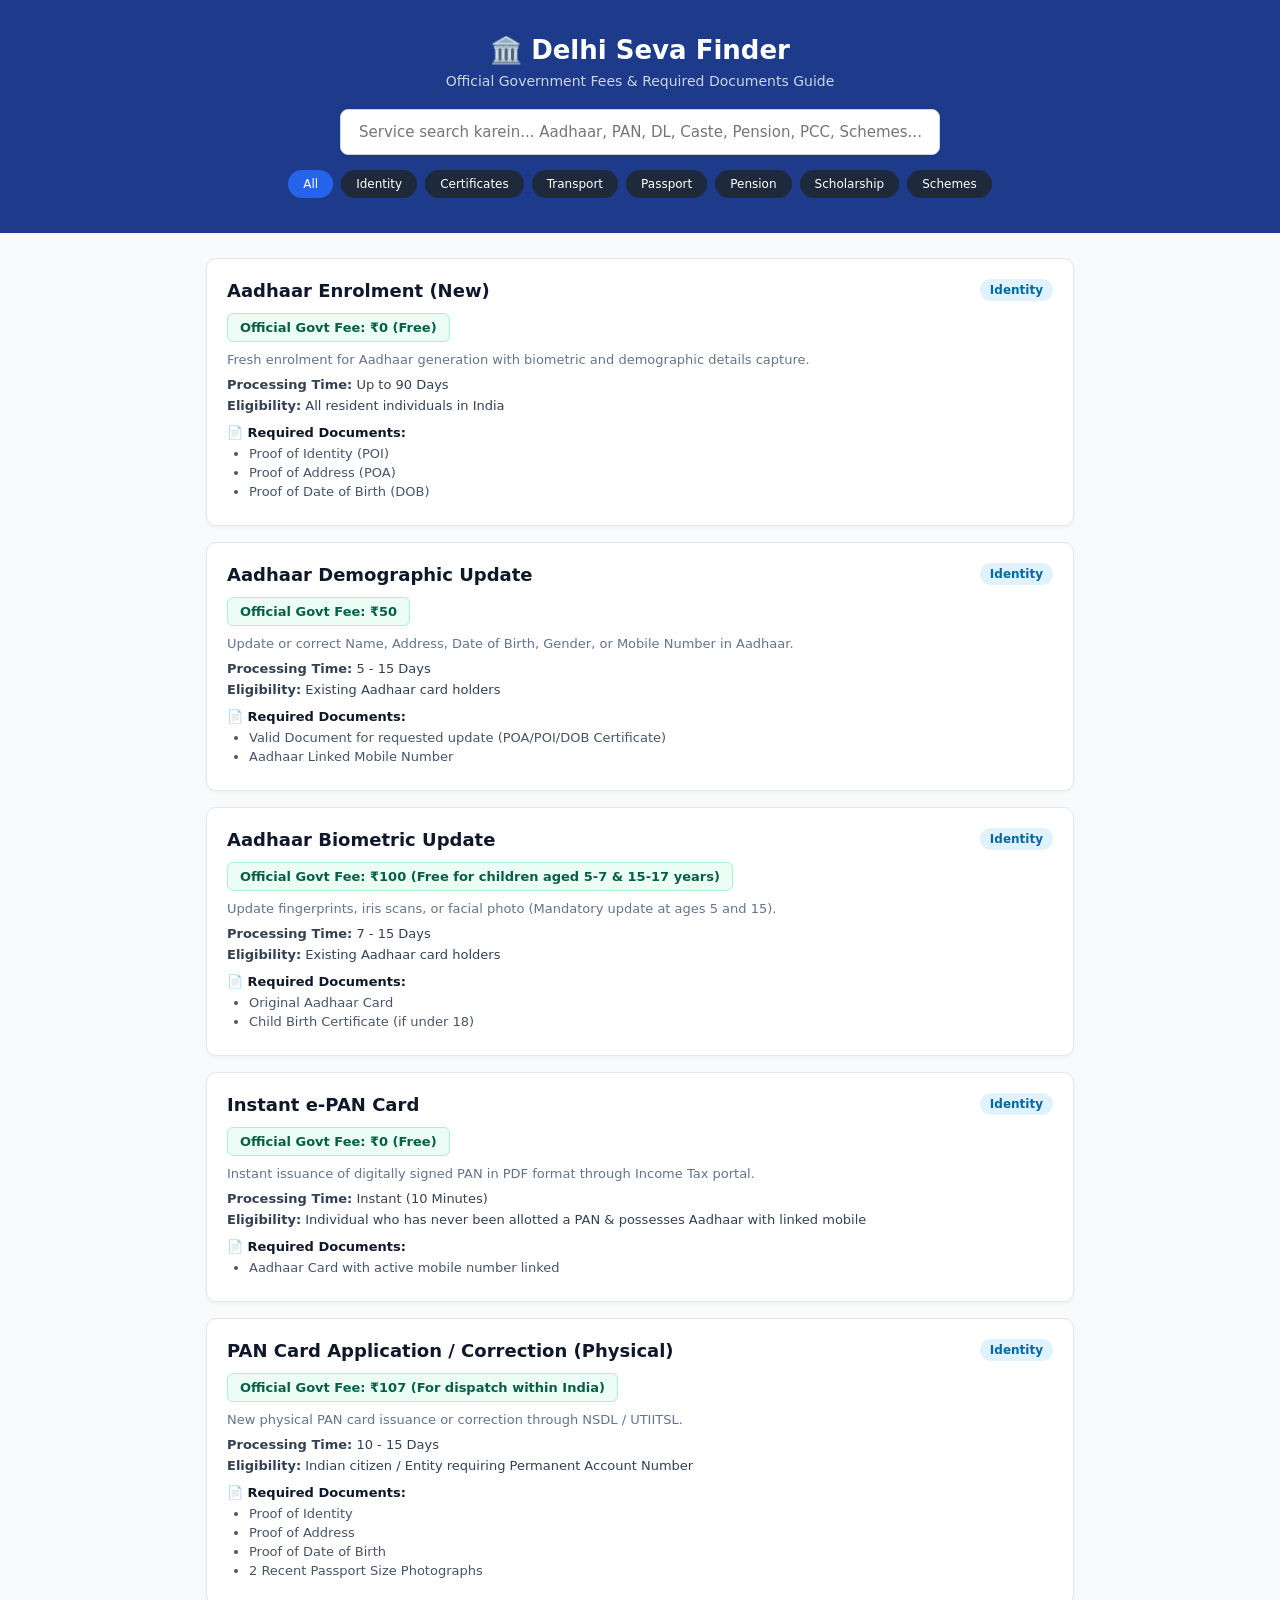
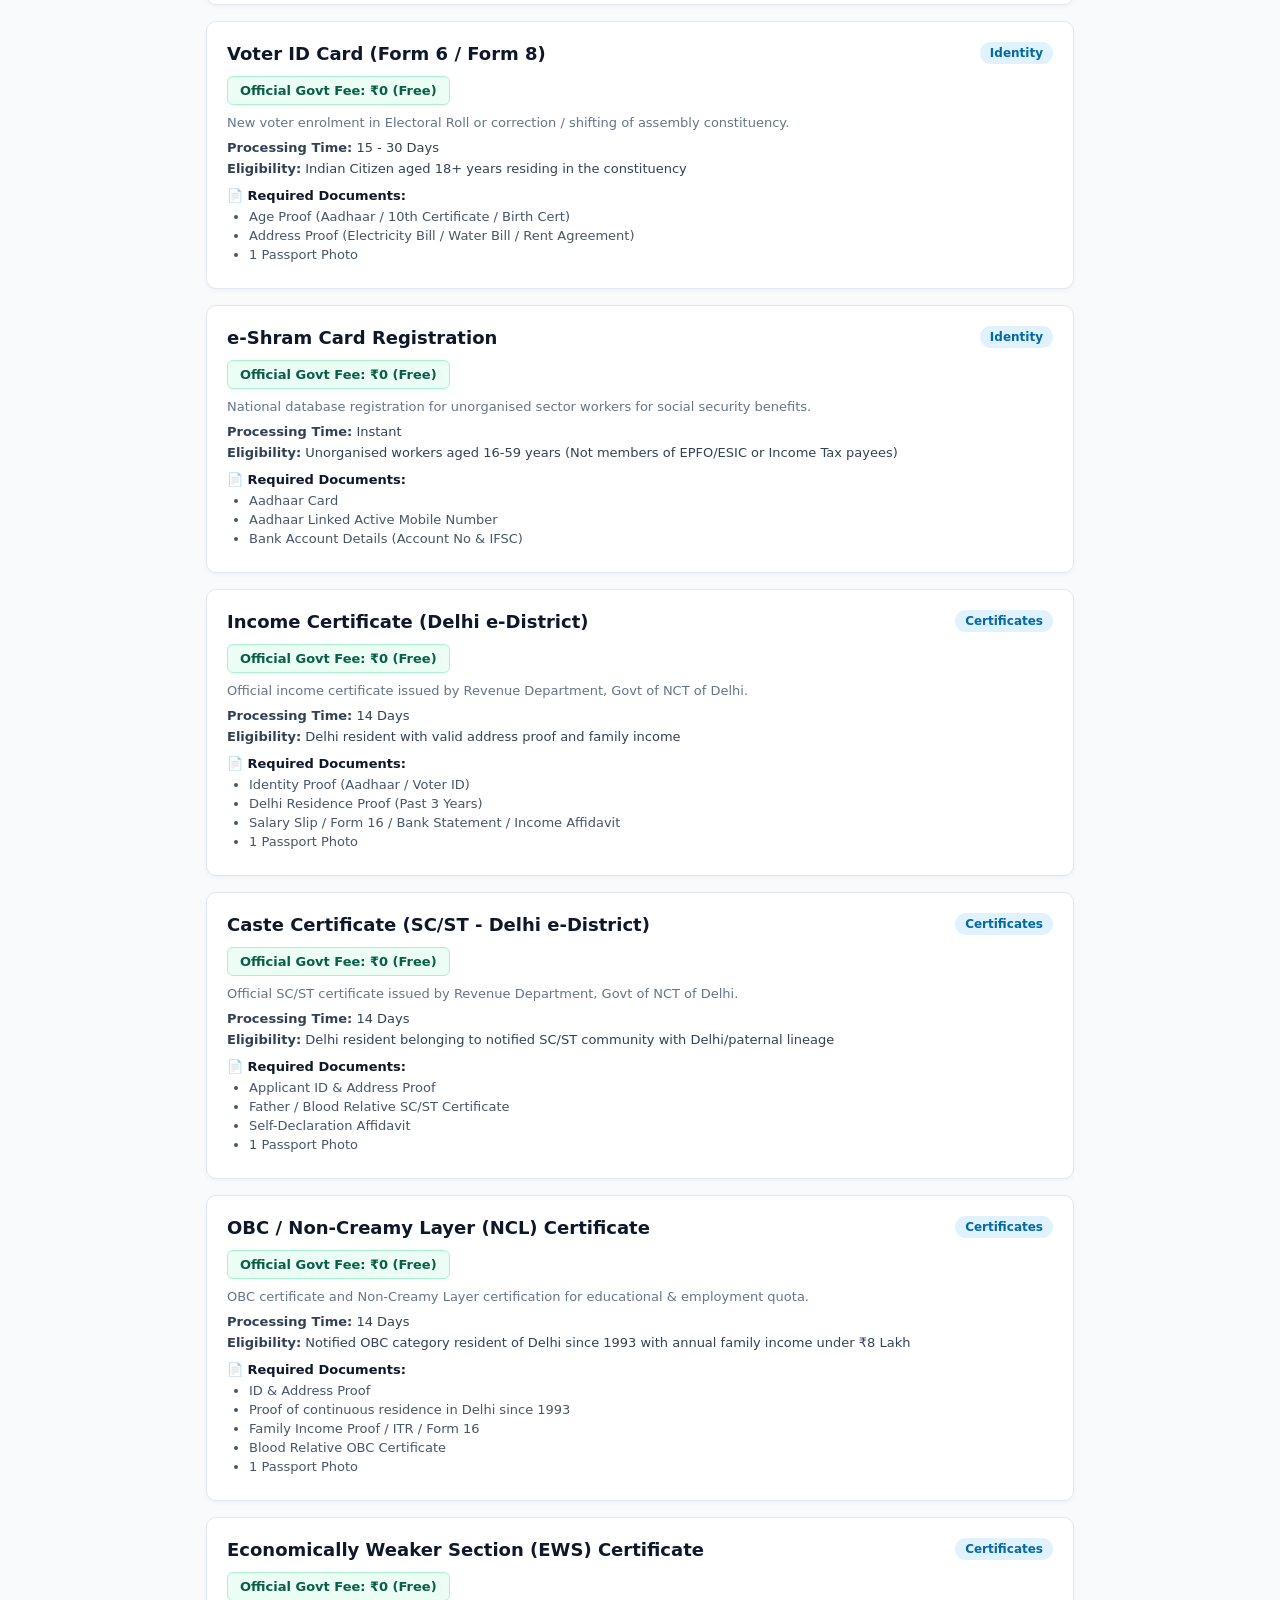
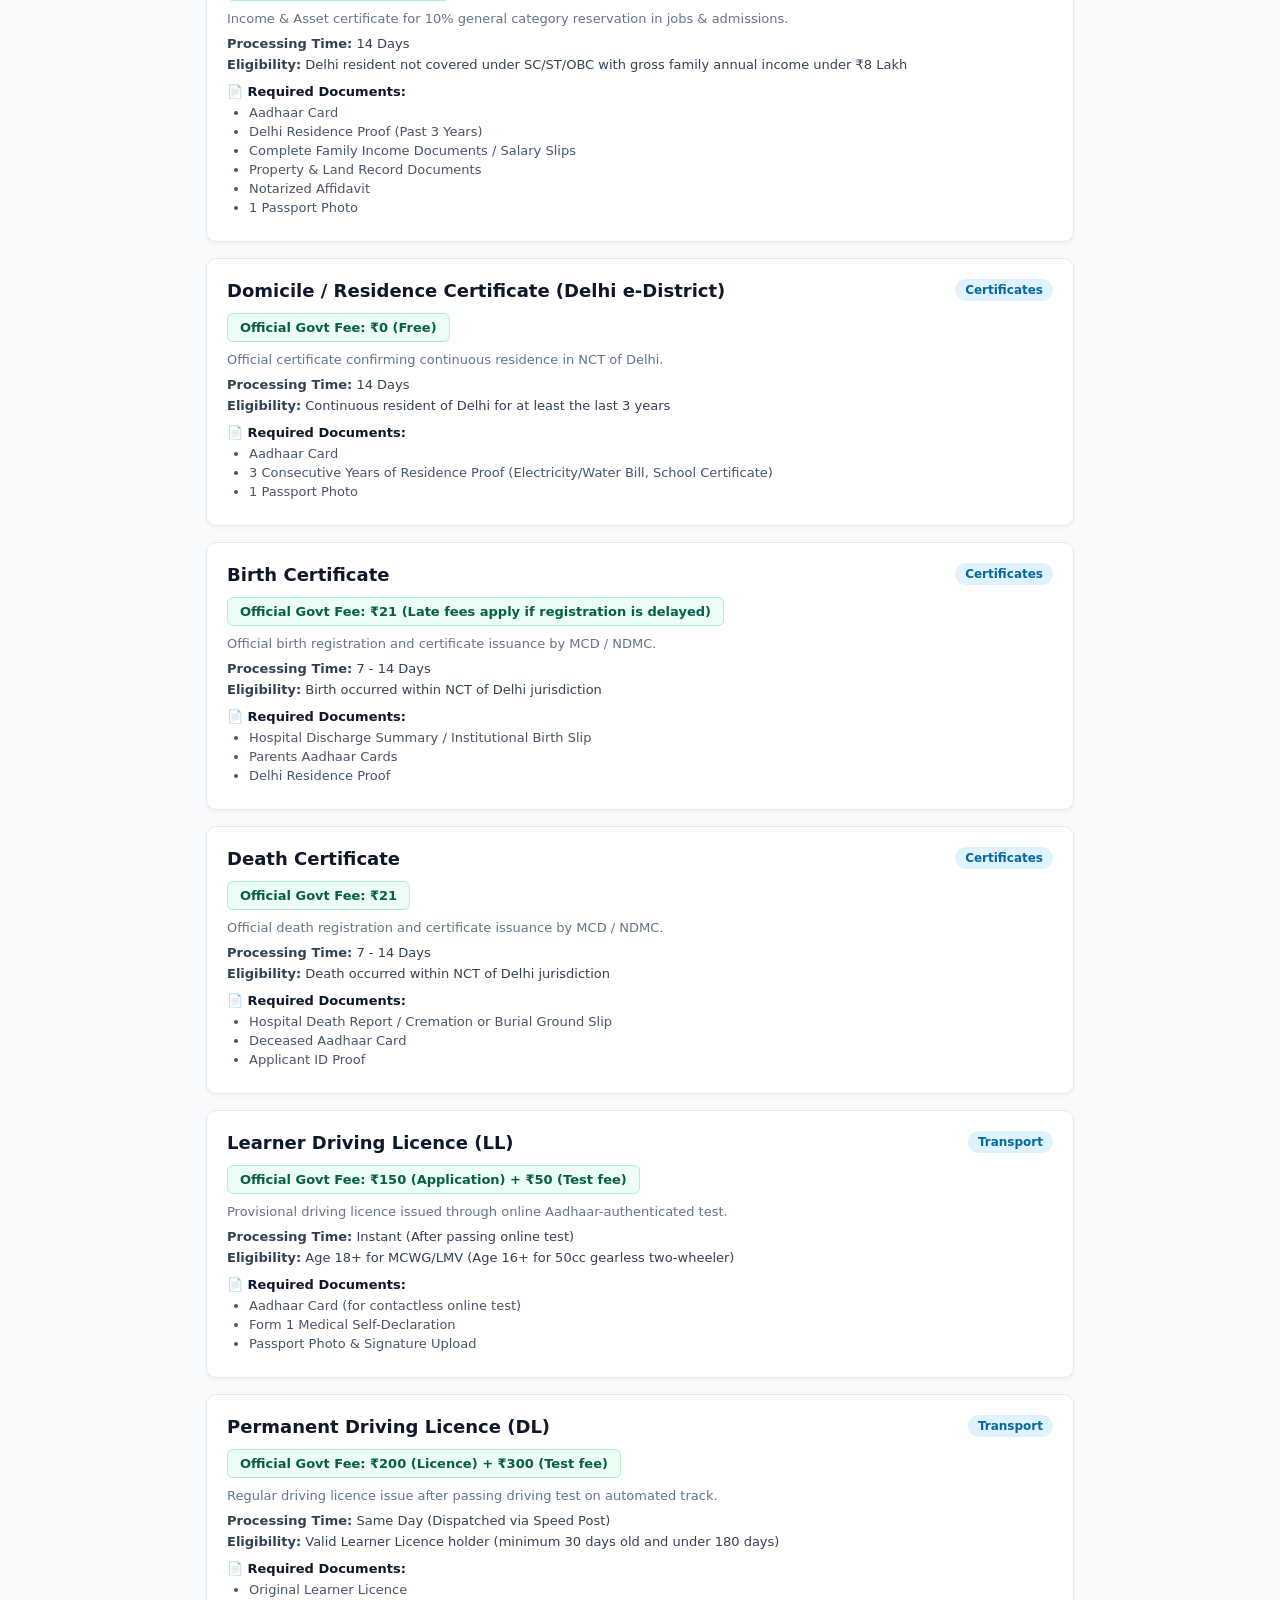
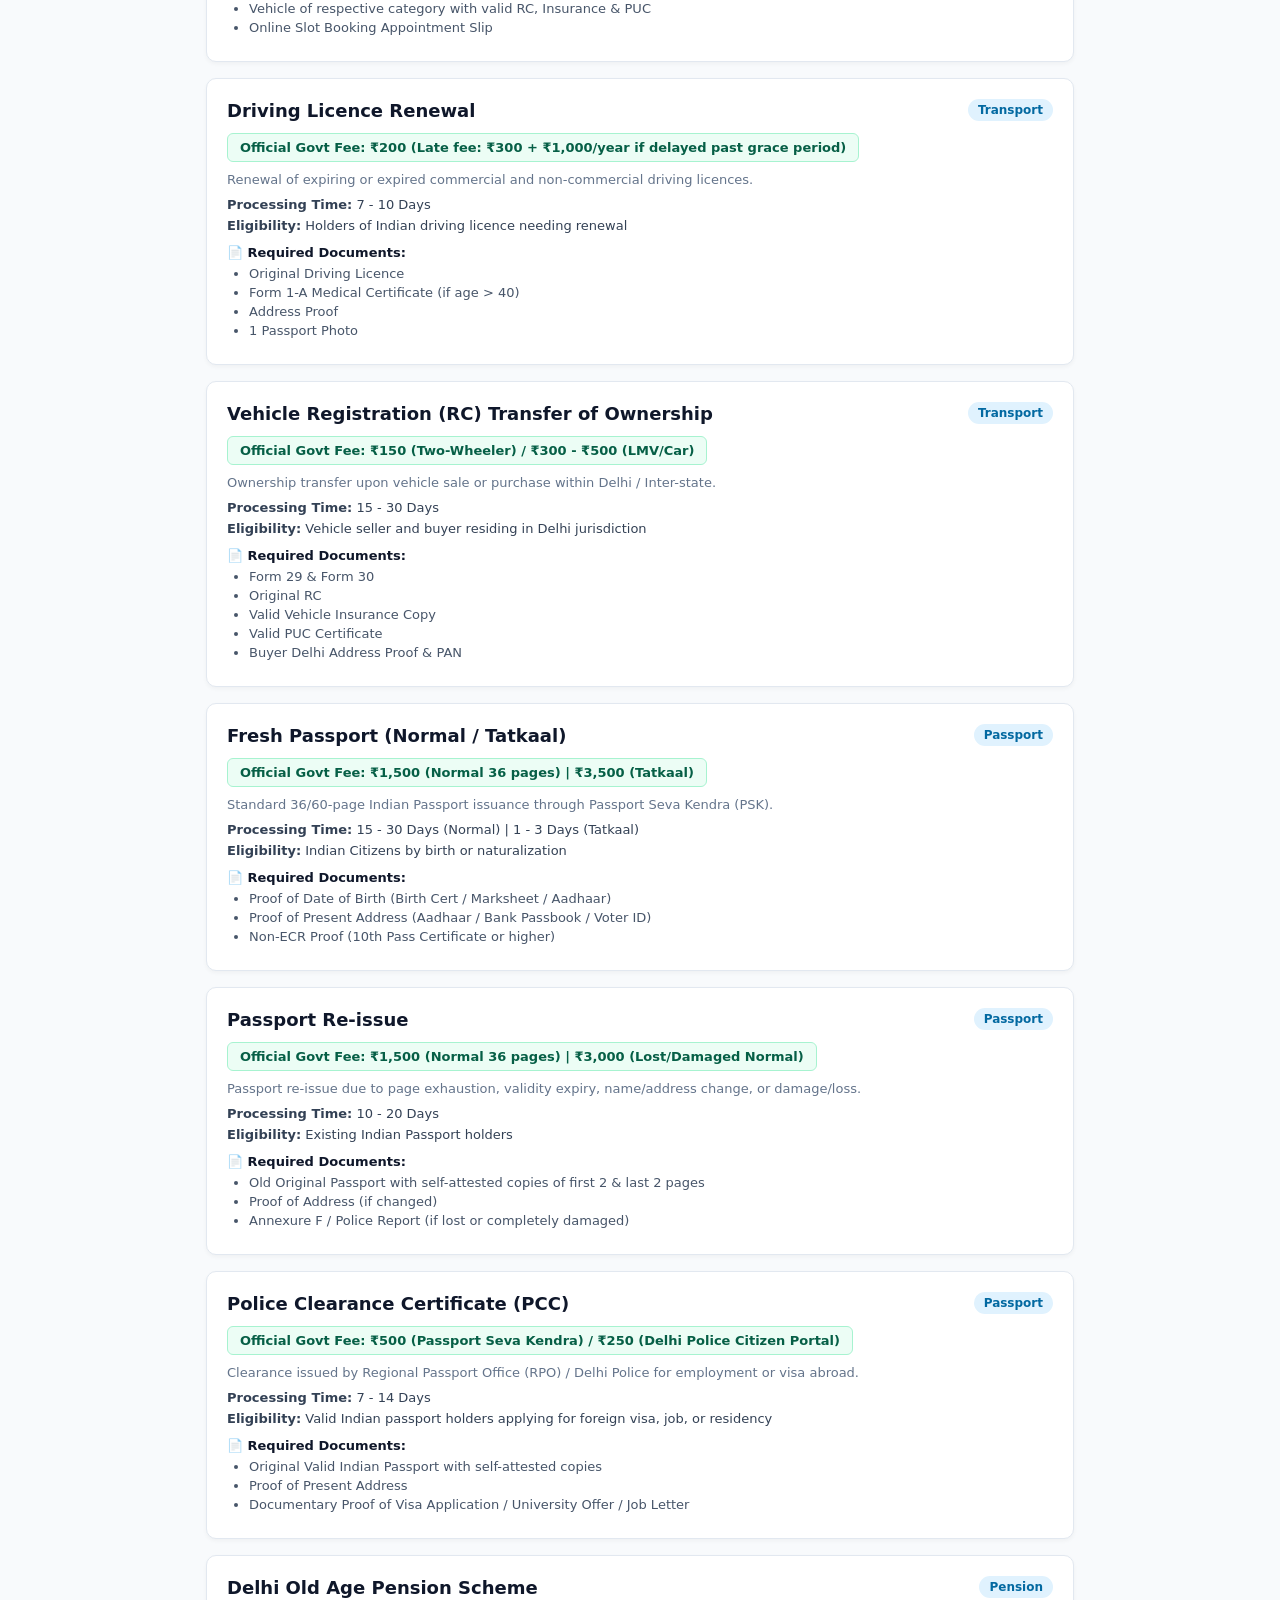
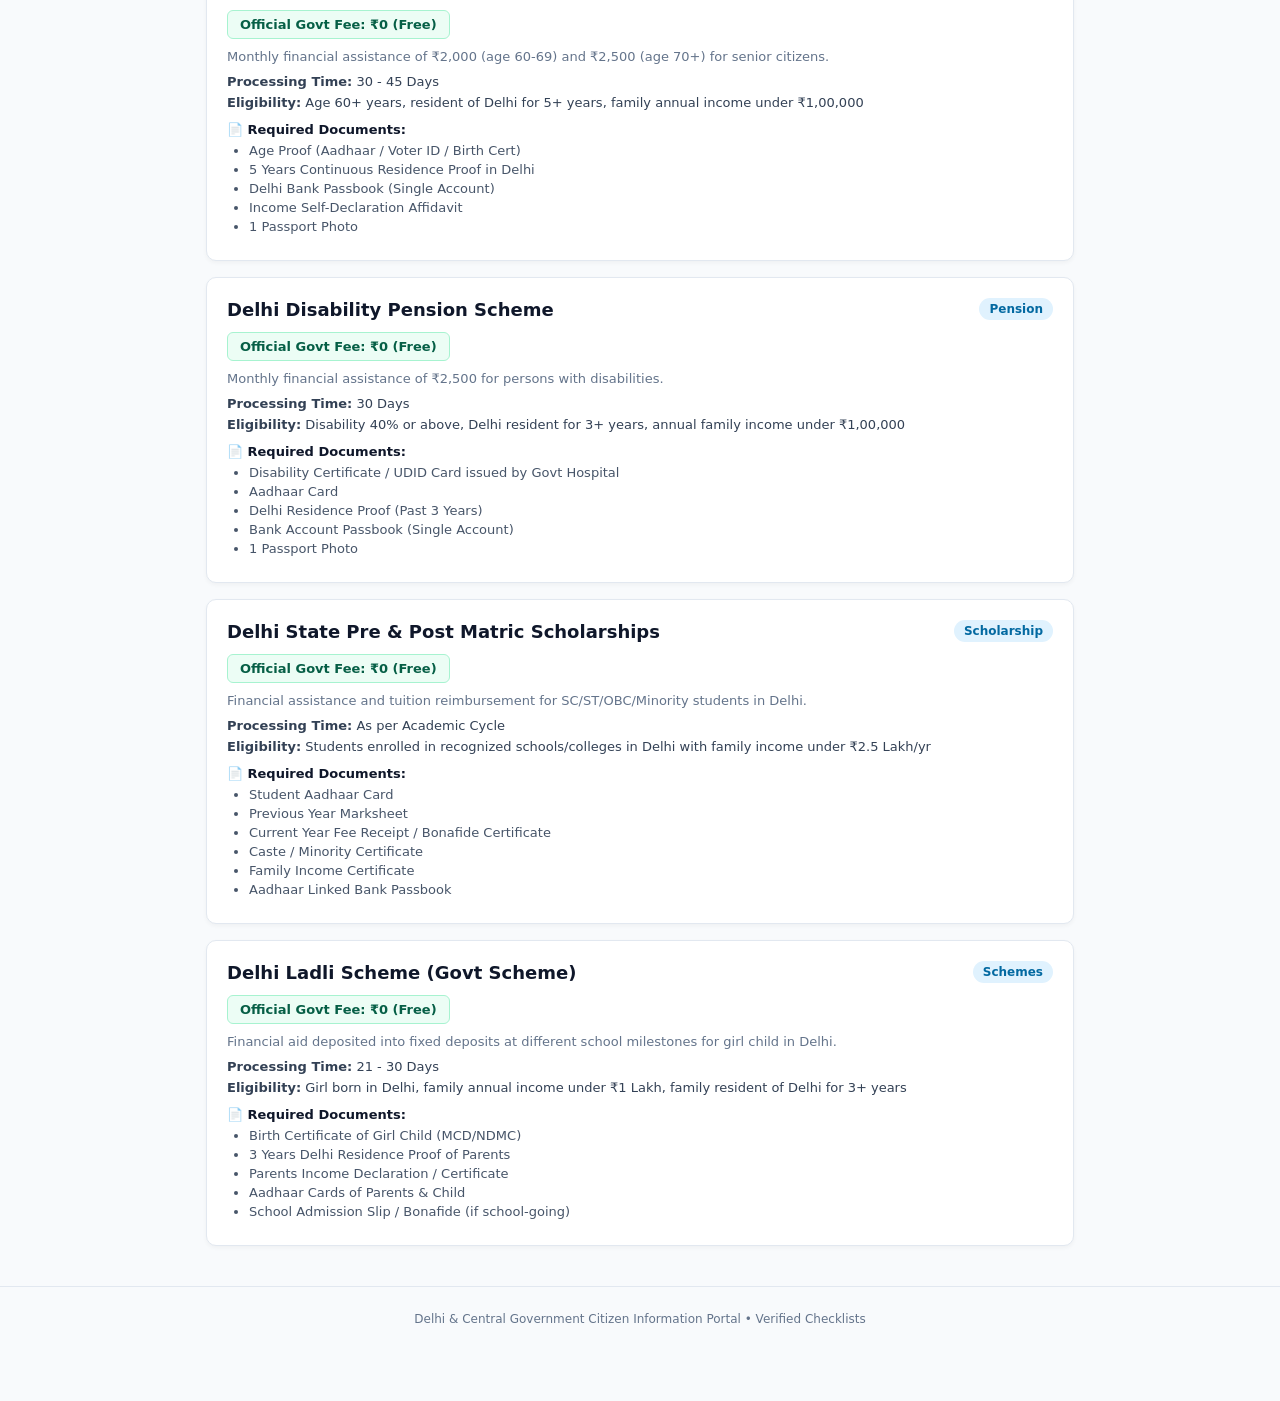
==== index.html @ b2c87ba6 "Update index.html" ====
<!DOCTYPE html>
<html lang="hi">
<head>
  <meta charset="UTF-8">
  <meta name="viewport" content="width=device-width, initial-scale=1.0">
  <title>Delhi Seva Finder</title>
  <link rel="icon" href="data:image/svg+xml,<svg xmlns='http://www.w3.org/2000/svg' viewBox='0 0 100 100'><text y='.9em' font-size='90'>🏛️</text></svg>">
  <style>
    * { box-sizing: border-box; margin: 0; padding: 0; font-family: system-ui, -apple-system, BlinkMacSystemFont, "Segoe UI", Roboto, sans-serif; }
    body { background: #f8fafc; color: #1e293b; padding-bottom: 50px; }
    header { background: #1e3a8a; color: white; padding: 35px 20px; text-align: center; }
    header h1 { font-size: 26px; margin-bottom: 8px; }
    header p { color: #cbd5e1; font-size: 14px; margin-bottom: 20px; }
    .search-box { width: 100%; max-width: 600px; padding: 13px 18px; font-size: 15px; border-radius: 8px; border: 1px solid #cbd5e1; outline: none; box-shadow: 0 2px 4px rgba(0,0,0,0.05); }
    .categories { margin-top: 15px; display: flex; gap: 8px; justify-content: center; flex-wrap: wrap; }
    .cat-btn { background: #1e293b; color: white; border: none; padding: 7px 15px; border-radius: 20px; cursor: pointer; font-size: 12px; font-weight: 500; transition: background 0.2s; }
    .cat-btn.active, .cat-btn:hover { background: #2563eb; }
    .container { max-width: 900px; margin: 25px auto; padding: 0 16px; }
    .card { background: #ffffff; border: 1px solid #e2e8f0; border-radius: 10px; padding: 20px; margin-bottom: 16px; box-shadow: 0 2px 4px rgba(0,0,0,0.04); }
    .card-header { display: flex; justify-content: space-between; align-items: center; margin-bottom: 12px; }
    .card-header h2 { font-size: 18px; color: #0f172a; font-weight: 600; }
    .badge { background: #e0f2fe; color: #0369a1; padding: 4px 10px; border-radius: 12px; font-size: 12px; font-weight: bold; }
    .fee-highlight { background: #ecfdf5; color: #065f46; padding: 6px 12px; border-radius: 6px; font-weight: 600; font-size: 13px; display: inline-block; margin-bottom: 10px; border: 1px solid #a7f3d0; }
    .detail { font-size: 13px; color: #334155; margin: 6px 0; }
    .docs-list { margin: 6px 0 6px 22px; font-size: 13px; color: #475569; }
    .docs-list li { margin-bottom: 4px; }
    .status-text { text-align: center; color: #64748b; font-size: 15px; margin-top: 40px; }
  </style>
</head>
<body>

  <header>
    <h1>🏛️ Delhi Seva Finder</h1>
    <p>Official Government Fees & Required Documents Guide</p>
    <input type="text" id="searchInput" class="search-box" placeholder="Service search karein... Aadhaar, PAN, DL, Caste, Pension, PCC, Schemes..." />
    <div class="categories">
      <button class="cat-btn active" onclick="filterCategory('All', this)">All</button>
      <button class="cat-btn" onclick="filterCategory('Identity', this)">Identity</button>
      <button class="cat-btn" onclick="filterCategory('Certificates', this)">Certificates</button>
      <button class="cat-btn" onclick="filterCategory('Transport', this)">Transport</button>
      <button class="cat-btn" onclick="filterCategory('Passport', this)">Passport</button>
      <button class="cat-btn" onclick="filterCategory('Pension', this)">Pension</button>
      <button class="cat-btn" onclick="filterCategory('Scholarship', this)">Scholarship</button>
      <button class="cat-btn" onclick="filterCategory('Schemes', this)">Schemes</button>
    </div>
  </header>

  <main class="container">
    <div id="servicesContainer"></div>
  </main>

  <footer style="text-align:center; padding:25px; color:#64748b; font-size:12px; border-top:1px solid #e2e8f0; margin-top:40px;">
    Delhi & Central Government Citizen Information Portal • Verified Checklists
  </footer>

  <script>
    const servicesData = [
      {
        name: "Aadhaar Enrolment (New)",
        category: "Identity",
        description: "Fresh enrolment for Aadhaar generation with biometric and demographic details capture.",
        fee: "₹0 (Free)",
        processing_time: "Up to 90 Days",
        eligibility: "All resident individuals in India",
        documents: ["Proof of Identity (POI)", "Proof of Address (POA)", "Proof of Date of Birth (DOB)"]
      },
      {
        name: "Aadhaar Demographic Update",
        category: "Identity",
        description: "Update or correct Name, Address, Date of Birth, Gender, or Mobile Number in Aadhaar.",
        fee: "₹50",
        processing_time: "5 - 15 Days",
        eligibility: "Existing Aadhaar card holders",
        documents: ["Valid Document for requested update (POA/POI/DOB Certificate)", "Aadhaar Linked Mobile Number"]
      },
      {
        name: "Aadhaar Biometric Update",
        category: "Identity",
        description: "Update fingerprints, iris scans, or facial photo (Mandatory update at ages 5 and 15).",
        fee: "₹100 (Free for children aged 5-7 & 15-17 years)",
        processing_time: "7 - 15 Days",
        eligibility: "Existing Aadhaar card holders",
        documents: ["Original Aadhaar Card", "Child Birth Certificate (if under 18)"]
      },
      {
        name: "Instant e-PAN Card",
        category: "Identity",
        description: "Instant issuance of digitally signed PAN in PDF format through Income Tax portal.",
        fee: "₹0 (Free)",
        processing_time: "Instant (10 Minutes)",
        eligibility: "Individual who has never been allotted a PAN & possesses Aadhaar with linked mobile",
        documents: ["Aadhaar Card with active mobile number linked"]
      },
      {
        name: "PAN Card Application / Correction (Physical)",
        category: "Identity",
        description: "New physical PAN card issuance or correction through NSDL / UTIITSL.",
        fee: "₹107 (For dispatch within India)",
        processing_time: "10 - 15 Days",
        eligibility: "Indian citizen / Entity requiring Permanent Account Number",
        documents: ["Proof of Identity", "Proof of Address", "Proof of Date of Birth", "2 Recent Passport Size Photographs"]
      },
      {
        name: "Voter ID Card (Form 6 / Form 8)",
        category: "Identity",
        description: "New voter enrolment in Electoral Roll or correction / shifting of assembly constituency.",
        fee: "₹0 (Free)",
        processing_time: "15 - 30 Days",
        eligibility: "Indian Citizen aged 18+ years residing in the constituency",
        documents: ["Age Proof (Aadhaar / 10th Certificate / Birth Cert)", "Address Proof (Electricity Bill / Water Bill / Rent Agreement)", "1 Passport Photo"]
      },
      {
        name: "e-Shram Card Registration",
        category: "Identity",
        description: "National database registration for unorganised sector workers for social security benefits.",
        fee: "₹0 (Free)",
        processing_time: "Instant",
        eligibility: "Unorganised workers aged 16-59 years (Not members of EPFO/ESIC or Income Tax payees)",
        documents: ["Aadhaar Card", "Aadhaar Linked Active Mobile Number", "Bank Account Details (Account No & IFSC)"]
      },
      {
        name: "Income Certificate (Delhi e-District)",
        category: "Certificates",
        description: "Official income certificate issued by Revenue Department, Govt of NCT of Delhi.",
        fee: "₹0 (Free)",
        processing_time: "14 Days",
        eligibility: "Delhi resident with valid address proof and family income",
        documents: ["Identity Proof (Aadhaar / Voter ID)", "Delhi Residence Proof (Past 3 Years)", "Salary Slip / Form 16 / Bank Statement / Income Affidavit", "1 Passport Photo"]
      },
      {
        name: "Caste Certificate (SC/ST - Delhi e-District)",
        category: "Certificates",
        description: "Official SC/ST certificate issued by Revenue Department, Govt of NCT of Delhi.",
        fee: "₹0 (Free)",
        processing_time: "14 Days",
        eligibility: "Delhi resident belonging to notified SC/ST community with Delhi/paternal lineage",
        documents: ["Applicant ID & Address Proof", "Father / Blood Relative SC/ST Certificate", "Self-Declaration Affidavit", "1 Passport Photo"]
      },
      {
        name: "OBC / Non-Creamy Layer (NCL) Certificate",
        category: "Certificates",
        description: "OBC certificate and Non-Creamy Layer certification for educational & employment quota.",
        fee: "₹0 (Free)",
        processing_time: "14 Days",
        eligibility: "Notified OBC category resident of Delhi since 1993 with annual family income under ₹8 Lakh",
        documents: ["ID & Address Proof", "Proof of continuous residence in Delhi since 1993", "Family Income Proof / ITR / Form 16", "Blood Relative OBC Certificate", "1 Passport Photo"]
      },
      {
        name: "Economically Weaker Section (EWS) Certificate",
        category: "Certificates",
        description: "Income & Asset certificate for 10% general category reservation in jobs & admissions.",
        fee: "₹0 (Free)",
        processing_time: "14 Days",
        eligibility: "Delhi resident not covered under SC/ST/OBC with gross family annual income under ₹8 Lakh",
        documents: ["Aadhaar Card", "Delhi Residence Proof (Past 3 Years)", "Complete Family Income Documents / Salary Slips", "Property & Land Record Documents", "Notarized Affidavit", "1 Passport Photo"]
      },
      {
        name: "Domicile / Residence Certificate (Delhi e-District)",
        category: "Certificates",
        description: "Official certificate confirming continuous residence in NCT of Delhi.",
        fee: "₹0 (Free)",
        processing_time: "14 Days",
        eligibility: "Continuous resident of Delhi for at least the last 3 years",
        documents: ["Aadhaar Card", "3 Consecutive Years of Residence Proof (Electricity/Water Bill, School Certificate)", "1 Passport Photo"]
      },
      {
        name: "Birth Certificate",
        category: "Certificates",
        description: "Official birth registration and certificate issuance by MCD / NDMC.",
        fee: "₹21 (Late fees apply if registration is delayed)",
        processing_time: "7 - 14 Days",
        eligibility: "Birth occurred within NCT of Delhi jurisdiction",
        documents: ["Hospital Discharge Summary / Institutional Birth Slip", "Parents Aadhaar Cards", "Delhi Residence Proof"]
      },
      {
        name: "Death Certificate",
        category: "Certificates",
        description: "Official death registration and certificate issuance by MCD / NDMC.",
        fee: "₹21",
        processing_time: "7 - 14 Days",
        eligibility: "Death occurred within NCT of Delhi jurisdiction",
        documents: ["Hospital Death Report / Cremation or Burial Ground Slip", "Deceased Aadhaar Card", "Applicant ID Proof"]
      },
      {
        name: "Learner Driving Licence (LL)",
        category: "Transport",
        description: "Provisional driving licence issued through online Aadhaar-authenticated test.",
        fee: "₹150 (Application) + ₹50 (Test fee)",
        processing_time: "Instant (After passing online test)",
        eligibility: "Age 18+ for MCWG/LMV (Age 16+ for 50cc gearless two-wheeler)",
        documents: ["Aadhaar Card (for contactless online test)", "Form 1 Medical Self-Declaration", "Passport Photo & Signature Upload"]
      },
      {
        name: "Permanent Driving Licence (DL)",
        category: "Transport",
        description: "Regular driving licence issue after passing driving test on automated track.",
        fee: "₹200 (Licence) + ₹300 (Test fee)",
        processing_time: "Same Day (Dispatched via Speed Post)",
        eligibility: "Valid Learner Licence holder (minimum 30 days old and under 180 days)",
        documents: ["Original Learner Licence", "Vehicle of respective category with valid RC, Insurance & PUC", "Online Slot Booking Appointment Slip"]
      },
      {
        name: "Driving Licence Renewal",
        category: "Transport",
        description: "Renewal of expiring or expired commercial and non-commercial driving licences.",
        fee: "₹200 (Late fee: ₹300 + ₹1,000/year if delayed past grace period)",
        processing_time: "7 - 10 Days",
        eligibility: "Holders of Indian driving licence needing renewal",
        documents: ["Original Driving Licence", "Form 1-A Medical Certificate (if age > 40)", "Address Proof", "1 Passport Photo"]
      },
      {
        name: "Vehicle Registration (RC) Transfer of Ownership",
        category: "Transport",
        description: "Ownership transfer upon vehicle sale or purchase within Delhi / Inter-state.",
        fee: "₹150 (Two-Wheeler) / ₹300 - ₹500 (LMV/Car)",
        processing_time: "15 - 30 Days",
        eligibility: "Vehicle seller and buyer residing in Delhi jurisdiction",
        documents: ["Form 29 & Form 30", "Original RC", "Valid Vehicle Insurance Copy", "Valid PUC Certificate", "Buyer Delhi Address Proof & PAN"]
      },
      {
        name: "Fresh Passport (Normal / Tatkaal)",
        category: "Passport",
        description: "Standard 36/60-page Indian Passport issuance through Passport Seva Kendra (PSK).",
        fee: "₹1,500 (Normal 36 pages) | ₹3,500 (Tatkaal)",
        processing_time: "15 - 30 Days (Normal) | 1 - 3 Days (Tatkaal)",
        eligibility: "Indian Citizens by birth or naturalization",
        documents: ["Proof of Date of Birth (Birth Cert / Marksheet / Aadhaar)", "Proof of Present Address (Aadhaar / Bank Passbook / Voter ID)", "Non-ECR Proof (10th Pass Certificate or higher)"]
      },
      {
        name: "Passport Re-issue",
        category: "Passport",
        description: "Passport re-issue due to page exhaustion, validity expiry, name/address change, or damage/loss.",
        fee: "₹1,500 (Normal 36 pages) | ₹3,000 (Lost/Damaged Normal)",
        processing_time: "10 - 20 Days",
        eligibility: "Existing Indian Passport holders",
        documents: ["Old Original Passport with self-attested copies of first 2 & last 2 pages", "Proof of Address (if changed)", "Annexure F / Police Report (if lost or completely damaged)"]
      },
      {
        name: "Police Clearance Certificate (PCC)",
        category: "Passport",
        description: "Clearance issued by Regional Passport Office (RPO) / Delhi Police for employment or visa abroad.",
        fee: "₹500 (Passport Seva Kendra) / ₹250 (Delhi Police Citizen Portal)",
        processing_time: "7 - 14 Days",
        eligibility: "Valid Indian passport holders applying for foreign visa, job, or residency",
        documents: ["Original Valid Indian Passport with self-attested copies", "Proof of Present Address", "Documentary Proof of Visa Application / University Offer / Job Letter"]
      },
      {
        name: "Delhi Old Age Pension Scheme",
        category: "Pension",
        description: "Monthly financial assistance of ₹2,000 (age 60-69) and ₹2,500 (age 70+) for senior citizens.",
        fee: "₹0 (Free)",
        processing_time: "30 - 45 Days",
        eligibility: "Age 60+ years, resident of Delhi for 5+ years, family annual income under ₹1,00,000",
        documents: ["Age Proof (Aadhaar / Voter ID / Birth Cert)", "5 Years Continuous Residence Proof in Delhi", "Delhi Bank Passbook (Single Account)", "Income Self-Declaration Affidavit", "1 Passport Photo"]
      },
      {
        name: "Delhi Disability Pension Scheme",
        category: "Pension",
        description: "Monthly financial assistance of ₹2,500 for persons with disabilities.",
        fee: "₹0 (Free)",
        processing_time: "30 Days",
        eligibility: "Disability 40% or above, Delhi resident for 3+ years, annual family income under ₹1,00,000",
        documents: ["Disability Certificate / UDID Card issued by Govt Hospital", "Aadhaar Card", "Delhi Residence Proof (Past 3 Years)", "Bank Account Passbook (Single Account)", "1 Passport Photo"]
      },
      {
        name: "Delhi State Pre & Post Matric Scholarships",
        category: "Scholarship",
        description: "Financial assistance and tuition reimbursement for SC/ST/OBC/Minority students in Delhi.",
        fee: "₹0 (Free)",
        processing_time: "As per Academic Cycle",
        eligibility: "Students enrolled in recognized schools/colleges in Delhi with family income under ₹2.5 Lakh/yr",
        documents: ["Student Aadhaar Card", "Previous Year Marksheet", "Current Year Fee Receipt / Bonafide Certificate", "Caste / Minority Certificate", "Family Income Certificate", "Aadhaar Linked Bank Passbook"]
      },
      {
        name: "Delhi Ladli Scheme (Govt Scheme)",
        category: "Schemes",
        description: "Financial aid deposited into fixed deposits at different school milestones for girl child in Delhi.",
        fee: "₹0 (Free)",
        processing_time: "21 - 30 Days",
        eligibility: "Girl born in Delhi, family annual income under ₹1 Lakh, family resident of Delhi for 3+ years",
        documents: ["Birth Certificate of Girl Child (MCD/NDMC)", "3 Years Delhi Residence Proof of Parents", "Parents Income Declaration / Certificate", "Aadhaar Cards of Parents & Child", "School Admission Slip / Bonafide (if school-going)"]
      }
    ];

    let activeCategory = 'All';

    function render(items) {
      const container = document.getElementById('servicesContainer');
      container.innerHTML = '';

      if (!items || items.length === 0) {
        container.innerHTML = '<p class="status-text">Koi matching service nahi mili.</p>';
        return;
      }

      items.forEach(item => {
        const docList = item.documents.map(d => `<li>${d}</li>`).join('');
        const card = document.createElement('div');
        card.className = 'card';
        card.innerHTML = `
          <div class="card-header">
            <h2>${item.name}</h2>
            <span class="badge">${item.category}</span>
          </div>
          <div class="fee-highlight">Official Govt Fee: ${item.fee}</div>
          <p style="color:#64748b; font-size:13px; margin-bottom:10px;">${item.description}</p>
          <div class="detail"><strong>Processing Time:</strong> ${item.processing_time}</div>
          <div class="detail"><strong>Eligibility:</strong> ${item.eligibility}</div>
          <div class="detail" style="font-weight:bold; margin-top:12px; color:#0f172a;">📄 Required Documents:</div>
          <ul class="docs-list">${docList}</ul>
        `;
        container.appendChild(card);
      });
    }

    function filterCategory(cat, btn) {
      activeCategory = cat;
      document.querySelectorAll('.cat-btn').forEach(b => b.classList.remove('active'));
      btn.classList.add('active');
      applyFilters();
    }

    function applyFilters() {
      const query = document.getElementById('searchInput').value.toLowerCase().trim();
      const filtered = servicesData.filter(s => {
        const matchesCat = activeCategory === 'All' || s.category.toLowerCase() === activeCategory.toLowerCase();
        const matchesQuery = s.name.toLowerCase().includes(query) || 
                             s.description.toLowerCase().includes(query) ||
                             s.category.toLowerCase().includes(query);
        return matchesCat && matchesQuery;
      });
      render(filtered);
    }

    document.getElementById('searchInput').addEventListener('input', applyFilters);

    // Initial render on load
    render(servicesData);
  </script>
</body>
</html>
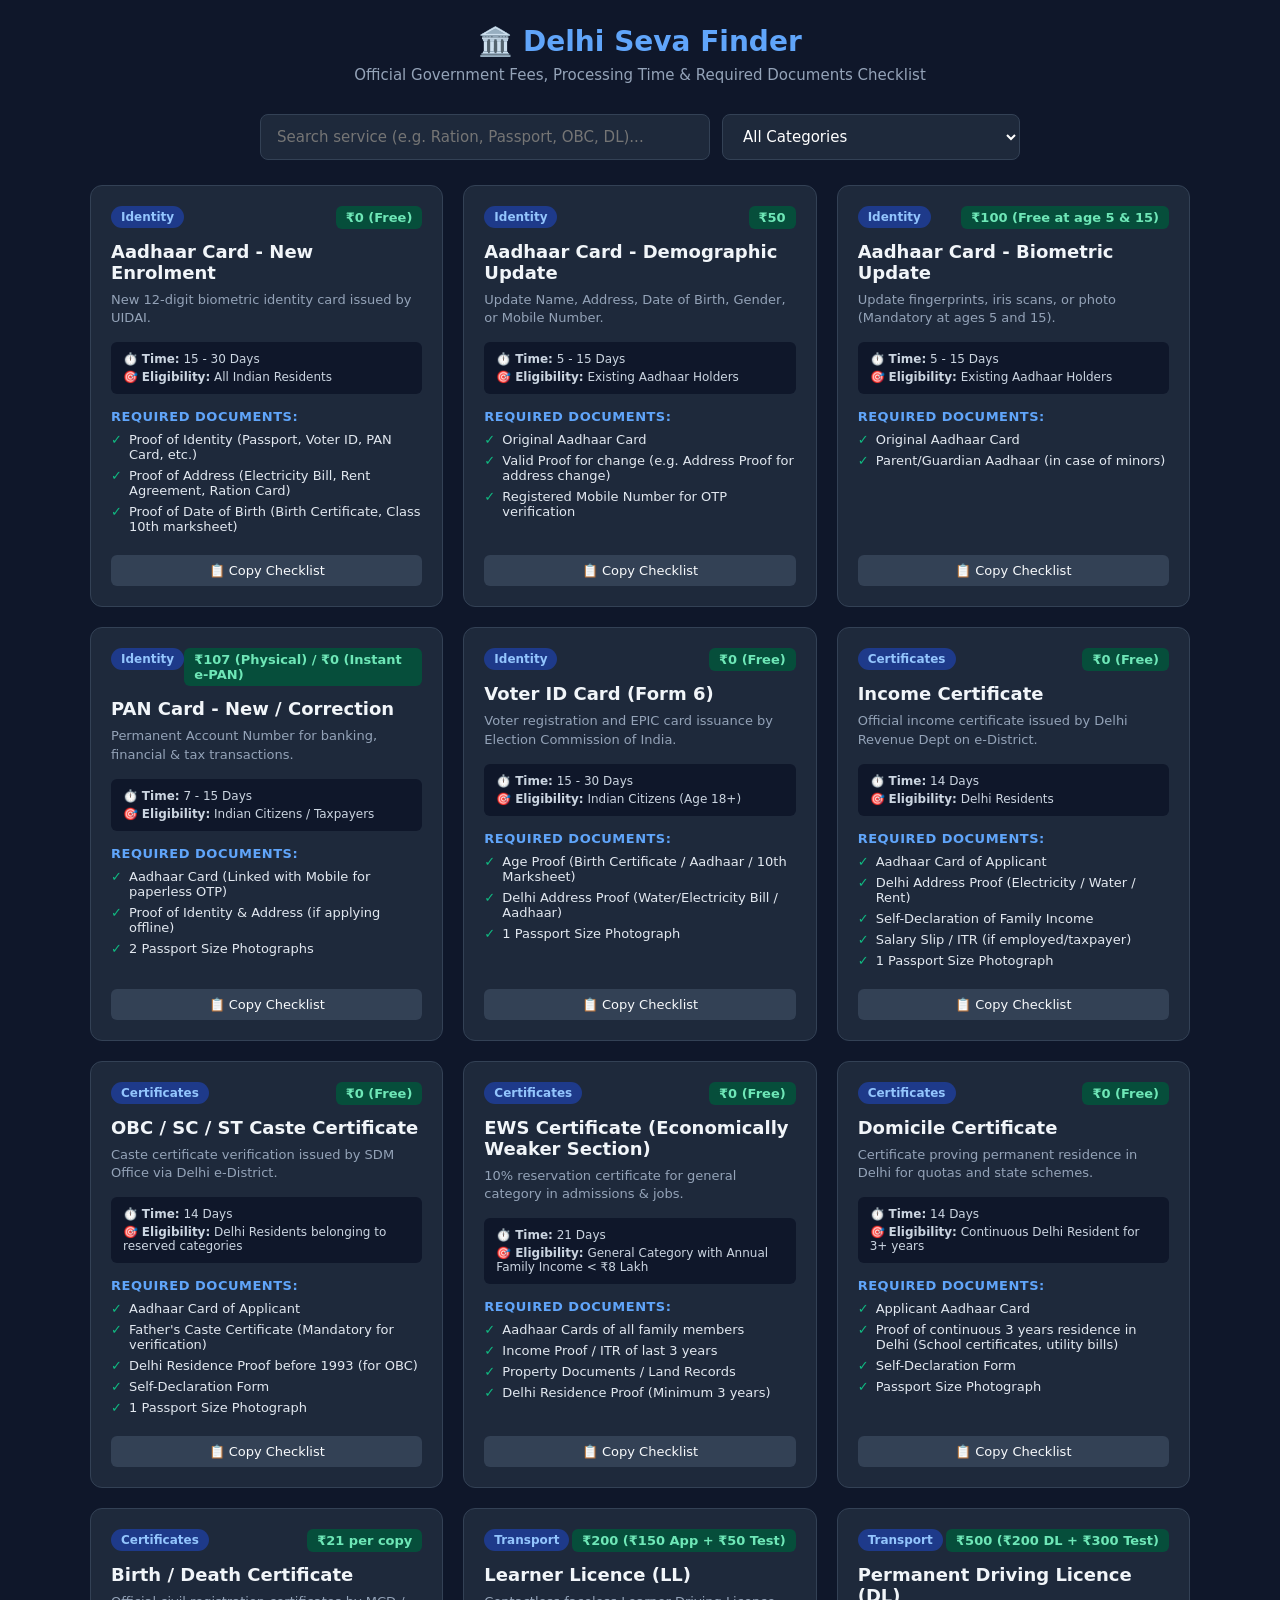
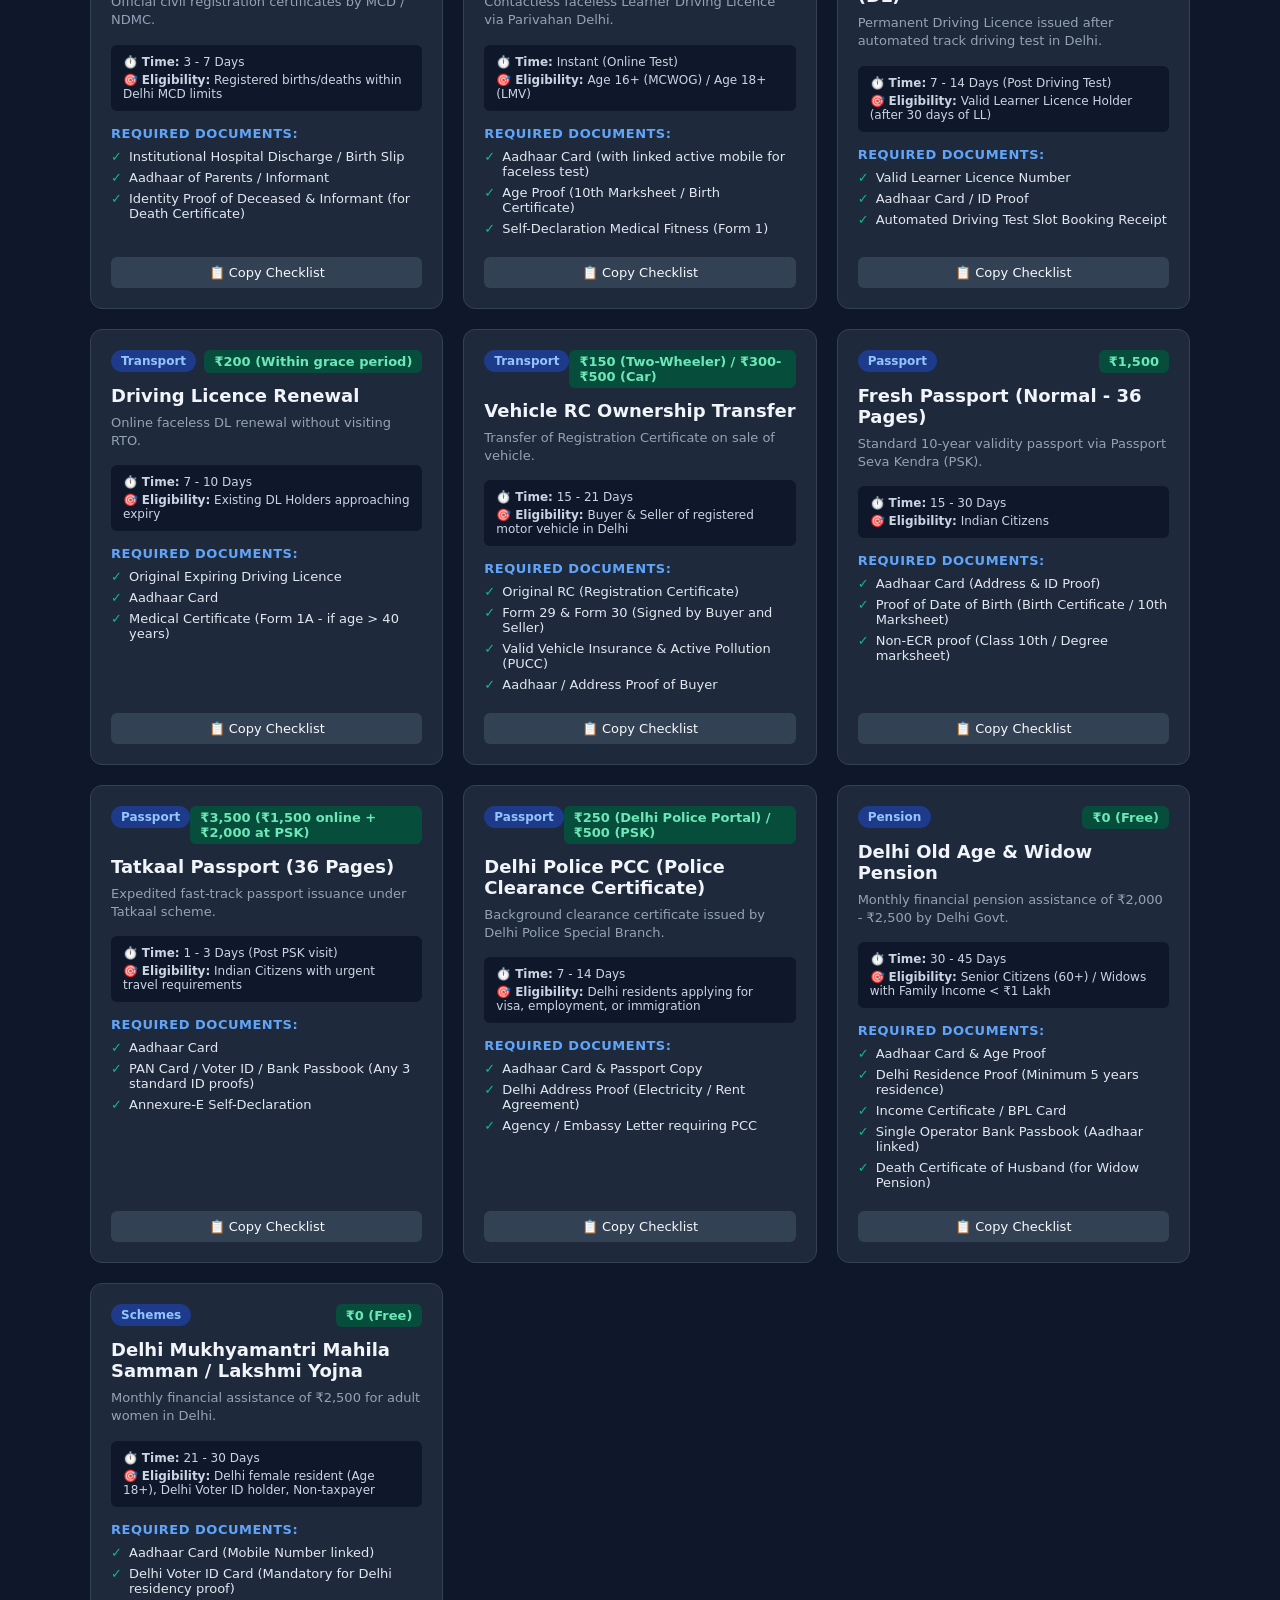
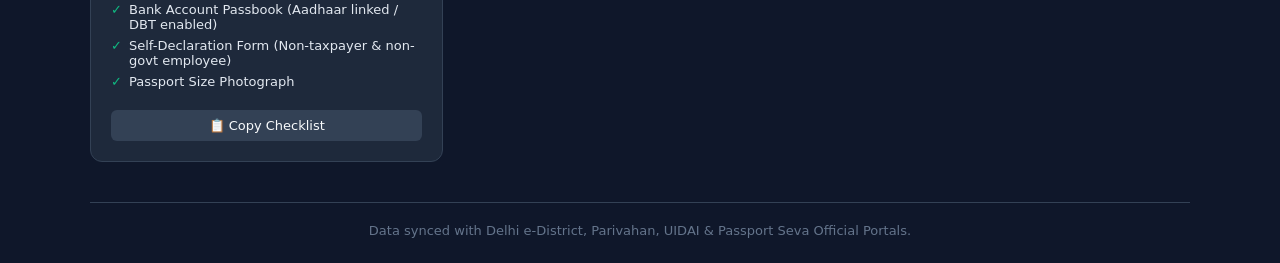
==== commit 79e0bb13: "Update index.html" ====
--- a/index.html
+++ b/index.html
@@ -3,339 +3,134 @@
 <head>
   <meta charset="UTF-8">
   <meta name="viewport" content="width=device-width, initial-scale=1.0">
-  <title>Delhi Seva Finder</title>
+  <title>Delhi Seva Finder - Verified Government Services & Documents</title>
   <link rel="icon" href="data:image/svg+xml,<svg xmlns='http://www.w3.org/2000/svg' viewBox='0 0 100 100'><text y='.9em' font-size='90'>🏛️</text></svg>">
   <style>
     * { box-sizing: border-box; margin: 0; padding: 0; font-family: system-ui, -apple-system, BlinkMacSystemFont, "Segoe UI", Roboto, sans-serif; }
-    body { background: #f8fafc; color: #1e293b; padding-bottom: 50px; }
-    header { background: #1e3a8a; color: white; padding: 35px 20px; text-align: center; }
-    header h1 { font-size: 26px; margin-bottom: 8px; }
-    header p { color: #cbd5e1; font-size: 14px; margin-bottom: 20px; }
-    .search-box { width: 100%; max-width: 600px; padding: 13px 18px; font-size: 15px; border-radius: 8px; border: 1px solid #cbd5e1; outline: none; box-shadow: 0 2px 4px rgba(0,0,0,0.05); }
-    .categories { margin-top: 15px; display: flex; gap: 8px; justify-content: center; flex-wrap: wrap; }
-    .cat-btn { background: #1e293b; color: white; border: none; padding: 7px 15px; border-radius: 20px; cursor: pointer; font-size: 12px; font-weight: 500; transition: background 0.2s; }
-    .cat-btn.active, .cat-btn:hover { background: #2563eb; }
-    .container { max-width: 900px; margin: 25px auto; padding: 0 16px; }
-    .card { background: #ffffff; border: 1px solid #e2e8f0; border-radius: 10px; padding: 20px; margin-bottom: 16px; box-shadow: 0 2px 4px rgba(0,0,0,0.04); }
-    .card-header { display: flex; justify-content: space-between; align-items: center; margin-bottom: 12px; }
-    .card-header h2 { font-size: 18px; color: #0f172a; font-weight: 600; }
-    .badge { background: #e0f2fe; color: #0369a1; padding: 4px 10px; border-radius: 12px; font-size: 12px; font-weight: bold; }
-    .fee-highlight { background: #ecfdf5; color: #065f46; padding: 6px 12px; border-radius: 6px; font-weight: 600; font-size: 13px; display: inline-block; margin-bottom: 10px; border: 1px solid #a7f3d0; }
-    .detail { font-size: 13px; color: #334155; margin: 6px 0; }
-    .docs-list { margin: 6px 0 6px 22px; font-size: 13px; color: #475569; }
-    .docs-list li { margin-bottom: 4px; }
-    .status-text { text-align: center; color: #64748b; font-size: 15px; margin-top: 40px; }
+    body { background: #0f172a; color: #f8fafc; padding: 25px 15px; }
+    .container { max-width: 1100px; margin: 0 auto; }
+    
+    header { text-align: center; margin-bottom: 30px; }
+    header h1 { font-size: 28px; color: #60a5fa; margin-bottom: 8px; }
+    header p { color: #94a3b8; font-size: 15px; }
+
+    .controls { display: flex; flex-wrap: wrap; gap: 12px; margin-bottom: 25px; justify-content: center; }
+    .search-input { flex: 1; min-width: 260px; max-width: 450px; padding: 12px 16px; background: #1e293b; border: 1px solid #334155; border-radius: 8px; color: #fff; font-size: 15px; outline: none; }
+    .search-input:focus { border-color: #3b82f6; }
+    .category-select { padding: 12px 16px; background: #1e293b; border: 1px solid #334155; border-radius: 8px; color: #fff; font-size: 15px; outline: none; cursor: pointer; }
+
+    .grid { display: grid; grid-template-columns: repeat(auto-fill, minmax(320px, 1fr)); gap: 20px; }
+    .card { background: #1e293b; border: 1px solid #334155; border-radius: 12px; padding: 20px; display: flex; flex-direction: column; justify-content: space-between; transition: transform 0.2s, border-color 0.2s; }
+    .card:hover { transform: translateY(-3px); border-color: #3b82f6; }
+    
+    .card-top { display: flex; justify-content: space-between; align-items: flex-start; margin-bottom: 12px; }
+    .badge { background: #1e3a8a; color: #93c5fd; font-size: 12px; padding: 4px 10px; border-radius: 20px; font-weight: 600; }
+    .fee-tag { background: #064e3b; color: #6ee7b7; font-size: 13px; padding: 4px 10px; border-radius: 6px; font-weight: bold; }
+    
+    .card h3 { font-size: 18px; color: #f1f5f9; margin-bottom: 8px; }
+    .desc { font-size: 13px; color: #94a3b8; margin-bottom: 15px; line-height: 1.4; }
+    
+    .meta-box { background: #0f172a; padding: 10px 12px; border-radius: 6px; font-size: 12px; color: #cbd5e1; margin-bottom: 15px; }
+    .meta-box div { margin-bottom: 4px; }
+    .meta-box div:last-child { margin-bottom: 0; }
+    
+    .doc-section h4 { font-size: 13px; color: #60a5fa; text-transform: uppercase; margin-bottom: 8px; letter-spacing: 0.5px; }
+    .doc-list { list-style: none; font-size: 13px; color: #e2e8f0; }
+    .doc-list li { margin-bottom: 6px; position: relative; padding-left: 18px; }
+    .doc-list li::before { content: "✓"; position: absolute; left: 0; color: #10b981; font-weight: bold; }
+    
+    .copy-btn { margin-top: 15px; width: 100%; background: #334155; color: #f8fafc; border: none; padding: 8px 12px; border-radius: 6px; cursor: pointer; font-size: 13px; font-weight: 500; }
+    .copy-btn:hover { background: #475569; }
+
+    footer { text-align: center; margin-top: 40px; border-top: 1px solid #334155; padding-top: 20px; color: #64748b; font-size: 13px; }
   </style>
 </head>
 <body>
 
-  <header>
-    <h1>🏛️ Delhi Seva Finder</h1>
-    <p>Official Government Fees & Required Documents Guide</p>
-    <input type="text" id="searchInput" class="search-box" placeholder="Service search karein... Aadhaar, PAN, DL, Caste, Pension, PCC, Schemes..." />
-    <div class="categories">
-      <button class="cat-btn active" onclick="filterCategory('All', this)">All</button>
-      <button class="cat-btn" onclick="filterCategory('Identity', this)">Identity</button>
-      <button class="cat-btn" onclick="filterCategory('Certificates', this)">Certificates</button>
-      <button class="cat-btn" onclick="filterCategory('Transport', this)">Transport</button>
-      <button class="cat-btn" onclick="filterCategory('Passport', this)">Passport</button>
-      <button class="cat-btn" onclick="filterCategory('Pension', this)">Pension</button>
-      <button class="cat-btn" onclick="filterCategory('Scholarship', this)">Scholarship</button>
-      <button class="cat-btn" onclick="filterCategory('Schemes', this)">Schemes</button>
+  <div class="container">
+    <header>
+      <h1>🏛️ Delhi Seva Finder</h1>
+      <p>Official Government Fees, Processing Time & Required Documents Checklist</p>
+    </header>
+
+    <div class="controls">
+      <input type="text" id="searchInput" class="search-input" placeholder="Search service (e.g. Ration, Passport, OBC, DL)..." oninput="renderServices()">
+      <select id="categorySelect" class="category-select" onchange="renderServices()">
+        <option value="All">All Categories</option>
+        <option value="Identity">Identity (Aadhaar/PAN/Voter)</option>
+        <option value="Certificates">Certificates (Caste/Income/EWS)</option>
+        <option value="Transport">Transport (DL/RC)</option>
+        <option value="Passport">Passport & PCC</option>
+        <option value="Pension">Pension</option>
+        <option value="Schemes">Schemes & Welfare</option>
+      </select>
     </div>
-  </header>
 
-  <main class="container">
-    <div id="servicesContainer"></div>
-  </main>
+    <div id="serviceGrid" class="grid"></div>
 
-  <footer style="text-align:center; padding:25px; color:#64748b; font-size:12px; border-top:1px solid #e2e8f0; margin-top:40px;">
-    Delhi & Central Government Citizen Information Portal • Verified Checklists
-  </footer>
+    <footer>
+      <p>Data synced with Delhi e-District, Parivahan, UIDAI & Passport Seva Official Portals.</p>
+    </footer>
+  </div>
+
+  <!-- Data.js file include -->
+  <script src="data.js"></script>
 
   <script>
-    const servicesData = [
-      {
-        name: "Aadhaar Enrolment (New)",
-        category: "Identity",
-        description: "Fresh enrolment for Aadhaar generation with biometric and demographic details capture.",
-        fee: "₹0 (Free)",
-        processing_time: "Up to 90 Days",
-        eligibility: "All resident individuals in India",
-        documents: ["Proof of Identity (POI)", "Proof of Address (POA)", "Proof of Date of Birth (DOB)"]
-      },
-      {
-        name: "Aadhaar Demographic Update",
-        category: "Identity",
-        description: "Update or correct Name, Address, Date of Birth, Gender, or Mobile Number in Aadhaar.",
-        fee: "₹50",
-        processing_time: "5 - 15 Days",
-        eligibility: "Existing Aadhaar card holders",
-        documents: ["Valid Document for requested update (POA/POI/DOB Certificate)", "Aadhaar Linked Mobile Number"]
-      },
-      {
-        name: "Aadhaar Biometric Update",
-        category: "Identity",
-        description: "Update fingerprints, iris scans, or facial photo (Mandatory update at ages 5 and 15).",
-        fee: "₹100 (Free for children aged 5-7 & 15-17 years)",
-        processing_time: "7 - 15 Days",
-        eligibility: "Existing Aadhaar card holders",
-        documents: ["Original Aadhaar Card", "Child Birth Certificate (if under 18)"]
-      },
-      {
-        name: "Instant e-PAN Card",
-        category: "Identity",
-        description: "Instant issuance of digitally signed PAN in PDF format through Income Tax portal.",
-        fee: "₹0 (Free)",
-        processing_time: "Instant (10 Minutes)",
-        eligibility: "Individual who has never been allotted a PAN & possesses Aadhaar with linked mobile",
-        documents: ["Aadhaar Card with active mobile number linked"]
-      },
-      {
-        name: "PAN Card Application / Correction (Physical)",
-        category: "Identity",
-        description: "New physical PAN card issuance or correction through NSDL / UTIITSL.",
-        fee: "₹107 (For dispatch within India)",
-        processing_time: "10 - 15 Days",
-        eligibility: "Indian citizen / Entity requiring Permanent Account Number",
-        documents: ["Proof of Identity", "Proof of Address", "Proof of Date of Birth", "2 Recent Passport Size Photographs"]
-      },
-      {
-        name: "Voter ID Card (Form 6 / Form 8)",
-        category: "Identity",
-        description: "New voter enrolment in Electoral Roll or correction / shifting of assembly constituency.",
-        fee: "₹0 (Free)",
-        processing_time: "15 - 30 Days",
-        eligibility: "Indian Citizen aged 18+ years residing in the constituency",
-        documents: ["Age Proof (Aadhaar / 10th Certificate / Birth Cert)", "Address Proof (Electricity Bill / Water Bill / Rent Agreement)", "1 Passport Photo"]
-      },
-      {
-        name: "e-Shram Card Registration",
-        category: "Identity",
-        description: "National database registration for unorganised sector workers for social security benefits.",
-        fee: "₹0 (Free)",
-        processing_time: "Instant",
-        eligibility: "Unorganised workers aged 16-59 years (Not members of EPFO/ESIC or Income Tax payees)",
-        documents: ["Aadhaar Card", "Aadhaar Linked Active Mobile Number", "Bank Account Details (Account No & IFSC)"]
-      },
-      {
-        name: "Income Certificate (Delhi e-District)",
-        category: "Certificates",
-        description: "Official income certificate issued by Revenue Department, Govt of NCT of Delhi.",
-        fee: "₹0 (Free)",
-        processing_time: "14 Days",
-        eligibility: "Delhi resident with valid address proof and family income",
-        documents: ["Identity Proof (Aadhaar / Voter ID)", "Delhi Residence Proof (Past 3 Years)", "Salary Slip / Form 16 / Bank Statement / Income Affidavit", "1 Passport Photo"]
-      },
-      {
-        name: "Caste Certificate (SC/ST - Delhi e-District)",
-        category: "Certificates",
-        description: "Official SC/ST certificate issued by Revenue Department, Govt of NCT of Delhi.",
-        fee: "₹0 (Free)",
-        processing_time: "14 Days",
-        eligibility: "Delhi resident belonging to notified SC/ST community with Delhi/paternal lineage",
-        documents: ["Applicant ID & Address Proof", "Father / Blood Relative SC/ST Certificate", "Self-Declaration Affidavit", "1 Passport Photo"]
-      },
-      {
-        name: "OBC / Non-Creamy Layer (NCL) Certificate",
-        category: "Certificates",
-        description: "OBC certificate and Non-Creamy Layer certification for educational & employment quota.",
-        fee: "₹0 (Free)",
-        processing_time: "14 Days",
-        eligibility: "Notified OBC category resident of Delhi since 1993 with annual family income under ₹8 Lakh",
-        documents: ["ID & Address Proof", "Proof of continuous residence in Delhi since 1993", "Family Income Proof / ITR / Form 16", "Blood Relative OBC Certificate", "1 Passport Photo"]
-      },
-      {
-        name: "Economically Weaker Section (EWS) Certificate",
-        category: "Certificates",
-        description: "Income & Asset certificate for 10% general category reservation in jobs & admissions.",
-        fee: "₹0 (Free)",
-        processing_time: "14 Days",
-        eligibility: "Delhi resident not covered under SC/ST/OBC with gross family annual income under ₹8 Lakh",
-        documents: ["Aadhaar Card", "Delhi Residence Proof (Past 3 Years)", "Complete Family Income Documents / Salary Slips", "Property & Land Record Documents", "Notarized Affidavit", "1 Passport Photo"]
-      },
-      {
-        name: "Domicile / Residence Certificate (Delhi e-District)",
-        category: "Certificates",
-        description: "Official certificate confirming continuous residence in NCT of Delhi.",
-        fee: "₹0 (Free)",
-        processing_time: "14 Days",
-        eligibility: "Continuous resident of Delhi for at least the last 3 years",
-        documents: ["Aadhaar Card", "3 Consecutive Years of Residence Proof (Electricity/Water Bill, School Certificate)", "1 Passport Photo"]
-      },
-      {
-        name: "Birth Certificate",
-        category: "Certificates",
-        description: "Official birth registration and certificate issuance by MCD / NDMC.",
-        fee: "₹21 (Late fees apply if registration is delayed)",
-        processing_time: "7 - 14 Days",
-        eligibility: "Birth occurred within NCT of Delhi jurisdiction",
-        documents: ["Hospital Discharge Summary / Institutional Birth Slip", "Parents Aadhaar Cards", "Delhi Residence Proof"]
-      },
-      {
-        name: "Death Certificate",
-        category: "Certificates",
-        description: "Official death registration and certificate issuance by MCD / NDMC.",
-        fee: "₹21",
-        processing_time: "7 - 14 Days",
-        eligibility: "Death occurred within NCT of Delhi jurisdiction",
-        documents: ["Hospital Death Report / Cremation or Burial Ground Slip", "Deceased Aadhaar Card", "Applicant ID Proof"]
-      },
-      {
-        name: "Learner Driving Licence (LL)",
-        category: "Transport",
-        description: "Provisional driving licence issued through online Aadhaar-authenticated test.",
-        fee: "₹150 (Application) + ₹50 (Test fee)",
-        processing_time: "Instant (After passing online test)",
-        eligibility: "Age 18+ for MCWG/LMV (Age 16+ for 50cc gearless two-wheeler)",
-        documents: ["Aadhaar Card (for contactless online test)", "Form 1 Medical Self-Declaration", "Passport Photo & Signature Upload"]
-      },
-      {
-        name: "Permanent Driving Licence (DL)",
-        category: "Transport",
-        description: "Regular driving licence issue after passing driving test on automated track.",
-        fee: "₹200 (Licence) + ₹300 (Test fee)",
-        processing_time: "Same Day (Dispatched via Speed Post)",
-        eligibility: "Valid Learner Licence holder (minimum 30 days old and under 180 days)",
-        documents: ["Original Learner Licence", "Vehicle of respective category with valid RC, Insurance & PUC", "Online Slot Booking Appointment Slip"]
-      },
-      {
-        name: "Driving Licence Renewal",
-        category: "Transport",
-        description: "Renewal of expiring or expired commercial and non-commercial driving licences.",
-        fee: "₹200 (Late fee: ₹300 + ₹1,000/year if delayed past grace period)",
-        processing_time: "7 - 10 Days",
-        eligibility: "Holders of Indian driving licence needing renewal",
-        documents: ["Original Driving Licence", "Form 1-A Medical Certificate (if age > 40)", "Address Proof", "1 Passport Photo"]
-      },
-      {
-        name: "Vehicle Registration (RC) Transfer of Ownership",
-        category: "Transport",
-        description: "Ownership transfer upon vehicle sale or purchase within Delhi / Inter-state.",
-        fee: "₹150 (Two-Wheeler) / ₹300 - ₹500 (LMV/Car)",
-        processing_time: "15 - 30 Days",
-        eligibility: "Vehicle seller and buyer residing in Delhi jurisdiction",
-        documents: ["Form 29 & Form 30", "Original RC", "Valid Vehicle Insurance Copy", "Valid PUC Certificate", "Buyer Delhi Address Proof & PAN"]
-      },
-      {
-        name: "Fresh Passport (Normal / Tatkaal)",
-        category: "Passport",
-        description: "Standard 36/60-page Indian Passport issuance through Passport Seva Kendra (PSK).",
-        fee: "₹1,500 (Normal 36 pages) | ₹3,500 (Tatkaal)",
-        processing_time: "15 - 30 Days (Normal) | 1 - 3 Days (Tatkaal)",
-        eligibility: "Indian Citizens by birth or naturalization",
-        documents: ["Proof of Date of Birth (Birth Cert / Marksheet / Aadhaar)", "Proof of Present Address (Aadhaar / Bank Passbook / Voter ID)", "Non-ECR Proof (10th Pass Certificate or higher)"]
-      },
-      {
-        name: "Passport Re-issue",
-        category: "Passport",
-        description: "Passport re-issue due to page exhaustion, validity expiry, name/address change, or damage/loss.",
-        fee: "₹1,500 (Normal 36 pages) | ₹3,000 (Lost/Damaged Normal)",
-        processing_time: "10 - 20 Days",
-        eligibility: "Existing Indian Passport holders",
-        documents: ["Old Original Passport with self-attested copies of first 2 & last 2 pages", "Proof of Address (if changed)", "Annexure F / Police Report (if lost or completely damaged)"]
-      },
-      {
-        name: "Police Clearance Certificate (PCC)",
-        category: "Passport",
-        description: "Clearance issued by Regional Passport Office (RPO) / Delhi Police for employment or visa abroad.",
-        fee: "₹500 (Passport Seva Kendra) / ₹250 (Delhi Police Citizen Portal)",
-        processing_time: "7 - 14 Days",
-        eligibility: "Valid Indian passport holders applying for foreign visa, job, or residency",
-        documents: ["Original Valid Indian Passport with self-attested copies", "Proof of Present Address", "Documentary Proof of Visa Application / University Offer / Job Letter"]
-      },
-      {
-        name: "Delhi Old Age Pension Scheme",
-        category: "Pension",
-        description: "Monthly financial assistance of ₹2,000 (age 60-69) and ₹2,500 (age 70+) for senior citizens.",
-        fee: "₹0 (Free)",
-        processing_time: "30 - 45 Days",
-        eligibility: "Age 60+ years, resident of Delhi for 5+ years, family annual income under ₹1,00,000",
-        documents: ["Age Proof (Aadhaar / Voter ID / Birth Cert)", "5 Years Continuous Residence Proof in Delhi", "Delhi Bank Passbook (Single Account)", "Income Self-Declaration Affidavit", "1 Passport Photo"]
-      },
-      {
-        name: "Delhi Disability Pension Scheme",
-        category: "Pension",
-        description: "Monthly financial assistance of ₹2,500 for persons with disabilities.",
-        fee: "₹0 (Free)",
-        processing_time: "30 Days",
-        eligibility: "Disability 40% or above, Delhi resident for 3+ years, annual family income under ₹1,00,000",
-        documents: ["Disability Certificate / UDID Card issued by Govt Hospital", "Aadhaar Card", "Delhi Residence Proof (Past 3 Years)", "Bank Account Passbook (Single Account)", "1 Passport Photo"]
-      },
-      {
-        name: "Delhi State Pre & Post Matric Scholarships",
-        category: "Scholarship",
-        description: "Financial assistance and tuition reimbursement for SC/ST/OBC/Minority students in Delhi.",
-        fee: "₹0 (Free)",
-        processing_time: "As per Academic Cycle",
-        eligibility: "Students enrolled in recognized schools/colleges in Delhi with family income under ₹2.5 Lakh/yr",
-        documents: ["Student Aadhaar Card", "Previous Year Marksheet", "Current Year Fee Receipt / Bonafide Certificate", "Caste / Minority Certificate", "Family Income Certificate", "Aadhaar Linked Bank Passbook"]
-      },
-      {
-        name: "Delhi Ladli Scheme (Govt Scheme)",
-        category: "Schemes",
-        description: "Financial aid deposited into fixed deposits at different school milestones for girl child in Delhi.",
-        fee: "₹0 (Free)",
-        processing_time: "21 - 30 Days",
-        eligibility: "Girl born in Delhi, family annual income under ₹1 Lakh, family resident of Delhi for 3+ years",
-        documents: ["Birth Certificate of Girl Child (MCD/NDMC)", "3 Years Delhi Residence Proof of Parents", "Parents Income Declaration / Certificate", "Aadhaar Cards of Parents & Child", "School Admission Slip / Bonafide (if school-going)"]
-      }
-    ];
+    function renderServices() {
+      const q = document.getElementById('searchInput').value.trim().toLowerCase();
+      const cat = document.getElementById('categorySelect').value;
+      const grid = document.getElementById('serviceGrid');
 
-    let activeCategory = 'All';
+      const filtered = servicesData.filter(s => {
+        const matchesQuery = s.name.toLowerCase().includes(q) || 
+                             s.desc.toLowerCase().includes(q) || 
+                             s.docs.some(d => d.toLowerCase().includes(q));
+        const matchesCat = cat === 'All' || s.category === cat;
+        return matchesQuery && matchesCat;
+      });
 
-    function render(items) {
-      const container = document.getElementById('servicesContainer');
-      container.innerHTML = '';
-
-      if (!items || items.length === 0) {
-        container.innerHTML = '<p class="status-text">Koi matching service nahi mili.</p>';
+      if (filtered.length === 0) {
+        grid.innerHTML = `<div style="grid-column:1/-1; text-align:center; padding:40px; color:#94a3b8;">Koi matching service nahi mili. Search query change karke dekhein.</div>`;
         return;
       }
 
-      items.forEach(item => {
-        const docList = item.documents.map(d => `<li>${d}</li>`).join('');
-        const card = document.createElement('div');
-        card.className = 'card';
-        card.innerHTML = `
-          <div class="card-header">
-            <h2>${item.name}</h2>
-            <span class="badge">${item.category}</span>
+      grid.innerHTML = filtered.map(s => `
+        <div class="card">
+          <div>
+            <div class="card-top">
+              <span class="badge">${s.category}</span>
+              <span class="fee-tag">${s.fee}</span>
+            </div>
+            <h3>${s.name}</h3>
+            <p class="desc">${s.desc}</p>
+            
+            <div class="meta-box">
+              <div>⏱️ <b>Time:</b> ${s.time}</div>
+              <div>🎯 <b>Eligibility:</b> ${s.eligibility}</div>
+            </div>
+
+            <div class="doc-section">
+              <h4>Required Documents:</h4>
+              <ul class="doc-list">
+                ${s.docs.map(doc => `<li>${doc}</li>`).join('')}
+              </ul>
+            </div>
           </div>
-          <div class="fee-highlight">Official Govt Fee: ${item.fee}</div>
-          <p style="color:#64748b; font-size:13px; margin-bottom:10px;">${item.description}</p>
-          <div class="detail"><strong>Processing Time:</strong> ${item.processing_time}</div>
-          <div class="detail"><strong>Eligibility:</strong> ${item.eligibility}</div>
-          <div class="detail" style="font-weight:bold; margin-top:12px; color:#0f172a;">📄 Required Documents:</div>
-          <ul class="docs-list">${docList}</ul>
-        `;
-        container.appendChild(card);
-      });
+
+          <button class="copy-btn" onclick="copyChecklist('${s.name}', ${JSON.stringify(s.docs).replace(/"/g, '&quot;')})">📋 Copy Checklist</button>
+        </div>
+      `).join('');
     }
 
-    function filterCategory(cat, btn) {
-      activeCategory = cat;
-      document.querySelectorAll('.cat-btn').forEach(b => b.classList.remove('active'));
-      btn.classList.add('active');
-      applyFilters();
+    function copyChecklist(title, docs) {
+      const text = `📋 *${title} - Document Checklist*\n\n` + docs.map((d, i) => `${i+1}. ${d}`).join('\n') + `\n\n📌 Check official fees & details: ` + window.location.href;
+      navigator.clipboard.writeText(text);
+      alert(`"${title}" checklist copied to clipboard! Aap ise WhatsApp par bhej sakte hain.`);
     }
 
-    function applyFilters() {
-      const query = document.getElementById('searchInput').value.toLowerCase().trim();
-      const filtered = servicesData.filter(s => {
-        const matchesCat = activeCategory === 'All' || s.category.toLowerCase() === activeCategory.toLowerCase();
-        const matchesQuery = s.name.toLowerCase().includes(query) || 
-                             s.description.toLowerCase().includes(query) ||
-                             s.category.toLowerCase().includes(query);
-        return matchesCat && matchesQuery;
-      });
-      render(filtered);
-    }
-
-    document.getElementById('searchInput').addEventListener('input', applyFilters);
-
-    // Initial render on load
-    render(servicesData);
+    // Initial render
+    window.onload = renderServices;
   </script>
 </body>
 </html>
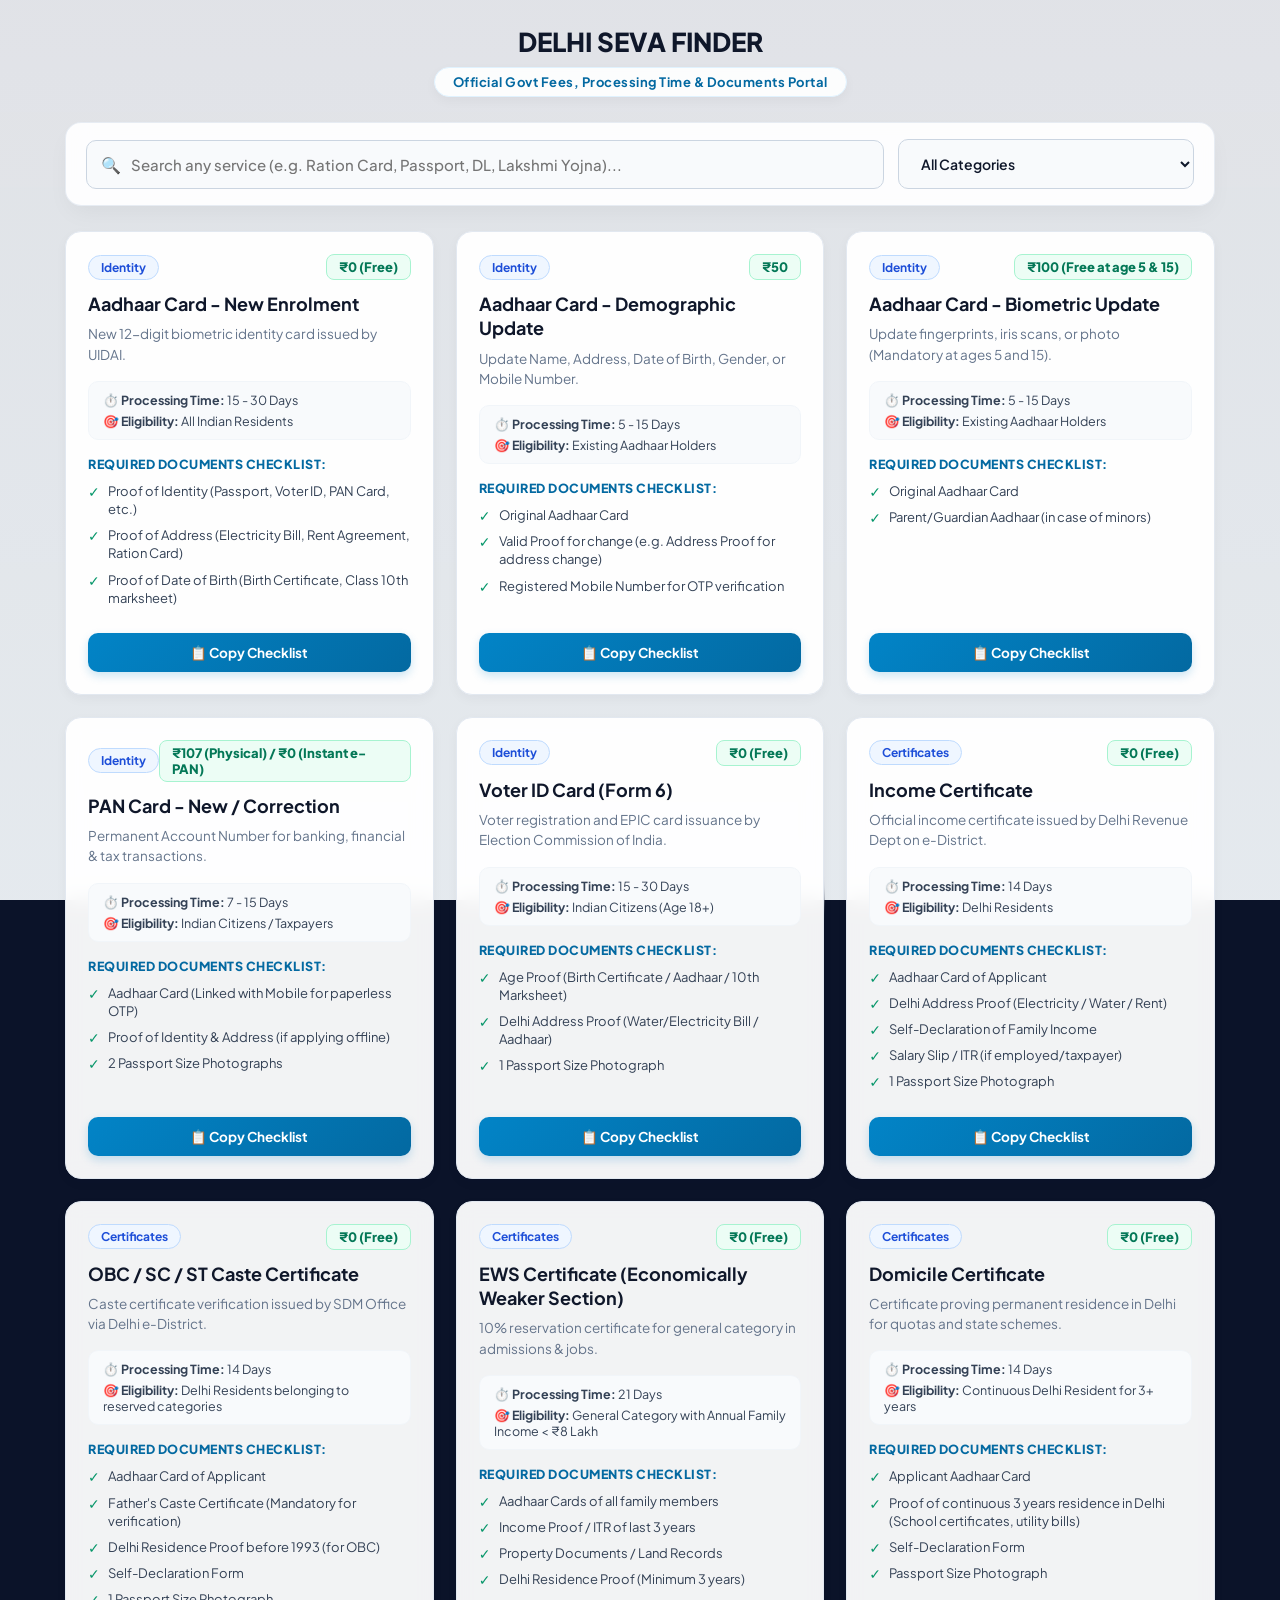
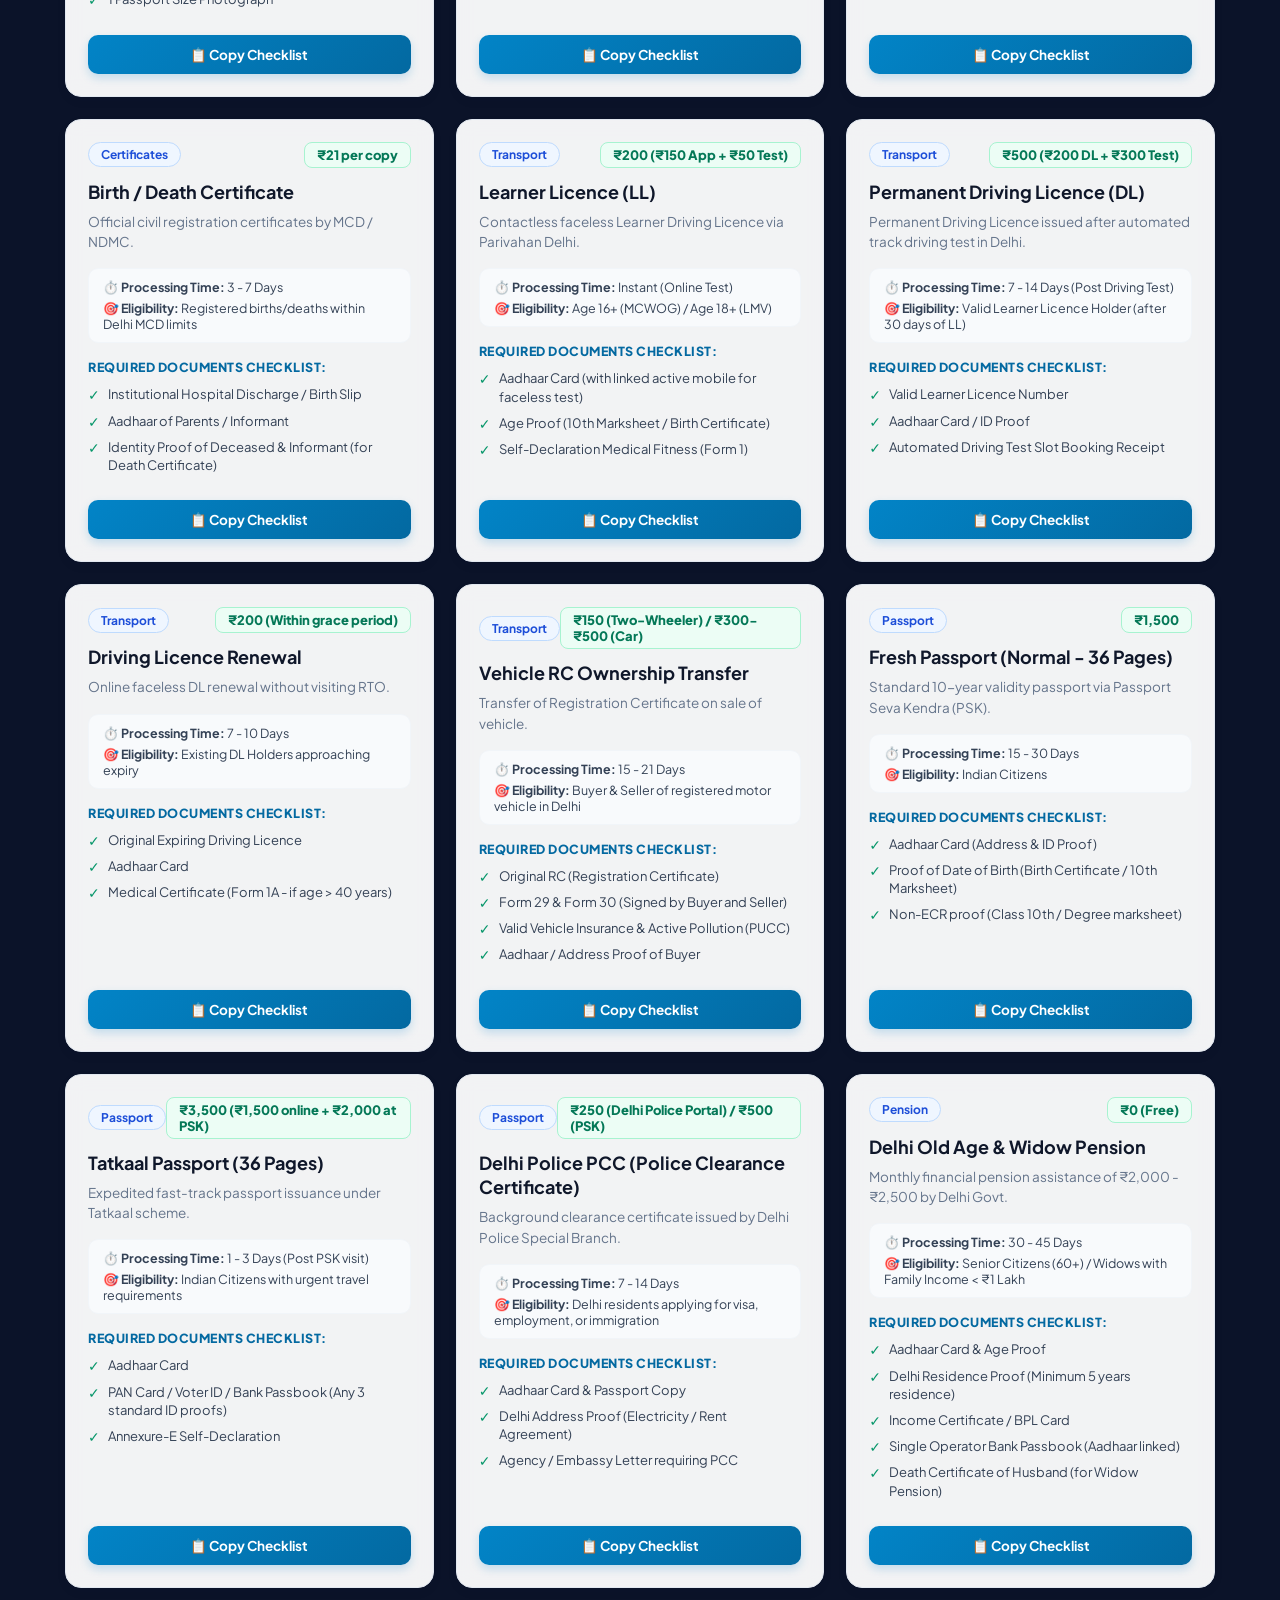
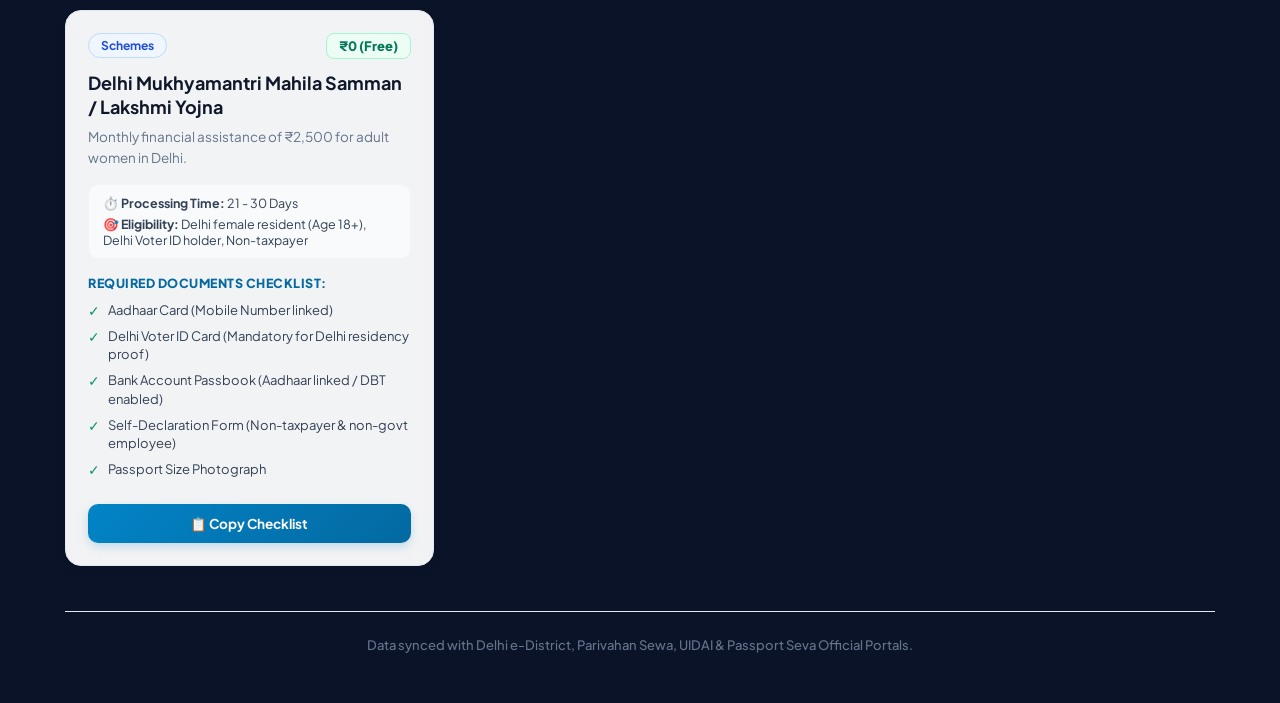
==== commit b2749df3: "Update index.html" ====
--- a/index.html
+++ b/index.html
@@ -3,63 +3,272 @@
 <head>
   <meta charset="UTF-8">
   <meta name="viewport" content="width=device-width, initial-scale=1.0">
-  <title>Delhi Seva Finder - Verified Government Services & Documents</title>
-  <link rel="icon" href="data:image/svg+xml,<svg xmlns='http://www.w3.org/2000/svg' viewBox='0 0 100 100'><text y='.9em' font-size='90'>🏛️</text></svg>">
+  <title>Delhi Seva Finder - Connecting You to Help & Resources</title>
+  <link rel="icon" href="logo.png">
+  <link rel="preconnect" href="https://fonts.googleapis.com">
+  <link rel="preconnect" href="https://fonts.gstatic.com" crossorigin>
+  <link href="https://fonts.googleapis.com/css2?family=Plus+Jakarta+Sans:wght@400;500;600;700;800&display=swap" rel="stylesheet">
+  
   <style>
-    * { box-sizing: border-box; margin: 0; padding: 0; font-family: system-ui, -apple-system, BlinkMacSystemFont, "Segoe UI", Roboto, sans-serif; }
-    body { background: #0f172a; color: #f8fafc; padding: 25px 15px; }
-    .container { max-width: 1100px; margin: 0 auto; }
-    
-    header { text-align: center; margin-bottom: 30px; }
-    header h1 { font-size: 28px; color: #60a5fa; margin-bottom: 8px; }
-    header p { color: #94a3b8; font-size: 15px; }
-
-    .controls { display: flex; flex-wrap: wrap; gap: 12px; margin-bottom: 25px; justify-content: center; }
-    .search-input { flex: 1; min-width: 260px; max-width: 450px; padding: 12px 16px; background: #1e293b; border: 1px solid #334155; border-radius: 8px; color: #fff; font-size: 15px; outline: none; }
-    .search-input:focus { border-color: #3b82f6; }
-    .category-select { padding: 12px 16px; background: #1e293b; border: 1px solid #334155; border-radius: 8px; color: #fff; font-size: 15px; outline: none; cursor: pointer; }
-
-    .grid { display: grid; grid-template-columns: repeat(auto-fill, minmax(320px, 1fr)); gap: 20px; }
-    .card { background: #1e293b; border: 1px solid #334155; border-radius: 12px; padding: 20px; display: flex; flex-direction: column; justify-content: space-between; transition: transform 0.2s, border-color 0.2s; }
-    .card:hover { transform: translateY(-3px); border-color: #3b82f6; }
-    
-    .card-top { display: flex; justify-content: space-between; align-items: flex-start; margin-bottom: 12px; }
-    .badge { background: #1e3a8a; color: #93c5fd; font-size: 12px; padding: 4px 10px; border-radius: 20px; font-weight: 600; }
-    .fee-tag { background: #064e3b; color: #6ee7b7; font-size: 13px; padding: 4px 10px; border-radius: 6px; font-weight: bold; }
-    
-    .card h3 { font-size: 18px; color: #f1f5f9; margin-bottom: 8px; }
-    .desc { font-size: 13px; color: #94a3b8; margin-bottom: 15px; line-height: 1.4; }
-    
-    .meta-box { background: #0f172a; padding: 10px 12px; border-radius: 6px; font-size: 12px; color: #cbd5e1; margin-bottom: 15px; }
-    .meta-box div { margin-bottom: 4px; }
+    * { box-sizing: border-box; margin: 0; padding: 0; font-family: 'Plus Jakarta Sans', system-ui, -apple-system, sans-serif; }
+    
+    /* Indian Parliament / Central Vista Landscape Theme */
+    body { 
+      background: #0b1329 url('https://images.unsplash.com/photo-1597040663342-45b6af3d91a3?auto=format&fit=crop&w=2000&q=85') no-repeat center top fixed;
+      background-size: cover;
+      color: #0f172a;
+      min-height: 100vh;
+      position: relative;
+    }
+
+    /* Soft Glass Light Overlay for Clean Contrast */
+    body::before {
+      content: "";
+      position: fixed;
+      inset: 0;
+      background: linear-gradient(180deg, rgba(248, 250, 252, 0.90) 0%, rgba(241, 245, 249, 0.95) 100%);
+      z-index: -1;
+    }
+
+    .container { max-width: 1180px; margin: 0 auto; padding: 25px 15px 50px 15px; }
+    
+    /* Header Bar */
+    header { 
+      text-align: center; 
+      margin-bottom: 25px; 
+      display: flex;
+      flex-direction: column;
+      align-items: center;
+    }
+    
+    .brand-logo {
+      max-width: 270px;
+      height: auto;
+      margin-bottom: 8px;
+      filter: drop-shadow(0 6px 16px rgba(0, 50, 120, 0.12));
+    }
+
+    .header-tagline {
+      display: inline-block;
+      background: rgba(255, 255, 255, 0.9);
+      backdrop-filter: blur(8px);
+      color: #0369a1;
+      font-size: 13px;
+      font-weight: 700;
+      letter-spacing: 0.5px;
+      padding: 6px 18px;
+      border-radius: 30px;
+      border: 1px solid #e0f2fe;
+      box-shadow: 0 4px 12px rgba(0,0,0,0.04);
+      margin-top: 4px;
+    }
+
+    /* Search & Filter Bar */
+    .controls-wrapper {
+      background: rgba(255, 255, 255, 0.92);
+      backdrop-filter: blur(12px);
+      border: 1px solid rgba(226, 232, 240, 0.8);
+      border-radius: 16px;
+      padding: 16px 20px;
+      margin-bottom: 25px;
+      box-shadow: 0 10px 25px -5px rgba(0, 0, 0, 0.05);
+      display: flex;
+      flex-wrap: wrap;
+      gap: 14px;
+      align-items: center;
+      justify-content: space-between;
+    }
+
+    .search-box {
+      flex: 1;
+      min-width: 280px;
+      position: relative;
+    }
+
+    .search-input { 
+      width: 100%;
+      padding: 14px 16px 14px 44px; 
+      background: #f8fafc; 
+      border: 1.5px solid #cbd5e1; 
+      border-radius: 10px; 
+      color: #0f172a; 
+      font-size: 15px; 
+      font-weight: 500;
+      outline: none; 
+      transition: all 0.2s ease;
+    }
+
+    .search-input:focus { 
+      border-color: #0284c7; 
+      background: #ffffff;
+      box-shadow: 0 0 0 4px rgba(2, 132, 199, 0.12);
+    }
+
+    .search-icon {
+      position: absolute;
+      left: 15px;
+      top: 50%;
+      transform: translateY(-50%);
+      color: #64748b;
+      font-size: 16px;
+    }
+
+    .category-select { 
+      padding: 14px 18px; 
+      background: #f8fafc; 
+      border: 1.5px solid #cbd5e1; 
+      border-radius: 10px; 
+      color: #0f172a; 
+      font-size: 14px; 
+      font-weight: 600;
+      outline: none; 
+      cursor: pointer;
+    }
+
+    .category-select:focus {
+      border-color: #0284c7;
+      background: #fff;
+    }
+
+    /* Cards Grid */
+    .grid { display: grid; grid-template-columns: repeat(auto-fill, minmax(340px, 1fr)); gap: 22px; }
+    
+    .card { 
+      background: rgba(255, 255, 255, 0.95); 
+      backdrop-filter: blur(10px);
+      border: 1px solid #e2e8f0; 
+      border-radius: 16px; 
+      padding: 22px; 
+      display: flex; 
+      flex-direction: column; 
+      justify-content: space-between; 
+      box-shadow: 0 4px 12px rgba(15, 23, 42, 0.04);
+      transition: transform 0.2s ease, box-shadow 0.2s ease, border-color 0.2s ease;
+    }
+
+    .card:hover { 
+      transform: translateY(-4px); 
+      box-shadow: 0 16px 30px -8px rgba(15, 23, 42, 0.12); 
+      border-color: #38bdf8;
+    }
+    
+    .card-top { display: flex; justify-content: space-between; align-items: center; margin-bottom: 12px; }
+    
+    .badge { 
+      background: #eff6ff; 
+      color: #1d4ed8; 
+      font-size: 12px; 
+      padding: 4px 12px; 
+      border-radius: 20px; 
+      font-weight: 700;
+      border: 1px solid #bfdbfe;
+    }
+
+    .fee-tag { 
+      background: #ecfdf5; 
+      color: #047857; 
+      font-size: 13px; 
+      padding: 4px 12px; 
+      border-radius: 8px; 
+      font-weight: 800;
+      border: 1px solid #a7f3d0;
+    }
+    
+    .card h3 { 
+      font-size: 18px; 
+      font-weight: 700;
+      color: #0f172a; 
+      margin-bottom: 8px; 
+      line-height: 1.35;
+    }
+
+    .desc { 
+      font-size: 13.5px; 
+      color: #64748b; 
+      margin-bottom: 16px; 
+      line-height: 1.5; 
+    }
+    
+    .meta-box { 
+      background: #f8fafc; 
+      border: 1px solid #f1f5f9;
+      padding: 10px 14px; 
+      border-radius: 10px; 
+      font-size: 12.5px; 
+      color: #334155; 
+      margin-bottom: 16px; 
+    }
+
+    .meta-box div { margin-bottom: 5px; }
     .meta-box div:last-child { margin-bottom: 0; }
     
-    .doc-section h4 { font-size: 13px; color: #60a5fa; text-transform: uppercase; margin-bottom: 8px; letter-spacing: 0.5px; }
-    .doc-list { list-style: none; font-size: 13px; color: #e2e8f0; }
-    .doc-list li { margin-bottom: 6px; position: relative; padding-left: 18px; }
-    .doc-list li::before { content: "✓"; position: absolute; left: 0; color: #10b981; font-weight: bold; }
-    
-    .copy-btn { margin-top: 15px; width: 100%; background: #334155; color: #f8fafc; border: none; padding: 8px 12px; border-radius: 6px; cursor: pointer; font-size: 13px; font-weight: 500; }
-    .copy-btn:hover { background: #475569; }
-
-    footer { text-align: center; margin-top: 40px; border-top: 1px solid #334155; padding-top: 20px; color: #64748b; font-size: 13px; }
+    .doc-section h4 { 
+      font-size: 12.5px; 
+      color: #0369a1; 
+      text-transform: uppercase; 
+      margin-bottom: 10px; 
+      letter-spacing: 0.5px; 
+      font-weight: 800;
+    }
+
+    .doc-list { list-style: none; font-size: 13px; color: #334155; }
+    .doc-list li { margin-bottom: 8px; position: relative; padding-left: 20px; line-height: 1.4; }
+    .doc-list li::before { 
+      content: "✓"; 
+      position: absolute; 
+      left: 0; 
+      color: #059669; 
+      font-weight: 900; 
+      font-size: 14px;
+    }
+    
+    .copy-btn { 
+      margin-top: 18px; 
+      width: 100%; 
+      background: linear-gradient(135deg, #0284c7 0%, #0369a1 100%); 
+      color: #ffffff; 
+      border: none; 
+      padding: 11px 16px; 
+      border-radius: 10px; 
+      cursor: pointer; 
+      font-size: 13.5px; 
+      font-weight: 700;
+      box-shadow: 0 4px 10px rgba(2, 132, 199, 0.2);
+    }
+
+    .copy-btn:hover { opacity: 0.92; }
+
+    footer { 
+      text-align: center; 
+      margin-top: 45px; 
+      border-top: 1px solid #e2e8f0; 
+      padding-top: 25px; 
+      color: #64748b; 
+      font-size: 13px; 
+      font-weight: 500;
+    }
   </style>
 </head>
 <body>
 
   <div class="container">
     <header>
-      <h1>🏛️ Delhi Seva Finder</h1>
-      <p>Official Government Fees, Processing Time & Required Documents Checklist</p>
+      <img src="logo.png" alt="Delhi Seva Finder Logo" class="brand-logo" onerror="this.style.display='none'; document.getElementById('altTitle').style.display='block';">
+      <h1 id="altTitle" style="display:none; color:#0f172a; font-size:26px; font-weight:800; margin-bottom:5px;">DELHI SEVA FINDER</h1>
+      <span class="header-tagline">Official Govt Fees, Processing Time & Documents Portal</span>
     </header>
 
-    <div class="controls">
-      <input type="text" id="searchInput" class="search-input" placeholder="Search service (e.g. Ration, Passport, OBC, DL)..." oninput="renderServices()">
+    <div class="controls-wrapper">
+      <div class="search-box">
+        <span class="search-icon">🔍</span>
+        <input type="text" id="searchInput" class="search-input" placeholder="Search any service (e.g. Ration Card, Passport, DL, Lakshmi Yojna)..." oninput="renderServices()">
+      </div>
+      
       <select id="categorySelect" class="category-select" onchange="renderServices()">
         <option value="All">All Categories</option>
-        <option value="Identity">Identity (Aadhaar/PAN/Voter)</option>
-        <option value="Certificates">Certificates (Caste/Income/EWS)</option>
-        <option value="Transport">Transport (DL/RC)</option>
+        <option value="Identity">Identity (Aadhaar / PAN / Voter)</option>
+        <option value="Certificates">Certificates (Caste / Income / EWS)</option>
+        <option value="Transport">Transport (DL / RC)</option>
         <option value="Passport">Passport & PCC</option>
         <option value="Pension">Pension</option>
         <option value="Schemes">Schemes & Welfare</option>
@@ -69,11 +278,10 @@
     <div id="serviceGrid" class="grid"></div>
 
     <footer>
-      <p>Data synced with Delhi e-District, Parivahan, UIDAI & Passport Seva Official Portals.</p>
+      <p>Data synced with Delhi e-District, Parivahan Sewa, UIDAI & Passport Seva Official Portals.</p>
     </footer>
   </div>
 
-  <!-- Data.js file include -->
   <script src="data.js"></script>
 
   <script>
@@ -91,7 +299,7 @@
       });
 
       if (filtered.length === 0) {
-        grid.innerHTML = `<div style="grid-column:1/-1; text-align:center; padding:40px; color:#94a3b8;">Koi matching service nahi mili. Search query change karke dekhein.</div>`;
+        grid.innerHTML = `<div style="grid-column:1/-1; text-align:center; padding:50px; background:rgba(255,255,255,0.9); border-radius:16px; border:1px solid #e2e8f0; color:#64748b; font-weight:600;">Koi service nahi mili. Search me kuch aur likhein ya category 'All' karein.</div>`;
         return;
       }
 
@@ -106,12 +314,12 @@
             <p class="desc">${s.desc}</p>
             
             <div class="meta-box">
-              <div>⏱️ <b>Time:</b> ${s.time}</div>
+              <div>⏱️ <b>Processing Time:</b> ${s.time}</div>
               <div>🎯 <b>Eligibility:</b> ${s.eligibility}</div>
             </div>
 
             <div class="doc-section">
-              <h4>Required Documents:</h4>
+              <h4>Required Documents Checklist:</h4>
               <ul class="doc-list">
                 ${s.docs.map(doc => `<li>${doc}</li>`).join('')}
               </ul>
@@ -124,12 +332,11 @@
     }
 
     function copyChecklist(title, docs) {
-      const text = `📋 *${title} - Document Checklist*\n\n` + docs.map((d, i) => `${i+1}. ${d}`).join('\n') + `\n\n📌 Check official fees & details: ` + window.location.href;
+      const text = `📋 *${title} - Required Documents*\n\n` + docs.map((d, i) => `${i+1}. ${d}`).join('\n') + `\n\n📌 Check complete details on Delhi Seva Finder:\n` + window.location.href;
       navigator.clipboard.writeText(text);
-      alert(`"${title}" checklist copied to clipboard! Aap ise WhatsApp par bhej sakte hain.`);
-    }
-
-    // Initial render
+      alert(`"${title}" checklist copied! WhatsApp par send karne ke liye paste karein.`);
+    }
+
     window.onload = renderServices;
   </script>
 </body>
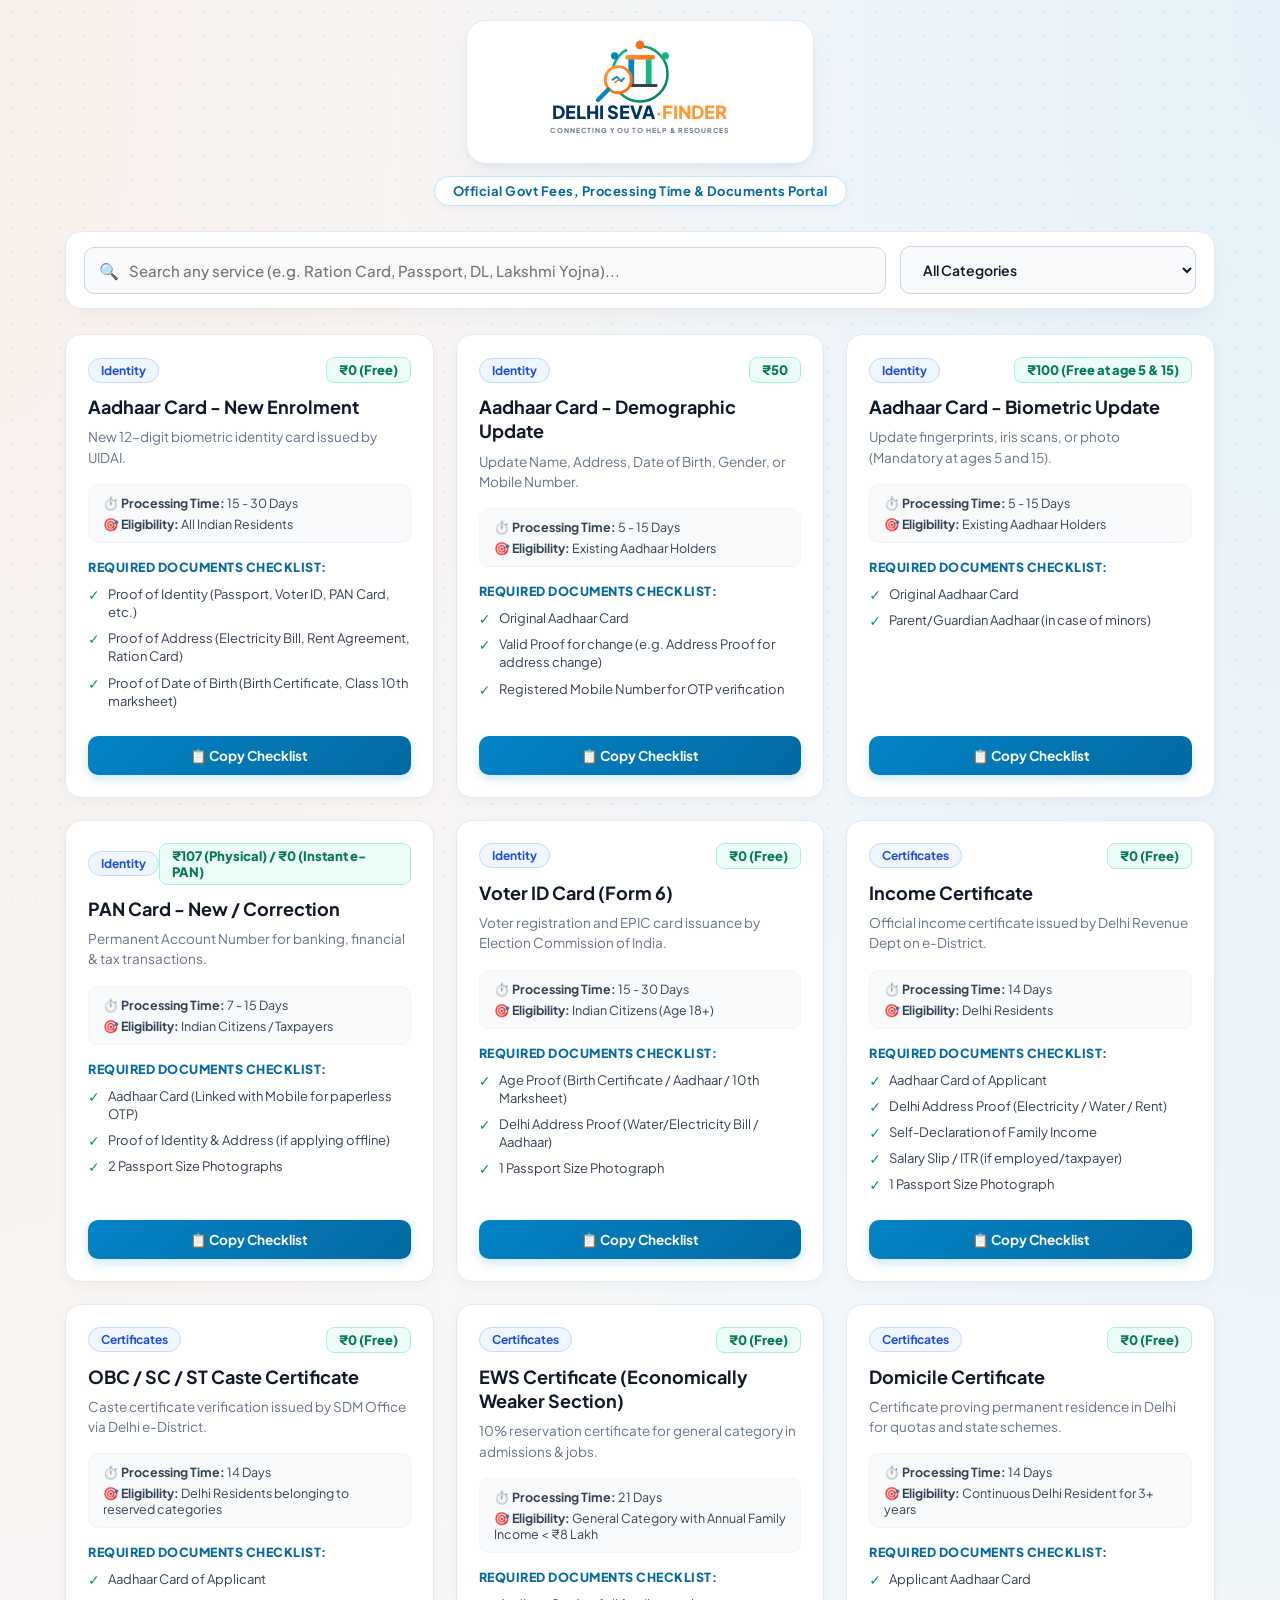
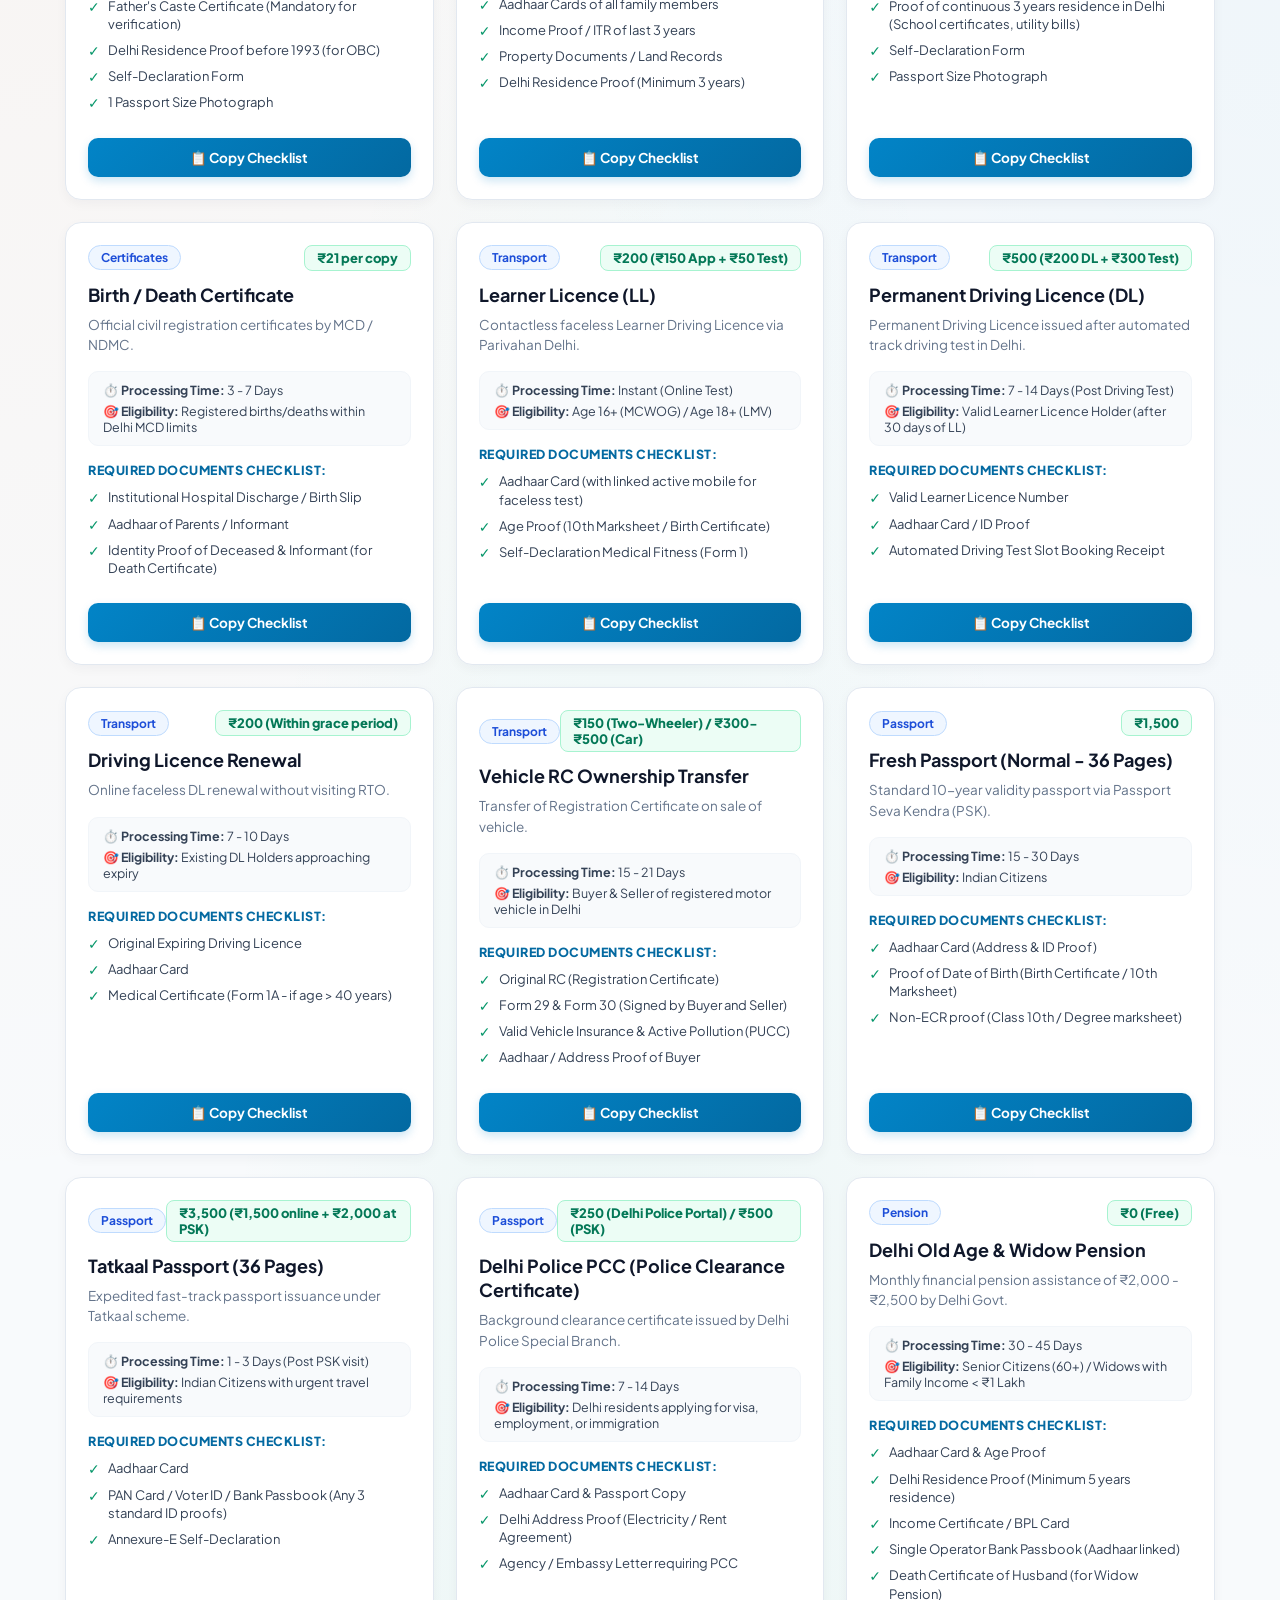
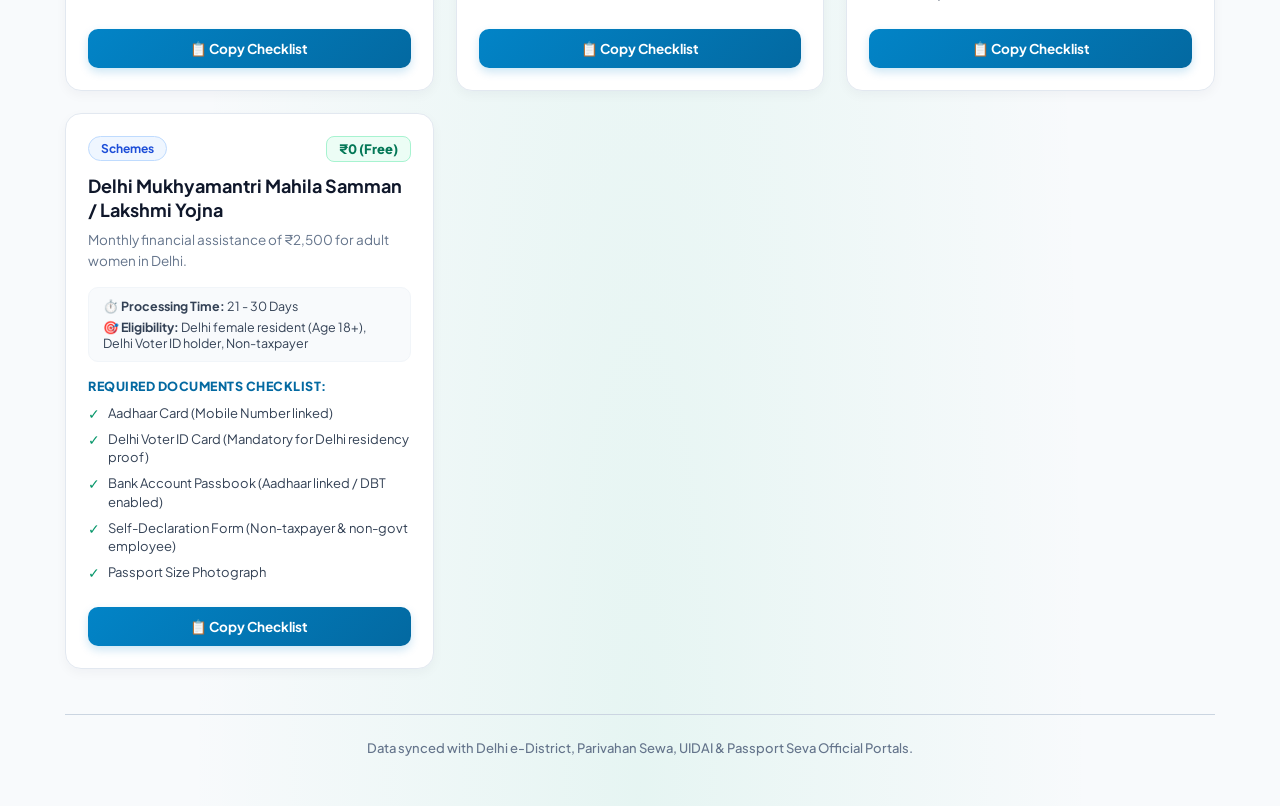
==== commit a858982e: "Update index.html" ====
--- a/index.html
+++ b/index.html
@@ -4,7 +4,6 @@
   <meta charset="UTF-8">
   <meta name="viewport" content="width=device-width, initial-scale=1.0">
   <title>Delhi Seva Finder - Connecting You to Help & Resources</title>
-  <link rel="icon" href="logo.png">
   <link rel="preconnect" href="https://fonts.googleapis.com">
   <link rel="preconnect" href="https://fonts.gstatic.com" crossorigin>
   <link href="https://fonts.googleapis.com/css2?family=Plus+Jakarta+Sans:wght@400;500;600;700;800&display=swap" rel="stylesheet">
@@ -12,27 +11,31 @@
   <style>
     * { box-sizing: border-box; margin: 0; padding: 0; font-family: 'Plus Jakarta Sans', system-ui, -apple-system, sans-serif; }
     
-    /* Indian Parliament / Central Vista Landscape Theme */
     body { 
-      background: #0b1329 url('https://images.unsplash.com/photo-1597040663342-45b6af3d91a3?auto=format&fit=crop&w=2000&q=85') no-repeat center top fixed;
-      background-size: cover;
+      background-color: #f8fafc;
+      background-image: 
+        radial-gradient(at 0% 0%, rgba(249, 115, 22, 0.08) 0px, transparent 50%),
+        radial-gradient(at 100% 0%, rgba(2, 132, 199, 0.08) 0px, transparent 50%),
+        radial-gradient(at 50% 100%, rgba(16, 185, 129, 0.08) 0px, transparent 50%);
       color: #0f172a;
       min-height: 100vh;
       position: relative;
     }
 
-    /* Soft Glass Light Overlay for Clean Contrast */
+    /* Subtle Parliament / Civic Grid Watermark */
     body::before {
       content: "";
       position: fixed;
       inset: 0;
-      background: linear-gradient(180deg, rgba(248, 250, 252, 0.90) 0%, rgba(241, 245, 249, 0.95) 100%);
+      background-image: radial-gradient(#cbd5e1 1px, transparent 1px);
+      background-size: 24px 24px;
+      opacity: 0.5;
       z-index: -1;
     }
 
-    .container { max-width: 1180px; margin: 0 auto; padding: 25px 15px 50px 15px; }
-    
-    /* Header Bar */
+    .container { max-width: 1180px; margin: 0 auto; padding: 20px 15px 50px 15px; }
+    
+    /* Header Area */
     header { 
       text-align: center; 
       margin-bottom: 25px; 
@@ -40,36 +43,38 @@
       flex-direction: column;
       align-items: center;
     }
-    
-    .brand-logo {
-      max-width: 270px;
-      height: auto;
-      margin-bottom: 8px;
-      filter: drop-shadow(0 6px 16px rgba(0, 50, 120, 0.12));
-    }
-
+
+    .logo-container {
+      background: #ffffff;
+      padding: 16px 28px;
+      border-radius: 20px;
+      box-shadow: 0 10px 25px -5px rgba(2, 132, 199, 0.08), 0 4px 10px rgba(0,0,0,0.03);
+      border: 1px solid #e2e8f0;
+      margin-bottom: 12px;
+      display: inline-flex;
+      flex-direction: column;
+      align-items: center;
+    }
+    
     .header-tagline {
       display: inline-block;
-      background: rgba(255, 255, 255, 0.9);
-      backdrop-filter: blur(8px);
+      background: #ffffff;
       color: #0369a1;
       font-size: 13px;
       font-weight: 700;
       letter-spacing: 0.5px;
       padding: 6px 18px;
       border-radius: 30px;
-      border: 1px solid #e0f2fe;
-      box-shadow: 0 4px 12px rgba(0,0,0,0.04);
-      margin-top: 4px;
+      border: 1px solid #bae6fd;
+      box-shadow: 0 2px 8px rgba(0,0,0,0.04);
     }
 
     /* Search & Filter Bar */
     .controls-wrapper {
-      background: rgba(255, 255, 255, 0.92);
-      backdrop-filter: blur(12px);
-      border: 1px solid rgba(226, 232, 240, 0.8);
+      background: #ffffff;
+      border: 1px solid #e2e8f0;
       border-radius: 16px;
-      padding: 16px 20px;
+      padding: 14px 18px;
       margin-bottom: 25px;
       box-shadow: 0 10px 25px -5px rgba(0, 0, 0, 0.05);
       display: flex;
@@ -87,7 +92,7 @@
 
     .search-input { 
       width: 100%;
-      padding: 14px 16px 14px 44px; 
+      padding: 13px 16px 13px 44px; 
       background: #f8fafc; 
       border: 1.5px solid #cbd5e1; 
       border-radius: 10px; 
@@ -114,7 +119,7 @@
     }
 
     .category-select { 
-      padding: 14px 18px; 
+      padding: 13px 18px; 
       background: #f8fafc; 
       border: 1.5px solid #cbd5e1; 
       border-radius: 10px; 
@@ -134,8 +139,7 @@
     .grid { display: grid; grid-template-columns: repeat(auto-fill, minmax(340px, 1fr)); gap: 22px; }
     
     .card { 
-      background: rgba(255, 255, 255, 0.95); 
-      backdrop-filter: blur(10px);
+      background: #ffffff; 
       border: 1px solid #e2e8f0; 
       border-radius: 16px; 
       padding: 22px; 
@@ -148,7 +152,7 @@
 
     .card:hover { 
       transform: translateY(-4px); 
-      box-shadow: 0 16px 30px -8px rgba(15, 23, 42, 0.12); 
+      box-shadow: 0 16px 30px -8px rgba(15, 23, 42, 0.1); 
       border-color: #38bdf8;
     }
     
@@ -241,7 +245,7 @@
     footer { 
       text-align: center; 
       margin-top: 45px; 
-      border-top: 1px solid #e2e8f0; 
+      border-top: 1px solid #cbd5e1; 
       padding-top: 25px; 
       color: #64748b; 
       font-size: 13px; 
@@ -253,9 +257,59 @@
 
   <div class="container">
     <header>
-      <img src="logo.png" alt="Delhi Seva Finder Logo" class="brand-logo" onerror="this.style.display='none'; document.getElementById('altTitle').style.display='block';">
-      <h1 id="altTitle" style="display:none; color:#0f172a; font-size:26px; font-weight:800; margin-bottom:5px;">DELHI SEVA FINDER</h1>
-      <span class="header-tagline">Official Govt Fees, Processing Time & Documents Portal</span>
+      <div class="logo-container">
+        <!-- Direct Embedded Vector Graphic of Delhi Seva Finder Logo -->
+        <svg width="290" height="110" viewBox="0 0 400 150" fill="none" xmlns="http://www.w3.org/2000/svg">
+          <defs>
+            <linearGradient id="saffronG" x1="0" y1="0" x2="1" y2="1">
+              <stop offset="0%" stop-color="#FF9933"/>
+              <stop offset="100%" stop-color="#FF6600"/>
+            </linearGradient>
+            <linearGradient id="blueG" x1="0" y1="0" x2="1" y2="1">
+              <stop offset="0%" stop-color="#0284c7"/>
+              <stop offset="100%" stop-color="#003366"/>
+            </linearGradient>
+            <linearGradient id="greenG" x1="0" y1="0" x2="1" y2="1">
+              <stop offset="0%" stop-color="#10b981"/>
+              <stop offset="100%" stop-color="#047857"/>
+            </linearGradient>
+          </defs>
+
+          <!-- Unity Circle (People holding hands around India Gate) -->
+          <circle cx="200" cy="50" r="38" stroke="url(#greenG)" stroke-width="3.5" fill="none" stroke-dasharray="160 20"/>
+          
+          <!-- Citizens Icon Heads -->
+          <circle cx="200" cy="10" r="6" fill="#f97316"/>
+          <circle cx="165" cy="25" r="5" fill="#0284c7"/>
+          <circle cx="235" cy="25" r="5" fill="#10b981"/>
+
+          <!-- India Gate Silhouette -->
+          <rect x="180" y="24" width="40" height="6" rx="2" fill="url(#saffronG)"/>
+          <rect x="184" y="30" width="8" height="34" fill="#0284c7"/>
+          <rect x="208" y="30" width="8" height="34" fill="#10b981"/>
+          <path d="M192 40 C192 46 208 46 208 40 Z" fill="#ffffff"/>
+          <rect x="176" y="64" width="48" height="4" rx="1" fill="#334155"/>
+
+          <!-- Search Magnifying Glass with Shaking Hands -->
+          <circle cx="170" cy="58" r="18" fill="#ffffff" stroke="url(#saffronG)" stroke-width="4"/>
+          <line x1="156" y1="72" x2="142" y2="86" stroke="#0284c7" stroke-width="6" stroke-linecap="round"/>
+          
+          <!-- Handshake Icon inside Magnifier -->
+          <path d="M162 58 L168 54 L174 60 L178 56" stroke="#0284c7" stroke-width="2.5" stroke-linecap="round" stroke-linejoin="round"/>
+          <path d="M165 62 L171 58" stroke="#f97316" stroke-width="2" stroke-linecap="round"/>
+
+          <!-- Typography -->
+          <text x="200" y="112" font-size="25" font-weight="900" font-family="'Plus Jakarta Sans', sans-serif" text-anchor="middle">
+            <tspan fill="#003366">DELHI SEVA</tspan><tspan fill="#FF9933">·FINDER</tspan>
+          </text>
+          <text x="200" y="132" font-size="9.5" font-weight="700" fill="#64748b" font-family="'Plus Jakarta Sans', sans-serif" text-anchor="middle" letter-spacing="1.5">
+            CONNECTING YOU TO HELP & RESOURCES
+          </text>
+        </svg>
+      </div>
+      <div>
+        <span class="header-tagline">Official Govt Fees, Processing Time & Documents Portal</span>
+      </div>
     </header>
 
     <div class="controls-wrapper">
@@ -282,15 +336,295 @@
     </footer>
   </div>
 
-  <script src="data.js"></script>
-
   <script>
+    // Embedded Services Data Registry
+    const defaultData = [
+      {
+        id: 1,
+        name: "Aadhaar Card - New Enrolment",
+        category: "Identity",
+        fee: "₹0 (Free)",
+        time: "15 - 30 Days",
+        eligibility: "All Indian Residents",
+        desc: "New 12-digit biometric identity card issued by UIDAI.",
+        docs: [
+          "Proof of Identity (Passport, Voter ID, PAN Card, etc.)",
+          "Proof of Address (Electricity Bill, Rent Agreement, Ration Card)",
+          "Proof of Date of Birth (Birth Certificate, Class 10th marksheet)"
+        ]
+      },
+      {
+        id: 2,
+        name: "Aadhaar Card - Demographic Update",
+        category: "Identity",
+        fee: "₹50",
+        time: "5 - 15 Days",
+        eligibility: "Existing Aadhaar Holders",
+        desc: "Update Name, Address, Date of Birth, Gender, or Mobile Number.",
+        docs: [
+          "Original Aadhaar Card",
+          "Valid Proof for change (e.g. Address Proof for address change)",
+          "Registered Mobile Number for OTP verification"
+        ]
+      },
+      {
+        id: 3,
+        name: "Aadhaar Card - Biometric Update",
+        category: "Identity",
+        fee: "₹100 (Free at age 5 & 15)",
+        time: "5 - 15 Days",
+        eligibility: "Existing Aadhaar Holders",
+        desc: "Update fingerprints, iris scans, or photo (Mandatory at ages 5 and 15).",
+        docs: [
+          "Original Aadhaar Card",
+          "Parent/Guardian Aadhaar (in case of minors)"
+        ]
+      },
+      {
+        id: 4,
+        name: "PAN Card - New / Correction",
+        category: "Identity",
+        fee: "₹107 (Physical) / ₹0 (Instant e-PAN)",
+        time: "7 - 15 Days",
+        eligibility: "Indian Citizens / Taxpayers",
+        desc: "Permanent Account Number for banking, financial & tax transactions.",
+        docs: [
+          "Aadhaar Card (Linked with Mobile for paperless OTP)",
+          "Proof of Identity & Address (if applying offline)",
+          "2 Passport Size Photographs"
+        ]
+      },
+      {
+        id: 5,
+        name: "Voter ID Card (Form 6)",
+        category: "Identity",
+        fee: "₹0 (Free)",
+        time: "15 - 30 Days",
+        eligibility: "Indian Citizens (Age 18+)",
+        desc: "Voter registration and EPIC card issuance by Election Commission of India.",
+        docs: [
+          "Age Proof (Birth Certificate / Aadhaar / 10th Marksheet)",
+          "Delhi Address Proof (Water/Electricity Bill / Aadhaar)",
+          "1 Passport Size Photograph"
+        ]
+      },
+      {
+        id: 6,
+        name: "Income Certificate",
+        category: "Certificates",
+        fee: "₹0 (Free)",
+        time: "14 Days",
+        eligibility: "Delhi Residents",
+        desc: "Official income certificate issued by Delhi Revenue Dept on e-District.",
+        docs: [
+          "Aadhaar Card of Applicant",
+          "Delhi Address Proof (Electricity / Water / Rent)",
+          "Self-Declaration of Family Income",
+          "Salary Slip / ITR (if employed/taxpayer)",
+          "1 Passport Size Photograph"
+        ]
+      },
+      {
+        id: 7,
+        name: "OBC / SC / ST Caste Certificate",
+        category: "Certificates",
+        fee: "₹0 (Free)",
+        time: "14 Days",
+        eligibility: "Delhi Residents belonging to reserved categories",
+        desc: "Caste certificate verification issued by SDM Office via Delhi e-District.",
+        docs: [
+          "Aadhaar Card of Applicant",
+          "Father's Caste Certificate (Mandatory for verification)",
+          "Delhi Residence Proof before 1993 (for OBC)",
+          "Self-Declaration Form",
+          "1 Passport Size Photograph"
+        ]
+      },
+      {
+        id: 8,
+        name: "EWS Certificate (Economically Weaker Section)",
+        category: "Certificates",
+        fee: "₹0 (Free)",
+        time: "21 Days",
+        eligibility: "General Category with Annual Family Income < ₹8 Lakh",
+        desc: "10% reservation certificate for general category in admissions & jobs.",
+        docs: [
+          "Aadhaar Cards of all family members",
+          "Income Proof / ITR of last 3 years",
+          "Property Documents / Land Records",
+          "Delhi Residence Proof (Minimum 3 years)"
+        ]
+      },
+      {
+        id: 9,
+        name: "Domicile Certificate",
+        category: "Certificates",
+        fee: "₹0 (Free)",
+        time: "14 Days",
+        eligibility: "Continuous Delhi Resident for 3+ years",
+        desc: "Certificate proving permanent residence in Delhi for quotas and state schemes.",
+        docs: [
+          "Applicant Aadhaar Card",
+          "Proof of continuous 3 years residence in Delhi (School certificates, utility bills)",
+          "Self-Declaration Form",
+          "Passport Size Photograph"
+        ]
+      },
+      {
+        id: 10,
+        name: "Birth / Death Certificate",
+        category: "Certificates",
+        fee: "₹21 per copy",
+        time: "3 - 7 Days",
+        eligibility: "Registered births/deaths within Delhi MCD limits",
+        desc: "Official civil registration certificates by MCD / NDMC.",
+        docs: [
+          "Institutional Hospital Discharge / Birth Slip",
+          "Aadhaar of Parents / Informant",
+          "Identity Proof of Deceased & Informant (for Death Certificate)"
+        ]
+      },
+      {
+        id: 11,
+        name: "Learner Licence (LL)",
+        category: "Transport",
+        fee: "₹200 (₹150 App + ₹50 Test)",
+        time: "Instant (Online Test)",
+        eligibility: "Age 16+ (MCWOG) / Age 18+ (LMV)",
+        desc: "Contactless faceless Learner Driving Licence via Parivahan Delhi.",
+        docs: [
+          "Aadhaar Card (with linked active mobile for faceless test)",
+          "Age Proof (10th Marksheet / Birth Certificate)",
+          "Self-Declaration Medical Fitness (Form 1)"
+        ]
+      },
+      {
+        id: 12,
+        name: "Permanent Driving Licence (DL)",
+        category: "Transport",
+        fee: "₹500 (₹200 DL + ₹300 Test)",
+        time: "7 - 14 Days (Post Driving Test)",
+        eligibility: "Valid Learner Licence Holder (after 30 days of LL)",
+        desc: "Permanent Driving Licence issued after automated track driving test in Delhi.",
+        docs: [
+          "Valid Learner Licence Number",
+          "Aadhaar Card / ID Proof",
+          "Automated Driving Test Slot Booking Receipt"
+        ]
+      },
+      {
+        id: 13,
+        name: "Driving Licence Renewal",
+        category: "Transport",
+        fee: "₹200 (Within grace period)",
+        time: "7 - 10 Days",
+        eligibility: "Existing DL Holders approaching expiry",
+        desc: "Online faceless DL renewal without visiting RTO.",
+        docs: [
+          "Original Expiring Driving Licence",
+          "Aadhaar Card",
+          "Medical Certificate (Form 1A - if age > 40 years)"
+        ]
+      },
+      {
+        id: 14,
+        name: "Vehicle RC Ownership Transfer",
+        category: "Transport",
+        fee: "₹150 (Two-Wheeler) / ₹300-₹500 (Car)",
+        time: "15 - 21 Days",
+        eligibility: "Buyer & Seller of registered motor vehicle in Delhi",
+        desc: "Transfer of Registration Certificate on sale of vehicle.",
+        docs: [
+          "Original RC (Registration Certificate)",
+          "Form 29 & Form 30 (Signed by Buyer and Seller)",
+          "Valid Vehicle Insurance & Active Pollution (PUCC)",
+          "Aadhaar / Address Proof of Buyer"
+        ]
+      },
+      {
+        id: 15,
+        name: "Fresh Passport (Normal - 36 Pages)",
+        category: "Passport",
+        fee: "₹1,500",
+        time: "15 - 30 Days",
+        eligibility: "Indian Citizens",
+        desc: "Standard 10-year validity passport via Passport Seva Kendra (PSK).",
+        docs: [
+          "Aadhaar Card (Address & ID Proof)",
+          "Proof of Date of Birth (Birth Certificate / 10th Marksheet)",
+          "Non-ECR proof (Class 10th / Degree marksheet)"
+        ]
+      },
+      {
+        id: 16,
+        name: "Tatkaal Passport (36 Pages)",
+        category: "Passport",
+        fee: "₹3,500 (₹1,500 online + ₹2,000 at PSK)",
+        time: "1 - 3 Days (Post PSK visit)",
+        eligibility: "Indian Citizens with urgent travel requirements",
+        desc: "Expedited fast-track passport issuance under Tatkaal scheme.",
+        docs: [
+          "Aadhaar Card",
+          "PAN Card / Voter ID / Bank Passbook (Any 3 standard ID proofs)",
+          "Annexure-E Self-Declaration"
+        ]
+      },
+      {
+        id: 17,
+        name: "Delhi Police PCC (Police Clearance Certificate)",
+        category: "Passport",
+        fee: "₹250 (Delhi Police Portal) / ₹500 (PSK)",
+        time: "7 - 14 Days",
+        eligibility: "Delhi residents applying for visa, employment, or immigration",
+        desc: "Background clearance certificate issued by Delhi Police Special Branch.",
+        docs: [
+          "Aadhaar Card & Passport Copy",
+          "Delhi Address Proof (Electricity / Rent Agreement)",
+          "Agency / Embassy Letter requiring PCC"
+        ]
+      },
+      {
+        id: 18,
+        name: "Delhi Old Age & Widow Pension",
+        category: "Pension",
+        fee: "₹0 (Free)",
+        time: "30 - 45 Days",
+        eligibility: "Senior Citizens (60+) / Widows with Family Income < ₹1 Lakh",
+        desc: "Monthly financial pension assistance of ₹2,000 - ₹2,500 by Delhi Govt.",
+        docs: [
+          "Aadhaar Card & Age Proof",
+          "Delhi Residence Proof (Minimum 5 years residence)",
+          "Income Certificate / BPL Card",
+          "Single Operator Bank Passbook (Aadhaar linked)",
+          "Death Certificate of Husband (for Widow Pension)"
+        ]
+      },
+      {
+        id: 19,
+        name: "Delhi Mukhyamantri Mahila Samman / Lakshmi Yojna",
+        category: "Schemes",
+        fee: "₹0 (Free)",
+        time: "21 - 30 Days",
+        eligibility: "Delhi female resident (Age 18+), Delhi Voter ID holder, Non-taxpayer",
+        desc: "Monthly financial assistance of ₹2,500 for adult women in Delhi.",
+        docs: [
+          "Aadhaar Card (Mobile Number linked)",
+          "Delhi Voter ID Card (Mandatory for Delhi residency proof)",
+          "Bank Account Passbook (Aadhaar linked / DBT enabled)",
+          "Self-Declaration Form (Non-taxpayer & non-govt employee)",
+          "Passport Size Photograph"
+        ]
+      }
+    ];
+
+    const currentServices = (typeof servicesData !== 'undefined') ? servicesData : defaultData;
+
     function renderServices() {
       const q = document.getElementById('searchInput').value.trim().toLowerCase();
       const cat = document.getElementById('categorySelect').value;
       const grid = document.getElementById('serviceGrid');
 
-      const filtered = servicesData.filter(s => {
+      const filtered = currentServices.filter(s => {
         const matchesQuery = s.name.toLowerCase().includes(q) || 
                              s.desc.toLowerCase().includes(q) || 
                              s.docs.some(d => d.toLowerCase().includes(q));
@@ -299,7 +633,7 @@
       });
 
       if (filtered.length === 0) {
-        grid.innerHTML = `<div style="grid-column:1/-1; text-align:center; padding:50px; background:rgba(255,255,255,0.9); border-radius:16px; border:1px solid #e2e8f0; color:#64748b; font-weight:600;">Koi service nahi mili. Search me kuch aur likhein ya category 'All' karein.</div>`;
+        grid.innerHTML = `<div style="grid-column:1/-1; text-align:center; padding:50px; background:#fff; border-radius:16px; border:1px solid #e2e8f0; color:#64748b; font-weight:600;">Koi service nahi mili. Search query change karke dekhein.</div>`;
         return;
       }
 
@@ -334,7 +668,7 @@
     function copyChecklist(title, docs) {
       const text = `📋 *${title} - Required Documents*\n\n` + docs.map((d, i) => `${i+1}. ${d}`).join('\n') + `\n\n📌 Check complete details on Delhi Seva Finder:\n` + window.location.href;
       navigator.clipboard.writeText(text);
-      alert(`"${title}" checklist copied! WhatsApp par send karne ke liye paste karein.`);
+      alert(`"${title}" checklist copied to clipboard!`);
     }
 
     window.onload = renderServices;
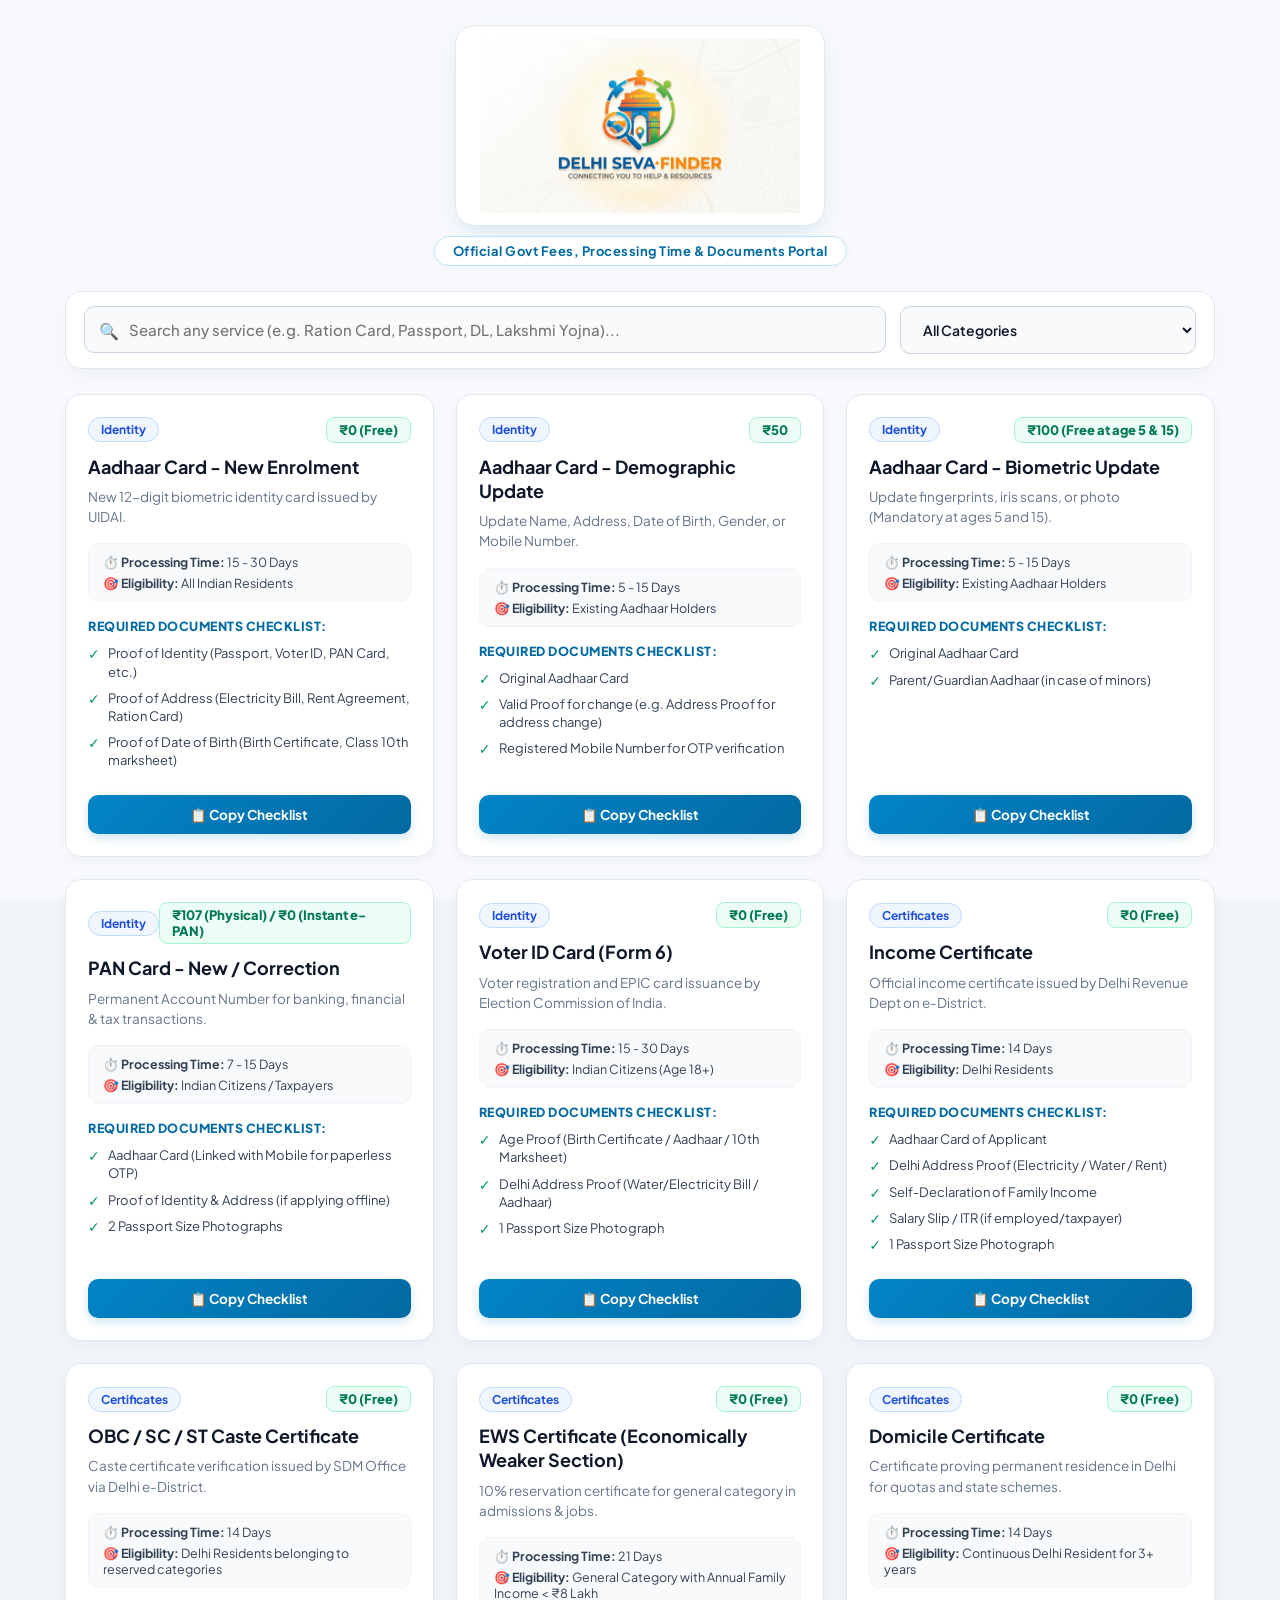
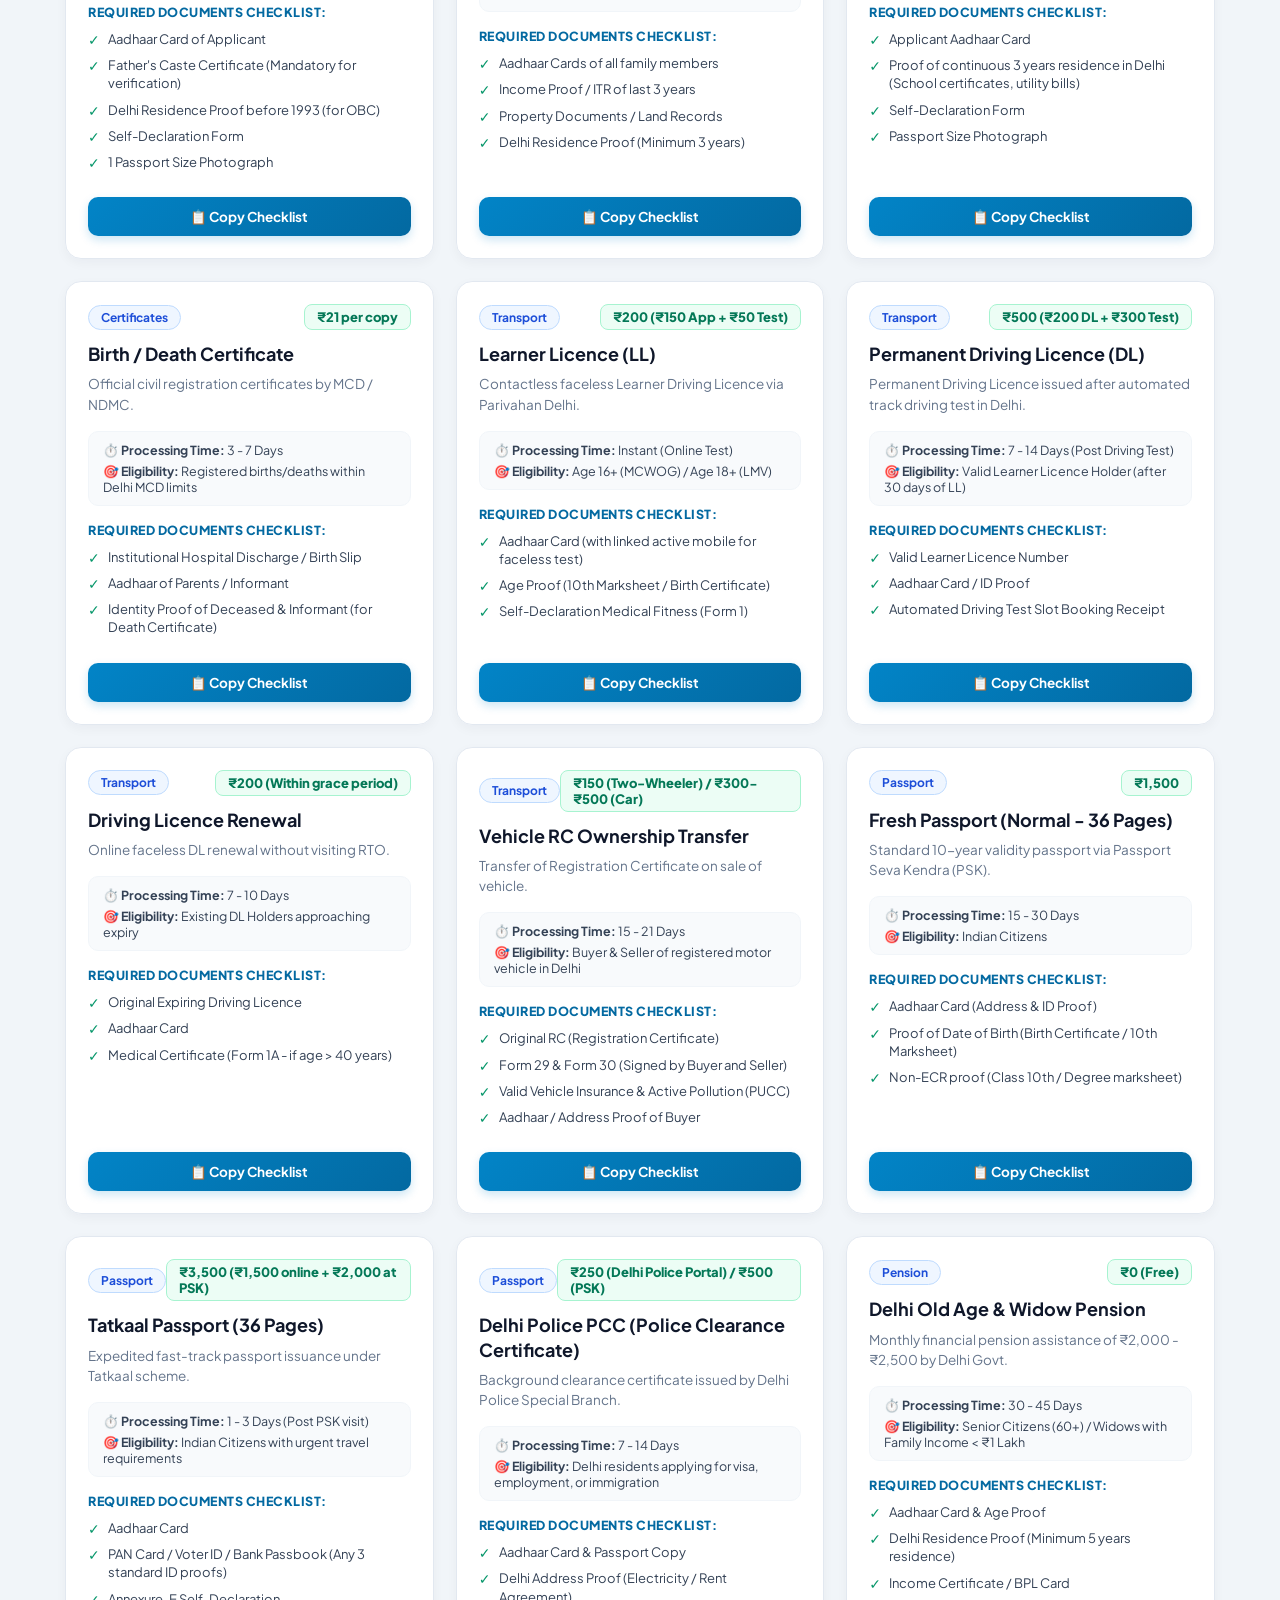
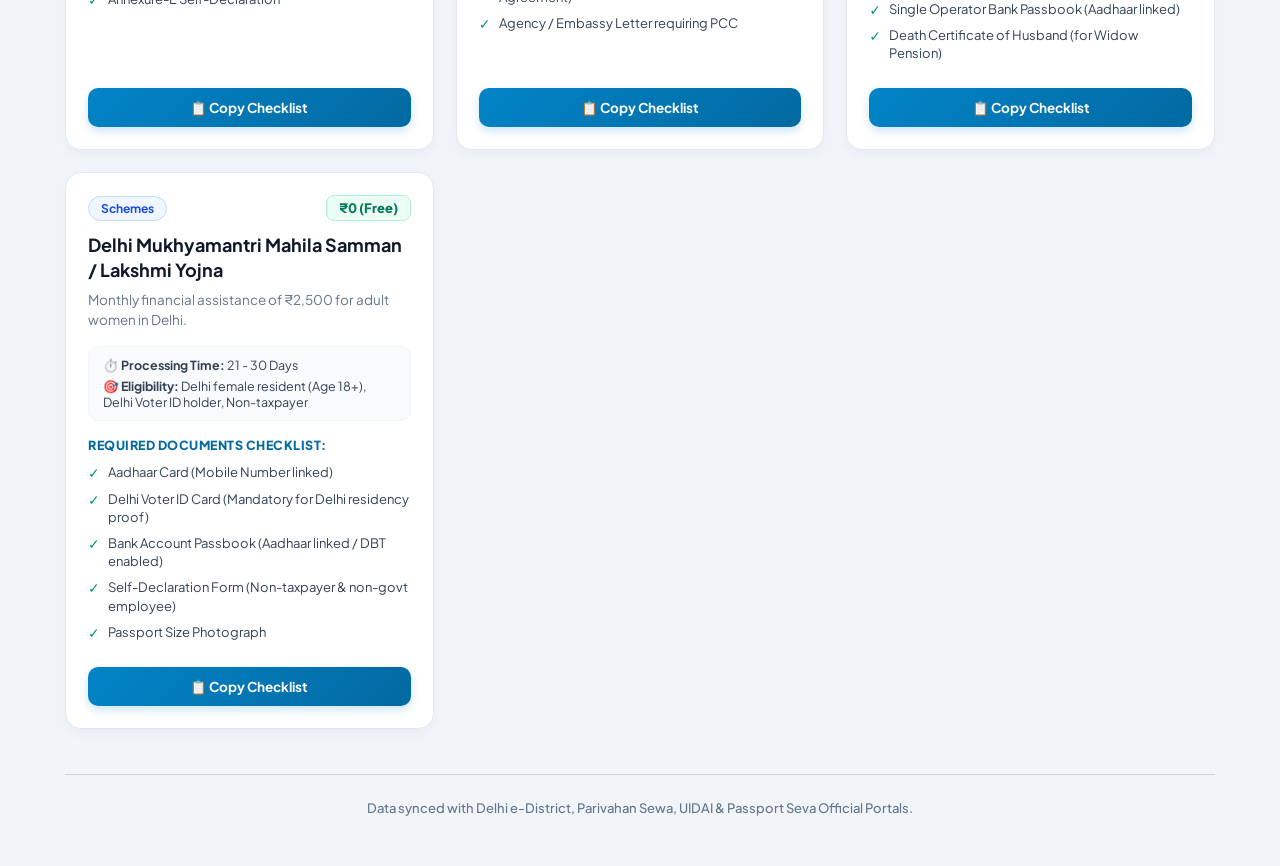
==== commit d943f85c: "Update index.html" ====
--- a/index.html
+++ b/index.html
@@ -4,6 +4,7 @@
   <meta charset="UTF-8">
   <meta name="viewport" content="width=device-width, initial-scale=1.0">
   <title>Delhi Seva Finder - Connecting You to Help & Resources</title>
+  <link rel="icon" href="logo.png">
   <link rel="preconnect" href="https://fonts.googleapis.com">
   <link rel="preconnect" href="https://fonts.gstatic.com" crossorigin>
   <link href="https://fonts.googleapis.com/css2?family=Plus+Jakarta+Sans:wght@400;500;600;700;800&display=swap" rel="stylesheet">
@@ -11,29 +12,26 @@
   <style>
     * { box-sizing: border-box; margin: 0; padding: 0; font-family: 'Plus Jakarta Sans', system-ui, -apple-system, sans-serif; }
     
+    /* Indian Parliament / Central Vista Landscape Theme */
     body { 
-      background-color: #f8fafc;
-      background-image: 
-        radial-gradient(at 0% 0%, rgba(249, 115, 22, 0.08) 0px, transparent 50%),
-        radial-gradient(at 100% 0%, rgba(2, 132, 199, 0.08) 0px, transparent 50%),
-        radial-gradient(at 50% 100%, rgba(16, 185, 129, 0.08) 0px, transparent 50%);
+      background: #f1f5f9 url('https://images.unsplash.com/photo-1597040663342-45b6af3d91a3?auto=format&fit=crop&w=2000&q=80') no-repeat center top fixed;
+      background-size: cover;
       color: #0f172a;
       min-height: 100vh;
       position: relative;
     }
 
-    /* Subtle Parliament / Civic Grid Watermark */
+    /* Soft Blur Overlay */
     body::before {
       content: "";
       position: fixed;
       inset: 0;
-      background-image: radial-gradient(#cbd5e1 1px, transparent 1px);
-      background-size: 24px 24px;
-      opacity: 0.5;
+      background: rgba(248, 250, 252, 0.88);
+      backdrop-filter: blur(5px);
       z-index: -1;
     }
 
-    .container { max-width: 1180px; margin: 0 auto; padding: 20px 15px 50px 15px; }
+    .container { max-width: 1180px; margin: 0 auto; padding: 25px 15px 50px 15px; }
     
     /* Header Area */
     header { 
@@ -43,19 +41,24 @@
       flex-direction: column;
       align-items: center;
     }
-
-    .logo-container {
+    
+    .brand-logo-card {
       background: #ffffff;
-      padding: 16px 28px;
+      padding: 12px 24px;
       border-radius: 20px;
-      box-shadow: 0 10px 25px -5px rgba(2, 132, 199, 0.08), 0 4px 10px rgba(0,0,0,0.03);
+      box-shadow: 0 10px 25px -5px rgba(2, 132, 199, 0.12), 0 4px 10px rgba(0,0,0,0.03);
       border: 1px solid #e2e8f0;
-      margin-bottom: 12px;
-      display: inline-flex;
-      flex-direction: column;
-      align-items: center;
-    }
-    
+      margin-bottom: 10px;
+      display: inline-block;
+    }
+
+    .brand-logo {
+      width: 100%;
+      max-width: 320px;
+      height: auto;
+      display: block;
+    }
+
     .header-tagline {
       display: inline-block;
       background: #ffffff;
@@ -71,7 +74,8 @@
 
     /* Search & Filter Bar */
     .controls-wrapper {
-      background: #ffffff;
+      background: rgba(255, 255, 255, 0.95);
+      backdrop-filter: blur(10px);
       border: 1px solid #e2e8f0;
       border-radius: 16px;
       padding: 14px 18px;
@@ -139,7 +143,8 @@
     .grid { display: grid; grid-template-columns: repeat(auto-fill, minmax(340px, 1fr)); gap: 22px; }
     
     .card { 
-      background: #ffffff; 
+      background: rgba(255, 255, 255, 0.95); 
+      backdrop-filter: blur(8px);
       border: 1px solid #e2e8f0; 
       border-radius: 16px; 
       padding: 22px; 
@@ -257,55 +262,8 @@
 
   <div class="container">
     <header>
-      <div class="logo-container">
-        <!-- Direct Embedded Vector Graphic of Delhi Seva Finder Logo -->
-        <svg width="290" height="110" viewBox="0 0 400 150" fill="none" xmlns="http://www.w3.org/2000/svg">
-          <defs>
-            <linearGradient id="saffronG" x1="0" y1="0" x2="1" y2="1">
-              <stop offset="0%" stop-color="#FF9933"/>
-              <stop offset="100%" stop-color="#FF6600"/>
-            </linearGradient>
-            <linearGradient id="blueG" x1="0" y1="0" x2="1" y2="1">
-              <stop offset="0%" stop-color="#0284c7"/>
-              <stop offset="100%" stop-color="#003366"/>
-            </linearGradient>
-            <linearGradient id="greenG" x1="0" y1="0" x2="1" y2="1">
-              <stop offset="0%" stop-color="#10b981"/>
-              <stop offset="100%" stop-color="#047857"/>
-            </linearGradient>
-          </defs>
-
-          <!-- Unity Circle (People holding hands around India Gate) -->
-          <circle cx="200" cy="50" r="38" stroke="url(#greenG)" stroke-width="3.5" fill="none" stroke-dasharray="160 20"/>
-          
-          <!-- Citizens Icon Heads -->
-          <circle cx="200" cy="10" r="6" fill="#f97316"/>
-          <circle cx="165" cy="25" r="5" fill="#0284c7"/>
-          <circle cx="235" cy="25" r="5" fill="#10b981"/>
-
-          <!-- India Gate Silhouette -->
-          <rect x="180" y="24" width="40" height="6" rx="2" fill="url(#saffronG)"/>
-          <rect x="184" y="30" width="8" height="34" fill="#0284c7"/>
-          <rect x="208" y="30" width="8" height="34" fill="#10b981"/>
-          <path d="M192 40 C192 46 208 46 208 40 Z" fill="#ffffff"/>
-          <rect x="176" y="64" width="48" height="4" rx="1" fill="#334155"/>
-
-          <!-- Search Magnifying Glass with Shaking Hands -->
-          <circle cx="170" cy="58" r="18" fill="#ffffff" stroke="url(#saffronG)" stroke-width="4"/>
-          <line x1="156" y1="72" x2="142" y2="86" stroke="#0284c7" stroke-width="6" stroke-linecap="round"/>
-          
-          <!-- Handshake Icon inside Magnifier -->
-          <path d="M162 58 L168 54 L174 60 L178 56" stroke="#0284c7" stroke-width="2.5" stroke-linecap="round" stroke-linejoin="round"/>
-          <path d="M165 62 L171 58" stroke="#f97316" stroke-width="2" stroke-linecap="round"/>
-
-          <!-- Typography -->
-          <text x="200" y="112" font-size="25" font-weight="900" font-family="'Plus Jakarta Sans', sans-serif" text-anchor="middle">
-            <tspan fill="#003366">DELHI SEVA</tspan><tspan fill="#FF9933">·FINDER</tspan>
-          </text>
-          <text x="200" y="132" font-size="9.5" font-weight="700" fill="#64748b" font-family="'Plus Jakarta Sans', sans-serif" text-anchor="middle" letter-spacing="1.5">
-            CONNECTING YOU TO HELP & RESOURCES
-          </text>
-        </svg>
+      <div class="brand-logo-card">
+        <img src="logo.png" alt="Delhi Seva Finder Logo" class="brand-logo">
       </div>
       <div>
         <span class="header-tagline">Official Govt Fees, Processing Time & Documents Portal</span>
@@ -336,295 +294,17 @@
     </footer>
   </div>
 
+  <script src="data.js"></script>
+
   <script>
-    // Embedded Services Data Registry
-    const defaultData = [
-      {
-        id: 1,
-        name: "Aadhaar Card - New Enrolment",
-        category: "Identity",
-        fee: "₹0 (Free)",
-        time: "15 - 30 Days",
-        eligibility: "All Indian Residents",
-        desc: "New 12-digit biometric identity card issued by UIDAI.",
-        docs: [
-          "Proof of Identity (Passport, Voter ID, PAN Card, etc.)",
-          "Proof of Address (Electricity Bill, Rent Agreement, Ration Card)",
-          "Proof of Date of Birth (Birth Certificate, Class 10th marksheet)"
-        ]
-      },
-      {
-        id: 2,
-        name: "Aadhaar Card - Demographic Update",
-        category: "Identity",
-        fee: "₹50",
-        time: "5 - 15 Days",
-        eligibility: "Existing Aadhaar Holders",
-        desc: "Update Name, Address, Date of Birth, Gender, or Mobile Number.",
-        docs: [
-          "Original Aadhaar Card",
-          "Valid Proof for change (e.g. Address Proof for address change)",
-          "Registered Mobile Number for OTP verification"
-        ]
-      },
-      {
-        id: 3,
-        name: "Aadhaar Card - Biometric Update",
-        category: "Identity",
-        fee: "₹100 (Free at age 5 & 15)",
-        time: "5 - 15 Days",
-        eligibility: "Existing Aadhaar Holders",
-        desc: "Update fingerprints, iris scans, or photo (Mandatory at ages 5 and 15).",
-        docs: [
-          "Original Aadhaar Card",
-          "Parent/Guardian Aadhaar (in case of minors)"
-        ]
-      },
-      {
-        id: 4,
-        name: "PAN Card - New / Correction",
-        category: "Identity",
-        fee: "₹107 (Physical) / ₹0 (Instant e-PAN)",
-        time: "7 - 15 Days",
-        eligibility: "Indian Citizens / Taxpayers",
-        desc: "Permanent Account Number for banking, financial & tax transactions.",
-        docs: [
-          "Aadhaar Card (Linked with Mobile for paperless OTP)",
-          "Proof of Identity & Address (if applying offline)",
-          "2 Passport Size Photographs"
-        ]
-      },
-      {
-        id: 5,
-        name: "Voter ID Card (Form 6)",
-        category: "Identity",
-        fee: "₹0 (Free)",
-        time: "15 - 30 Days",
-        eligibility: "Indian Citizens (Age 18+)",
-        desc: "Voter registration and EPIC card issuance by Election Commission of India.",
-        docs: [
-          "Age Proof (Birth Certificate / Aadhaar / 10th Marksheet)",
-          "Delhi Address Proof (Water/Electricity Bill / Aadhaar)",
-          "1 Passport Size Photograph"
-        ]
-      },
-      {
-        id: 6,
-        name: "Income Certificate",
-        category: "Certificates",
-        fee: "₹0 (Free)",
-        time: "14 Days",
-        eligibility: "Delhi Residents",
-        desc: "Official income certificate issued by Delhi Revenue Dept on e-District.",
-        docs: [
-          "Aadhaar Card of Applicant",
-          "Delhi Address Proof (Electricity / Water / Rent)",
-          "Self-Declaration of Family Income",
-          "Salary Slip / ITR (if employed/taxpayer)",
-          "1 Passport Size Photograph"
-        ]
-      },
-      {
-        id: 7,
-        name: "OBC / SC / ST Caste Certificate",
-        category: "Certificates",
-        fee: "₹0 (Free)",
-        time: "14 Days",
-        eligibility: "Delhi Residents belonging to reserved categories",
-        desc: "Caste certificate verification issued by SDM Office via Delhi e-District.",
-        docs: [
-          "Aadhaar Card of Applicant",
-          "Father's Caste Certificate (Mandatory for verification)",
-          "Delhi Residence Proof before 1993 (for OBC)",
-          "Self-Declaration Form",
-          "1 Passport Size Photograph"
-        ]
-      },
-      {
-        id: 8,
-        name: "EWS Certificate (Economically Weaker Section)",
-        category: "Certificates",
-        fee: "₹0 (Free)",
-        time: "21 Days",
-        eligibility: "General Category with Annual Family Income < ₹8 Lakh",
-        desc: "10% reservation certificate for general category in admissions & jobs.",
-        docs: [
-          "Aadhaar Cards of all family members",
-          "Income Proof / ITR of last 3 years",
-          "Property Documents / Land Records",
-          "Delhi Residence Proof (Minimum 3 years)"
-        ]
-      },
-      {
-        id: 9,
-        name: "Domicile Certificate",
-        category: "Certificates",
-        fee: "₹0 (Free)",
-        time: "14 Days",
-        eligibility: "Continuous Delhi Resident for 3+ years",
-        desc: "Certificate proving permanent residence in Delhi for quotas and state schemes.",
-        docs: [
-          "Applicant Aadhaar Card",
-          "Proof of continuous 3 years residence in Delhi (School certificates, utility bills)",
-          "Self-Declaration Form",
-          "Passport Size Photograph"
-        ]
-      },
-      {
-        id: 10,
-        name: "Birth / Death Certificate",
-        category: "Certificates",
-        fee: "₹21 per copy",
-        time: "3 - 7 Days",
-        eligibility: "Registered births/deaths within Delhi MCD limits",
-        desc: "Official civil registration certificates by MCD / NDMC.",
-        docs: [
-          "Institutional Hospital Discharge / Birth Slip",
-          "Aadhaar of Parents / Informant",
-          "Identity Proof of Deceased & Informant (for Death Certificate)"
-        ]
-      },
-      {
-        id: 11,
-        name: "Learner Licence (LL)",
-        category: "Transport",
-        fee: "₹200 (₹150 App + ₹50 Test)",
-        time: "Instant (Online Test)",
-        eligibility: "Age 16+ (MCWOG) / Age 18+ (LMV)",
-        desc: "Contactless faceless Learner Driving Licence via Parivahan Delhi.",
-        docs: [
-          "Aadhaar Card (with linked active mobile for faceless test)",
-          "Age Proof (10th Marksheet / Birth Certificate)",
-          "Self-Declaration Medical Fitness (Form 1)"
-        ]
-      },
-      {
-        id: 12,
-        name: "Permanent Driving Licence (DL)",
-        category: "Transport",
-        fee: "₹500 (₹200 DL + ₹300 Test)",
-        time: "7 - 14 Days (Post Driving Test)",
-        eligibility: "Valid Learner Licence Holder (after 30 days of LL)",
-        desc: "Permanent Driving Licence issued after automated track driving test in Delhi.",
-        docs: [
-          "Valid Learner Licence Number",
-          "Aadhaar Card / ID Proof",
-          "Automated Driving Test Slot Booking Receipt"
-        ]
-      },
-      {
-        id: 13,
-        name: "Driving Licence Renewal",
-        category: "Transport",
-        fee: "₹200 (Within grace period)",
-        time: "7 - 10 Days",
-        eligibility: "Existing DL Holders approaching expiry",
-        desc: "Online faceless DL renewal without visiting RTO.",
-        docs: [
-          "Original Expiring Driving Licence",
-          "Aadhaar Card",
-          "Medical Certificate (Form 1A - if age > 40 years)"
-        ]
-      },
-      {
-        id: 14,
-        name: "Vehicle RC Ownership Transfer",
-        category: "Transport",
-        fee: "₹150 (Two-Wheeler) / ₹300-₹500 (Car)",
-        time: "15 - 21 Days",
-        eligibility: "Buyer & Seller of registered motor vehicle in Delhi",
-        desc: "Transfer of Registration Certificate on sale of vehicle.",
-        docs: [
-          "Original RC (Registration Certificate)",
-          "Form 29 & Form 30 (Signed by Buyer and Seller)",
-          "Valid Vehicle Insurance & Active Pollution (PUCC)",
-          "Aadhaar / Address Proof of Buyer"
-        ]
-      },
-      {
-        id: 15,
-        name: "Fresh Passport (Normal - 36 Pages)",
-        category: "Passport",
-        fee: "₹1,500",
-        time: "15 - 30 Days",
-        eligibility: "Indian Citizens",
-        desc: "Standard 10-year validity passport via Passport Seva Kendra (PSK).",
-        docs: [
-          "Aadhaar Card (Address & ID Proof)",
-          "Proof of Date of Birth (Birth Certificate / 10th Marksheet)",
-          "Non-ECR proof (Class 10th / Degree marksheet)"
-        ]
-      },
-      {
-        id: 16,
-        name: "Tatkaal Passport (36 Pages)",
-        category: "Passport",
-        fee: "₹3,500 (₹1,500 online + ₹2,000 at PSK)",
-        time: "1 - 3 Days (Post PSK visit)",
-        eligibility: "Indian Citizens with urgent travel requirements",
-        desc: "Expedited fast-track passport issuance under Tatkaal scheme.",
-        docs: [
-          "Aadhaar Card",
-          "PAN Card / Voter ID / Bank Passbook (Any 3 standard ID proofs)",
-          "Annexure-E Self-Declaration"
-        ]
-      },
-      {
-        id: 17,
-        name: "Delhi Police PCC (Police Clearance Certificate)",
-        category: "Passport",
-        fee: "₹250 (Delhi Police Portal) / ₹500 (PSK)",
-        time: "7 - 14 Days",
-        eligibility: "Delhi residents applying for visa, employment, or immigration",
-        desc: "Background clearance certificate issued by Delhi Police Special Branch.",
-        docs: [
-          "Aadhaar Card & Passport Copy",
-          "Delhi Address Proof (Electricity / Rent Agreement)",
-          "Agency / Embassy Letter requiring PCC"
-        ]
-      },
-      {
-        id: 18,
-        name: "Delhi Old Age & Widow Pension",
-        category: "Pension",
-        fee: "₹0 (Free)",
-        time: "30 - 45 Days",
-        eligibility: "Senior Citizens (60+) / Widows with Family Income < ₹1 Lakh",
-        desc: "Monthly financial pension assistance of ₹2,000 - ₹2,500 by Delhi Govt.",
-        docs: [
-          "Aadhaar Card & Age Proof",
-          "Delhi Residence Proof (Minimum 5 years residence)",
-          "Income Certificate / BPL Card",
-          "Single Operator Bank Passbook (Aadhaar linked)",
-          "Death Certificate of Husband (for Widow Pension)"
-        ]
-      },
-      {
-        id: 19,
-        name: "Delhi Mukhyamantri Mahila Samman / Lakshmi Yojna",
-        category: "Schemes",
-        fee: "₹0 (Free)",
-        time: "21 - 30 Days",
-        eligibility: "Delhi female resident (Age 18+), Delhi Voter ID holder, Non-taxpayer",
-        desc: "Monthly financial assistance of ₹2,500 for adult women in Delhi.",
-        docs: [
-          "Aadhaar Card (Mobile Number linked)",
-          "Delhi Voter ID Card (Mandatory for Delhi residency proof)",
-          "Bank Account Passbook (Aadhaar linked / DBT enabled)",
-          "Self-Declaration Form (Non-taxpayer & non-govt employee)",
-          "Passport Size Photograph"
-        ]
-      }
-    ];
-
-    const currentServices = (typeof servicesData !== 'undefined') ? servicesData : defaultData;
-
     function renderServices() {
       const q = document.getElementById('searchInput').value.trim().toLowerCase();
       const cat = document.getElementById('categorySelect').value;
       const grid = document.getElementById('serviceGrid');
 
-      const filtered = currentServices.filter(s => {
+      const dataList = (typeof servicesData !== 'undefined') ? servicesData : [];
+
+      const filtered = dataList.filter(s => {
         const matchesQuery = s.name.toLowerCase().includes(q) || 
                              s.desc.toLowerCase().includes(q) || 
                              s.docs.some(d => d.toLowerCase().includes(q));
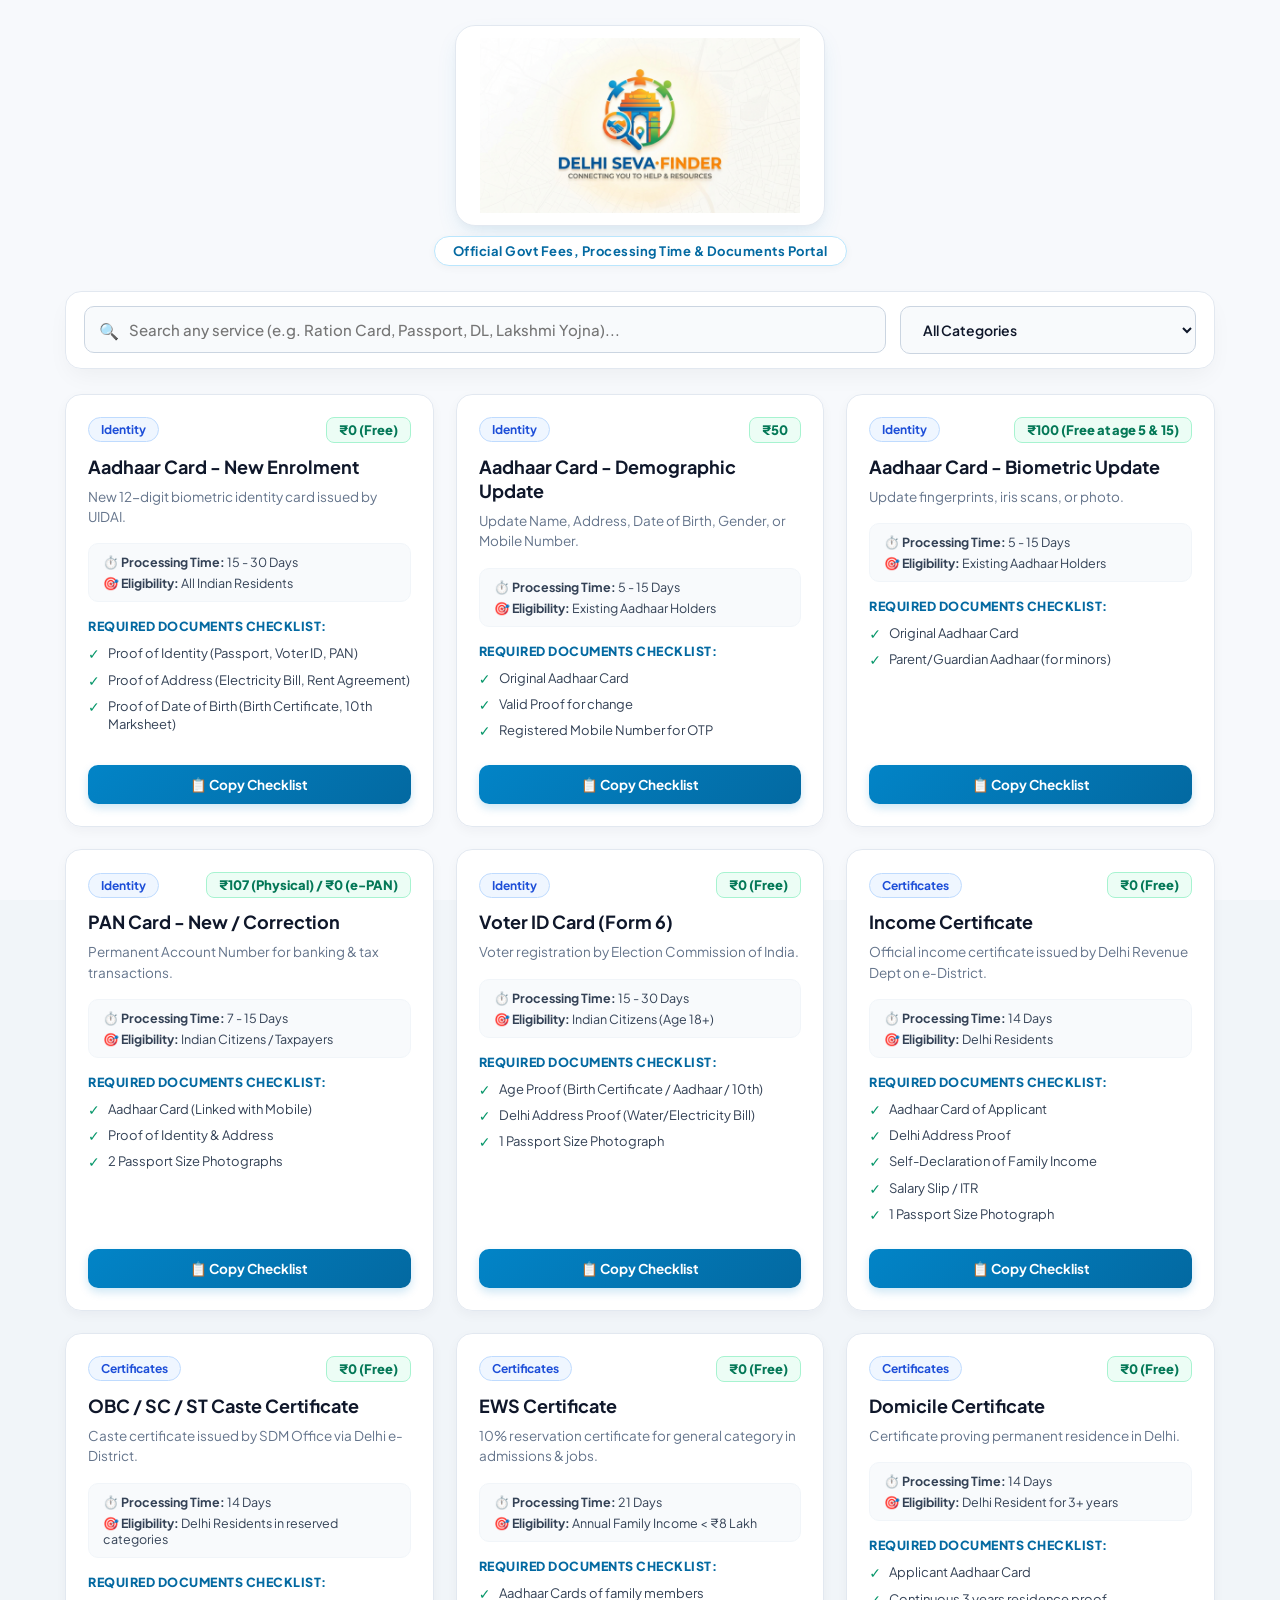
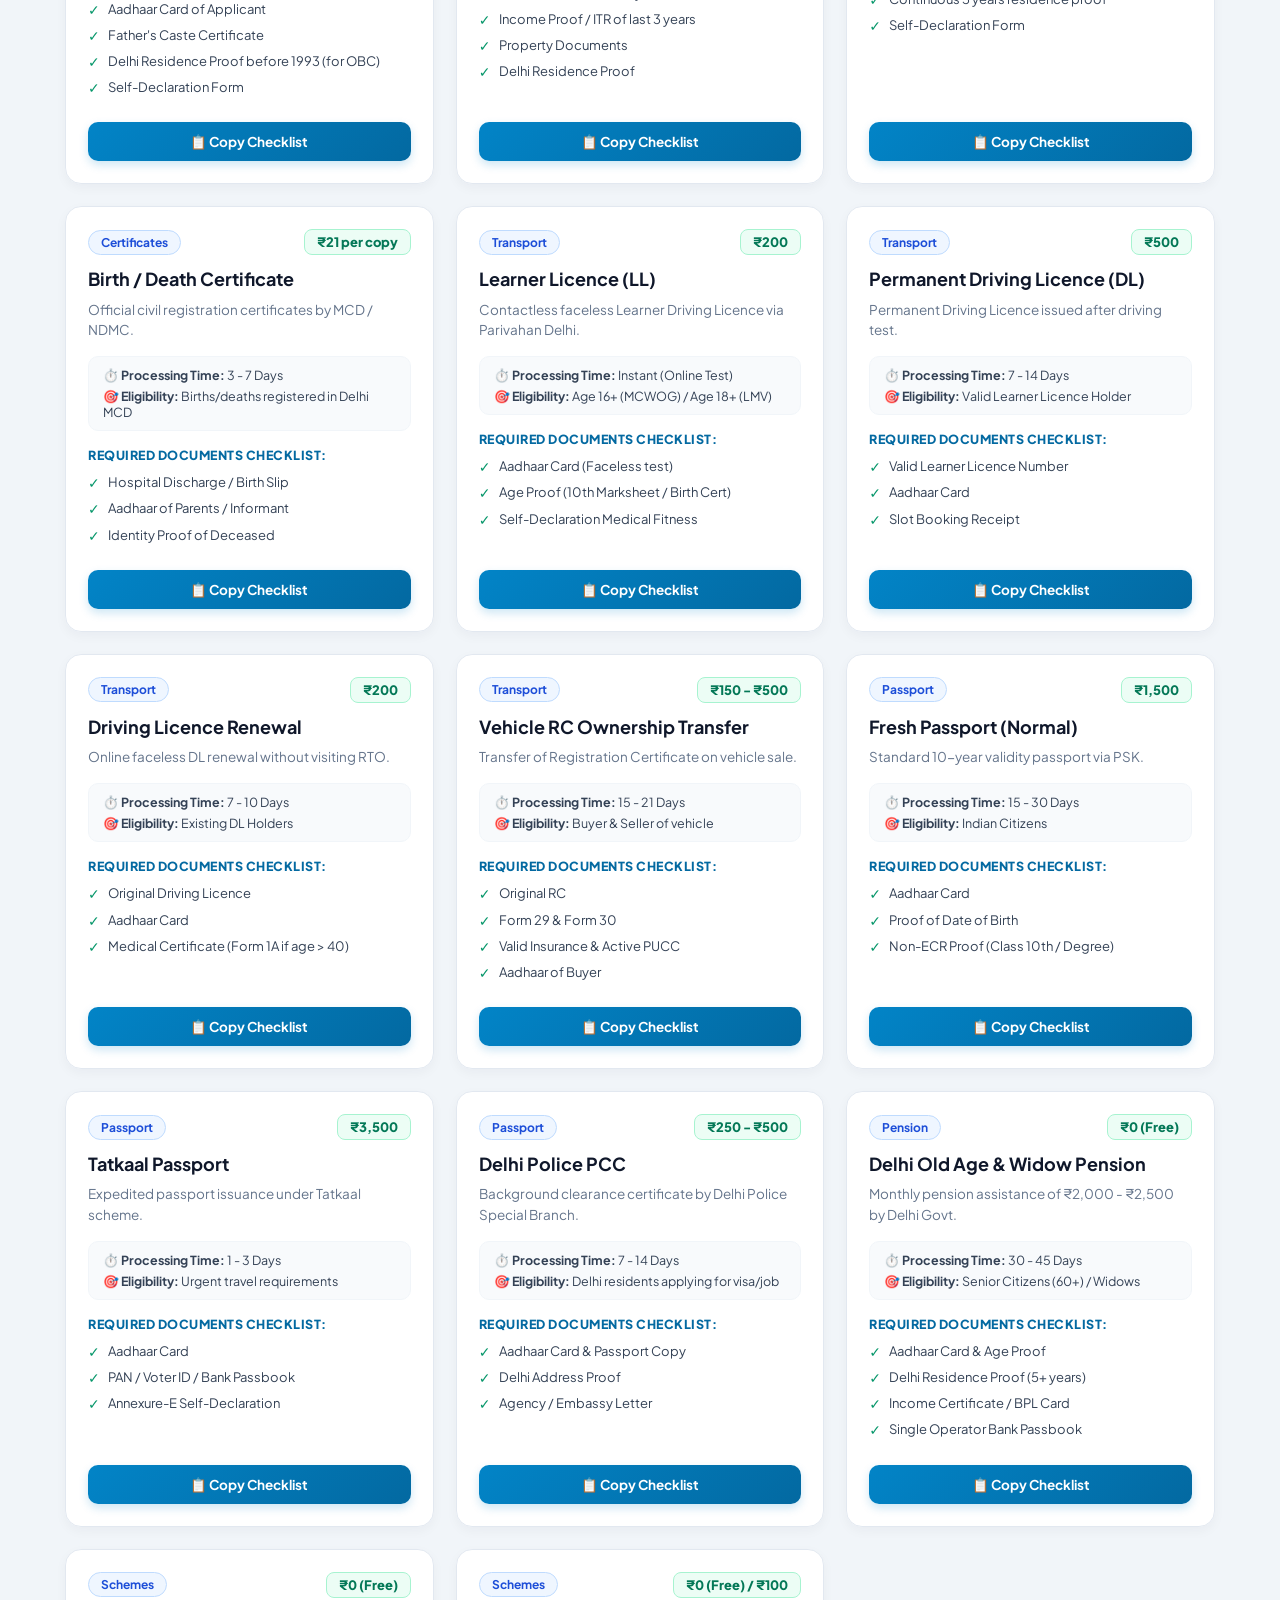
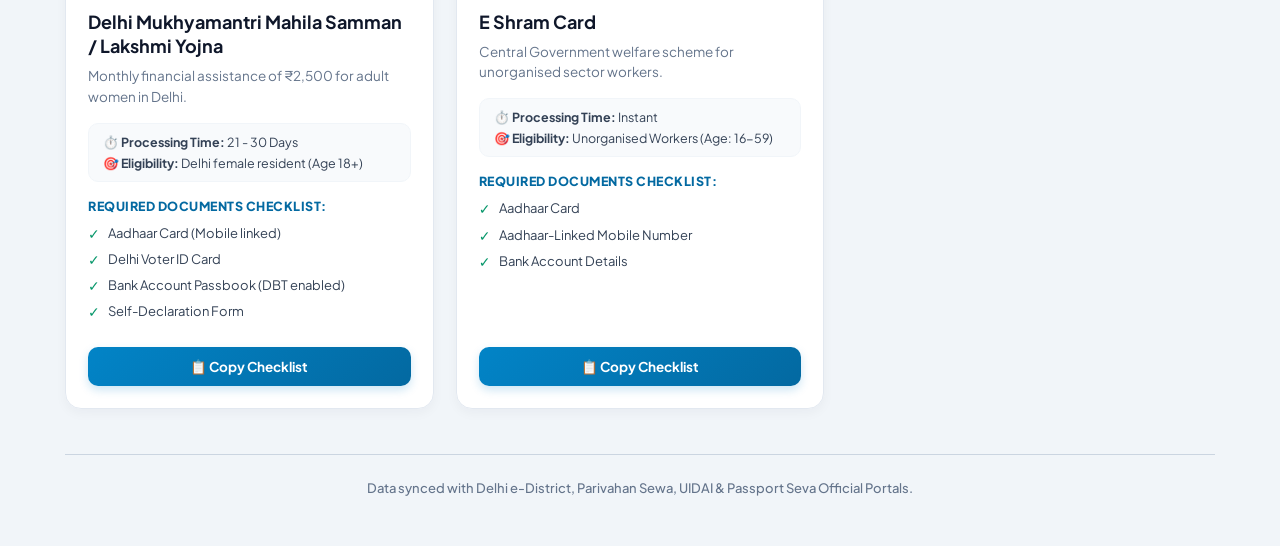
==== commit fae479f0: "Update index.html" ====
--- a/index.html
+++ b/index.html
@@ -2,8 +2,9 @@
 <html lang="hi">
 <head>
   <meta charset="UTF-8">
+  <meta name="google-site-verification" content="google2bc5ee1a9f538f76" />
   <meta name="viewport" content="width=device-width, initial-scale=1.0">
-  <title>Delhi Seva Finder - Connecting You to Help & Resources</title>
+  <title>Delhi Seva Finder - Official Government Services & Documents</title>
   <link rel="icon" href="logo.png">
   <link rel="preconnect" href="https://fonts.googleapis.com">
   <link rel="preconnect" href="https://fonts.gstatic.com" crossorigin>
@@ -12,7 +13,6 @@
   <style>
     * { box-sizing: border-box; margin: 0; padding: 0; font-family: 'Plus Jakarta Sans', system-ui, -apple-system, sans-serif; }
     
-    /* Indian Parliament / Central Vista Landscape Theme */
     body { 
       background: #f1f5f9 url('https://images.unsplash.com/photo-1597040663342-45b6af3d91a3?auto=format&fit=crop&w=2000&q=80') no-repeat center top fixed;
       background-size: cover;
@@ -21,7 +21,6 @@
       position: relative;
     }
 
-    /* Soft Blur Overlay */
     body::before {
       content: "";
       position: fixed;
@@ -33,7 +32,6 @@
 
     .container { max-width: 1180px; margin: 0 auto; padding: 25px 15px 50px 15px; }
     
-    /* Header Area */
     header { 
       text-align: center; 
       margin-bottom: 25px; 
@@ -72,7 +70,6 @@
       box-shadow: 0 2px 8px rgba(0,0,0,0.04);
     }
 
-    /* Search & Filter Bar */
     .controls-wrapper {
       background: rgba(255, 255, 255, 0.95);
       backdrop-filter: blur(10px);
@@ -104,7 +101,6 @@
       font-size: 15px; 
       font-weight: 500;
       outline: none; 
-      transition: all 0.2s ease;
     }
 
     .search-input:focus { 
@@ -139,7 +135,6 @@
       background: #fff;
     }
 
-    /* Cards Grid */
     .grid { display: grid; grid-template-columns: repeat(auto-fill, minmax(340px, 1fr)); gap: 22px; }
     
     .card { 
@@ -152,13 +147,12 @@
       flex-direction: column; 
       justify-content: space-between; 
       box-shadow: 0 4px 12px rgba(15, 23, 42, 0.04);
-      transition: transform 0.2s ease, box-shadow 0.2s ease, border-color 0.2s ease;
+      transition: transform 0.2s ease, box-shadow 0.2s ease;
     }
 
     .card:hover { 
       transform: translateY(-4px); 
       box-shadow: 0 16px 30px -8px rgba(15, 23, 42, 0.1); 
-      border-color: #38bdf8;
     }
     
     .card-top { display: flex; justify-content: space-between; align-items: center; margin-bottom: 12px; }
@@ -244,8 +238,6 @@
       font-weight: 700;
       box-shadow: 0 4px 10px rgba(2, 132, 199, 0.2);
     }
-
-    .copy-btn:hover { opacity: 0.92; }
 
     footer { 
       text-align: center; 
@@ -294,15 +286,46 @@
     </footer>
   </div>
 
+  <!-- Primary External Data Link -->
   <script src="data.js"></script>
 
   <script>
+    // Fallback Data
+    const fallbackData = [
+      { id: 1, name: "Aadhaar Card - New Enrolment", category: "Identity", fee: "₹0 (Free)", time: "15 - 30 Days", eligibility: "All Indian Residents", desc: "New 12-digit biometric identity card issued by UIDAI.", docs: ["Proof of Identity (Passport, Voter ID, PAN)", "Proof of Address (Electricity Bill, Rent Agreement)", "Proof of Date of Birth (Birth Certificate, 10th Marksheet)"] },
+      { id: 2, name: "Aadhaar Card - Demographic Update", category: "Identity", fee: "₹50", time: "5 - 15 Days", eligibility: "Existing Aadhaar Holders", desc: "Update Name, Address, Date of Birth, Gender, or Mobile Number.", docs: ["Original Aadhaar Card", "Valid Proof for change", "Registered Mobile Number for OTP"] },
+      { id: 3, name: "Aadhaar Card - Biometric Update", category: "Identity", fee: "₹100 (Free at age 5 & 15)", time: "5 - 15 Days", eligibility: "Existing Aadhaar Holders", desc: "Update fingerprints, iris scans, or photo.", docs: ["Original Aadhaar Card", "Parent/Guardian Aadhaar (for minors)"] },
+      { id: 4, name: "PAN Card - New / Correction", category: "Identity", fee: "₹107 (Physical) / ₹0 (e-PAN)", time: "7 - 15 Days", eligibility: "Indian Citizens / Taxpayers", desc: "Permanent Account Number for banking & tax transactions.", docs: ["Aadhaar Card (Linked with Mobile)", "Proof of Identity & Address", "2 Passport Size Photographs"] },
+      { id: 5, name: "Voter ID Card (Form 6)", category: "Identity", fee: "₹0 (Free)", time: "15 - 30 Days", eligibility: "Indian Citizens (Age 18+)", desc: "Voter registration by Election Commission of India.", docs: ["Age Proof (Birth Certificate / Aadhaar / 10th)", "Delhi Address Proof (Water/Electricity Bill)", "1 Passport Size Photograph"] },
+      { id: 6, name: "Income Certificate", category: "Certificates", fee: "₹0 (Free)", time: "14 Days", eligibility: "Delhi Residents", desc: "Official income certificate issued by Delhi Revenue Dept on e-District.", docs: ["Aadhaar Card of Applicant", "Delhi Address Proof", "Self-Declaration of Family Income", "Salary Slip / ITR", "1 Passport Size Photograph"] },
+      { id: 7, name: "OBC / SC / ST Caste Certificate", category: "Certificates", fee: "₹0 (Free)", time: "14 Days", eligibility: "Delhi Residents in reserved categories", desc: "Caste certificate issued by SDM Office via Delhi e-District.", docs: ["Aadhaar Card of Applicant", "Father's Caste Certificate", "Delhi Residence Proof before 1993 (for OBC)", "Self-Declaration Form"] },
+      { id: 8, name: "EWS Certificate", category: "Certificates", fee: "₹0 (Free)", time: "21 Days", eligibility: "Annual Family Income < ₹8 Lakh", desc: "10% reservation certificate for general category in admissions & jobs.", docs: ["Aadhaar Cards of family members", "Income Proof / ITR of last 3 years", "Property Documents", "Delhi Residence Proof"] },
+      { id: 9, name: "Domicile Certificate", category: "Certificates", fee: "₹0 (Free)", time: "14 Days", eligibility: "Delhi Resident for 3+ years", desc: "Certificate proving permanent residence in Delhi.", docs: ["Applicant Aadhaar Card", "Continuous 3 years residence proof", "Self-Declaration Form"] },
+      { id: 10, name: "Birth / Death Certificate", category: "Certificates", fee: "₹21 per copy", time: "3 - 7 Days", eligibility: "Births/deaths registered in Delhi MCD", desc: "Official civil registration certificates by MCD / NDMC.", docs: ["Hospital Discharge / Birth Slip", "Aadhaar of Parents / Informant", "Identity Proof of Deceased"] },
+      { id: 11, name: "Learner Licence (LL)", category: "Transport", fee: "₹200", time: "Instant (Online Test)", eligibility: "Age 16+ (MCWOG) / Age 18+ (LMV)", desc: "Contactless faceless Learner Driving Licence via Parivahan Delhi.", docs: ["Aadhaar Card (Faceless test)", "Age Proof (10th Marksheet / Birth Cert)", "Self-Declaration Medical Fitness"] },
+      { id: 12, name: "Permanent Driving Licence (DL)", category: "Transport", fee: "₹500", time: "7 - 14 Days", eligibility: "Valid Learner Licence Holder", desc: "Permanent Driving Licence issued after driving test.", docs: ["Valid Learner Licence Number", "Aadhaar Card", "Slot Booking Receipt"] },
+      { id: 13, name: "Driving Licence Renewal", category: "Transport", fee: "₹200", time: "7 - 10 Days", eligibility: "Existing DL Holders", desc: "Online faceless DL renewal without visiting RTO.", docs: ["Original Driving Licence", "Aadhaar Card", "Medical Certificate (Form 1A if age > 40)"] },
+      { id: 14, name: "Vehicle RC Ownership Transfer", category: "Transport", fee: "₹150 - ₹500", time: "15 - 21 Days", eligibility: "Buyer & Seller of vehicle", desc: "Transfer of Registration Certificate on vehicle sale.", docs: ["Original RC", "Form 29 & Form 30", "Valid Insurance & Active PUCC", "Aadhaar of Buyer"] },
+      { id: 15, name: "Fresh Passport (Normal)", category: "Passport", fee: "₹1,500", time: "15 - 30 Days", eligibility: "Indian Citizens", desc: "Standard 10-year validity passport via PSK.", docs: ["Aadhaar Card", "Proof of Date of Birth", "Non-ECR Proof (Class 10th / Degree)"] },
+      { id: 16, name: "Tatkaal Passport", category: "Passport", fee: "₹3,500", time: "1 - 3 Days", eligibility: "Urgent travel requirements", desc: "Expedited passport issuance under Tatkaal scheme.", docs: ["Aadhaar Card", "PAN / Voter ID / Bank Passbook", "Annexure-E Self-Declaration"] },
+      { id: 17, name: "Delhi Police PCC", category: "Passport", fee: "₹250 - ₹500", time: "7 - 14 Days", eligibility: "Delhi residents applying for visa/job", desc: "Background clearance certificate by Delhi Police Special Branch.", docs: ["Aadhaar Card & Passport Copy", "Delhi Address Proof", "Agency / Embassy Letter"] },
+      { id: 18, name: "Delhi Old Age & Widow Pension", category: "Pension", fee: "₹0 (Free)", time: "30 - 45 Days", eligibility: "Senior Citizens (60+) / Widows", desc: "Monthly pension assistance of ₹2,000 - ₹2,500 by Delhi Govt.", docs: ["Aadhaar Card & Age Proof", "Delhi Residence Proof (5+ years)", "Income Certificate / BPL Card", "Single Operator Bank Passbook"] },
+      { id: 19, name: "Delhi Mukhyamantri Mahila Samman / Lakshmi Yojna", category: "Schemes", fee: "₹0 (Free)", time: "21 - 30 Days", eligibility: "Delhi female resident (Age 18+)", desc: "Monthly financial assistance of ₹2,500 for adult women in Delhi.", docs: ["Aadhaar Card (Mobile linked)", "Delhi Voter ID Card", "Bank Account Passbook (DBT enabled)", "Self-Declaration Form"] },
+      { id: 20, name: "E Shram Card", category: "Schemes", fee: "₹0 (Free) / ₹100", time: "Instant", eligibility: "Unorganised Workers (Age: 16-59)", desc: "Central Government welfare scheme for unorganised sector workers.", docs: ["Aadhaar Card", "Aadhaar-Linked Mobile Number", "Bank Account Details"] }
+    ];
+
+    function getActiveData() {
+      if (typeof servicesData !== 'undefined' && Array.isArray(servicesData) && servicesData.length > 0) {
+        return servicesData;
+      }
+      return fallbackData;
+    }
+
     function renderServices() {
       const q = document.getElementById('searchInput').value.trim().toLowerCase();
       const cat = document.getElementById('categorySelect').value;
       const grid = document.getElementById('serviceGrid');
-
-      const dataList = (typeof servicesData !== 'undefined') ? servicesData : [];
+      const dataList = getActiveData();
 
       const filtered = dataList.filter(s => {
         const matchesQuery = s.name.toLowerCase().includes(q) || 
@@ -348,7 +371,7 @@
     function copyChecklist(title, docs) {
       const text = `📋 *${title} - Required Documents*\n\n` + docs.map((d, i) => `${i+1}. ${d}`).join('\n') + `\n\n📌 Check complete details on Delhi Seva Finder:\n` + window.location.href;
       navigator.clipboard.writeText(text);
-      alert(`"${title}" checklist copied to clipboard!`);
+      alert(`"${title}" checklist copied!`);
     }
 
     window.onload = renderServices;
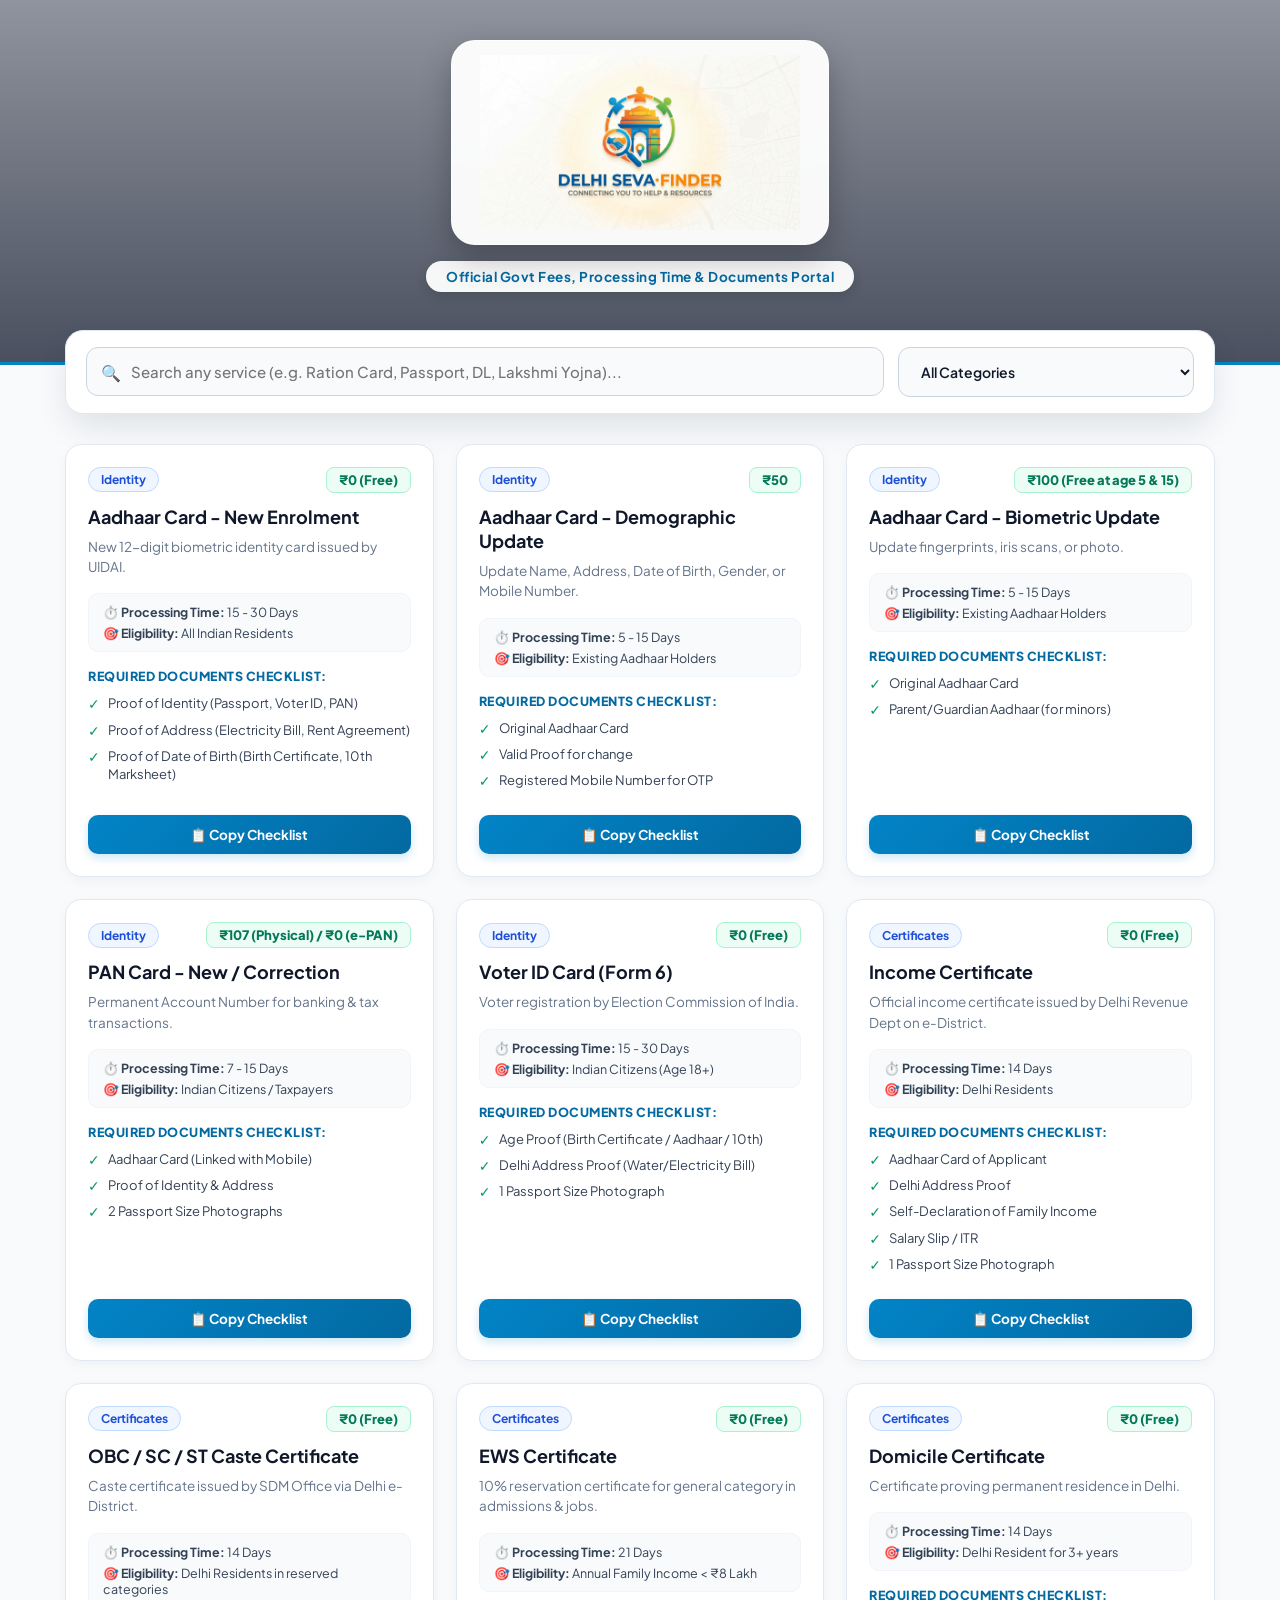
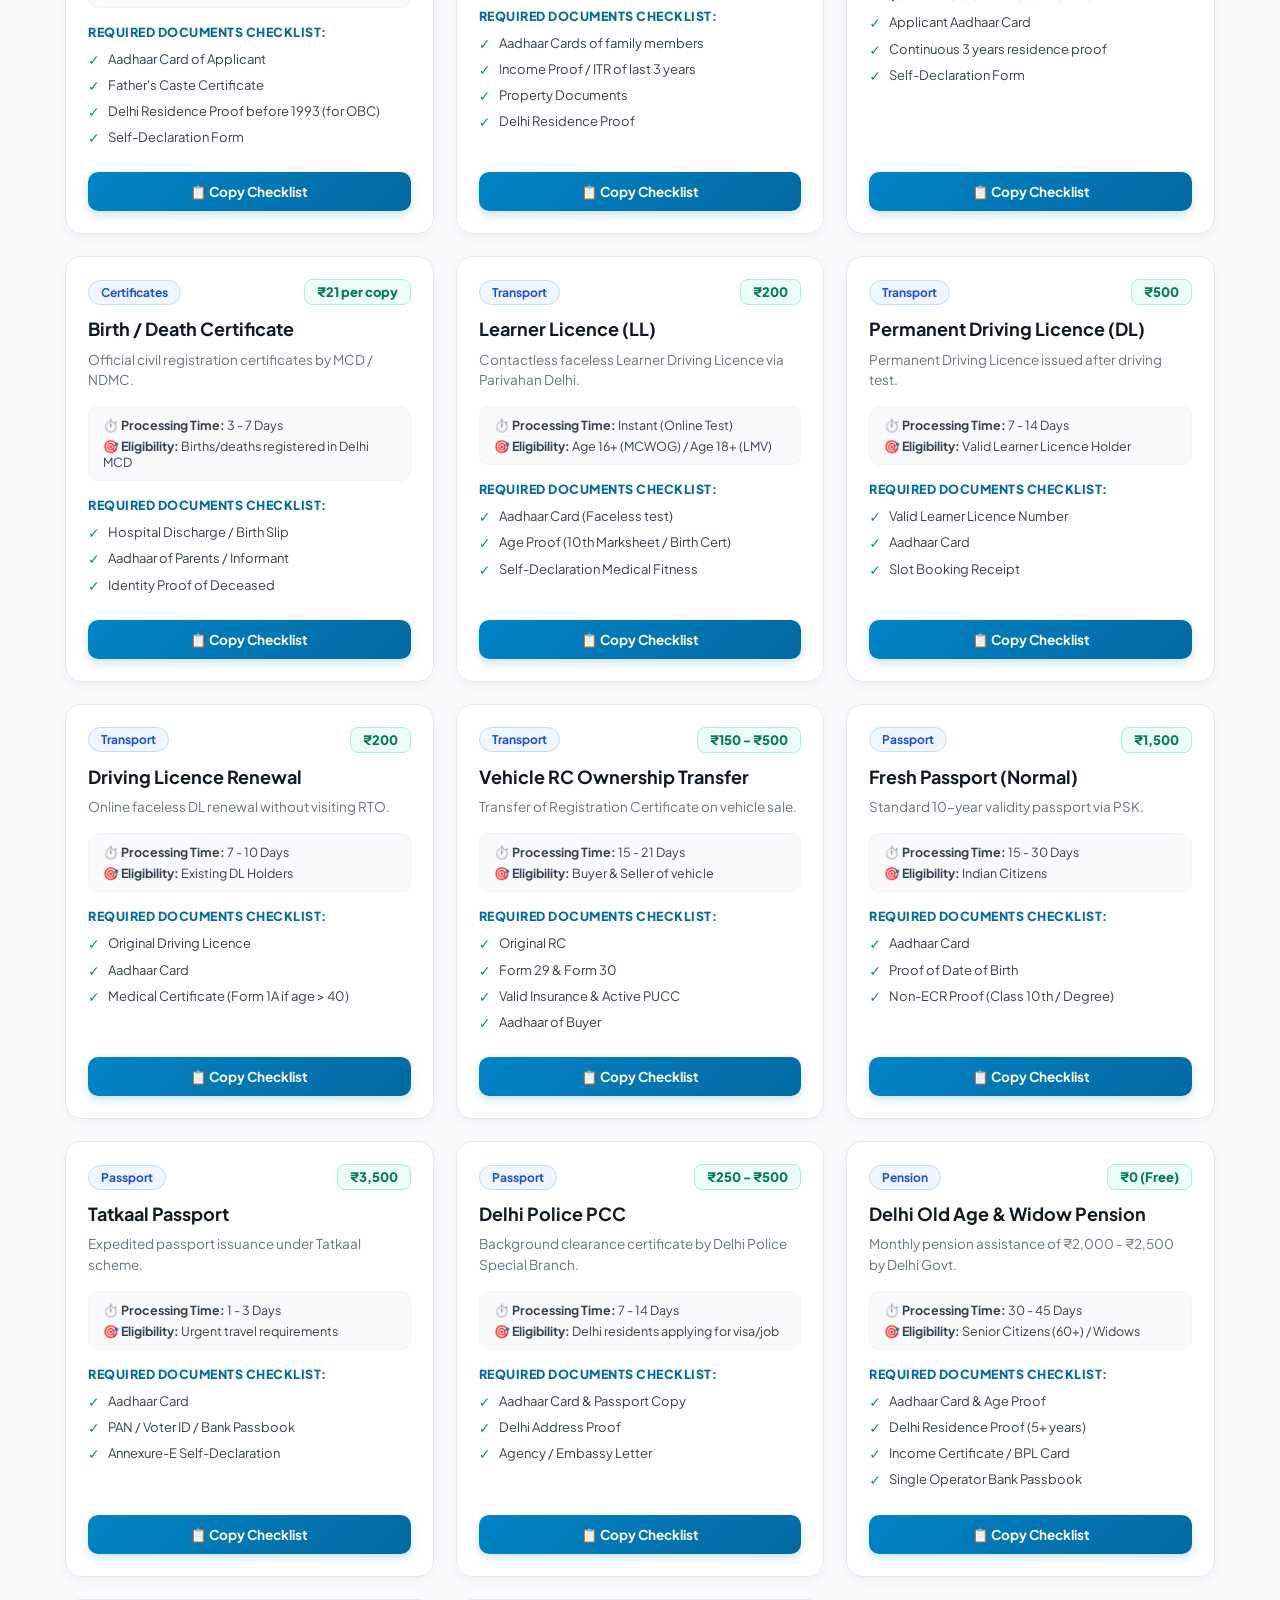
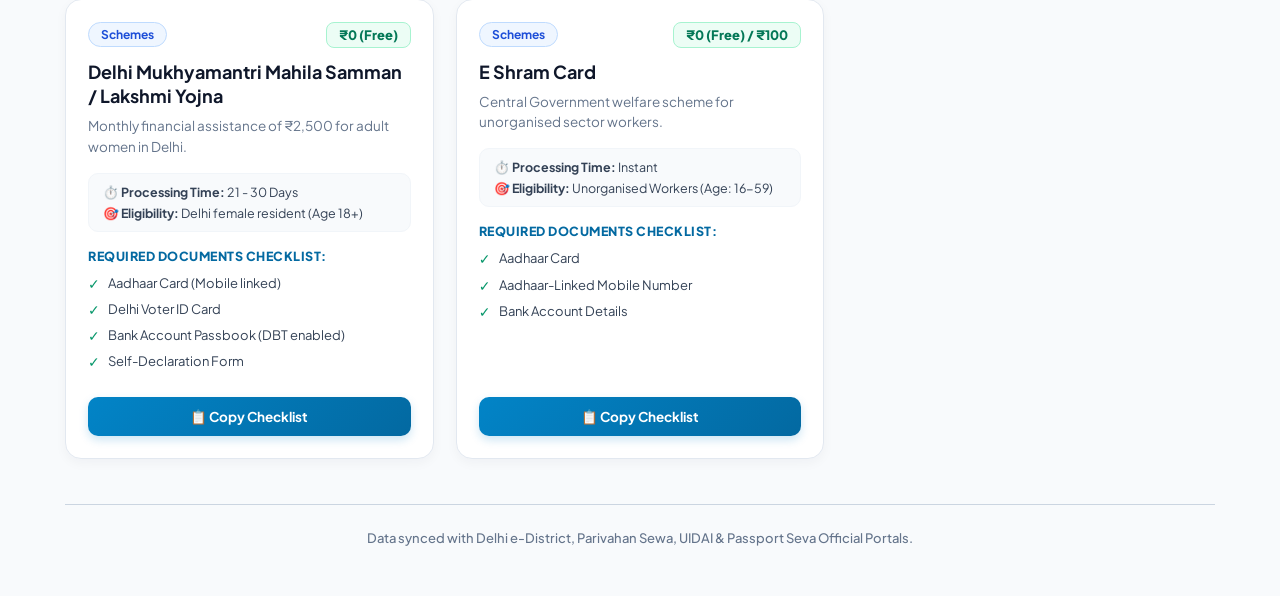
==== commit f8004086: "Update index.html" ====
--- a/index.html
+++ b/index.html
@@ -14,39 +14,30 @@
     * { box-sizing: border-box; margin: 0; padding: 0; font-family: 'Plus Jakarta Sans', system-ui, -apple-system, sans-serif; }
     
     body { 
-      background: #f1f5f9 url('https://images.unsplash.com/photo-1597040663342-45b6af3d91a3?auto=format&fit=crop&w=2000&q=80') no-repeat center top fixed;
-      background-size: cover;
+      background-color: #f8fafc;
       color: #0f172a;
       min-height: 100vh;
+    }
+
+    /* Top Parliament Landscape Hero Header */
+    .hero-banner {
+      background: linear-gradient(180deg, rgba(15, 23, 42, 0.45) 0%, rgba(15, 23, 42, 0.75) 100%), 
+                  url('https://images.unsplash.com/photo-1597040663342-45b6af3d91a3?auto=format&fit=crop&w=2000&q=85') no-repeat center 35%;
+      background-size: cover;
+      padding: 40px 15px 70px 15px;
+      text-align: center;
       position: relative;
-    }
-
-    body::before {
-      content: "";
-      position: fixed;
-      inset: 0;
-      background: rgba(248, 250, 252, 0.88);
-      backdrop-filter: blur(5px);
-      z-index: -1;
-    }
-
-    .container { max-width: 1180px; margin: 0 auto; padding: 25px 15px 50px 15px; }
-    
-    header { 
-      text-align: center; 
-      margin-bottom: 25px; 
-      display: flex;
-      flex-direction: column;
-      align-items: center;
-    }
-    
+      border-bottom: 3px solid #0284c7;
+    }
+
     .brand-logo-card {
-      background: #ffffff;
-      padding: 12px 24px;
-      border-radius: 20px;
-      box-shadow: 0 10px 25px -5px rgba(2, 132, 199, 0.12), 0 4px 10px rgba(0,0,0,0.03);
-      border: 1px solid #e2e8f0;
-      margin-bottom: 10px;
+      background: rgba(255, 255, 255, 0.96);
+      backdrop-filter: blur(10px);
+      padding: 14px 28px;
+      border-radius: 24px;
+      box-shadow: 0 12px 30px rgba(0, 0, 0, 0.25);
+      border: 1px solid rgba(255, 255, 255, 0.8);
+      margin-bottom: 12px;
       display: inline-block;
     }
 
@@ -59,25 +50,32 @@
 
     .header-tagline {
       display: inline-block;
-      background: #ffffff;
+      background: rgba(255, 255, 255, 0.95);
       color: #0369a1;
-      font-size: 13px;
+      font-size: 13.5px;
       font-weight: 700;
       letter-spacing: 0.5px;
-      padding: 6px 18px;
+      padding: 7px 20px;
       border-radius: 30px;
-      border: 1px solid #bae6fd;
-      box-shadow: 0 2px 8px rgba(0,0,0,0.04);
-    }
-
+      box-shadow: 0 4px 12px rgba(0, 0, 0, 0.15);
+    }
+
+    .container { 
+      max-width: 1180px; 
+      margin: -35px auto 50px auto; 
+      padding: 0 15px; 
+      position: relative;
+      z-index: 10;
+    }
+
+    /* Controls Bar Overlay */
     .controls-wrapper {
-      background: rgba(255, 255, 255, 0.95);
-      backdrop-filter: blur(10px);
-      border: 1px solid #e2e8f0;
-      border-radius: 16px;
-      padding: 14px 18px;
-      margin-bottom: 25px;
-      box-shadow: 0 10px 25px -5px rgba(0, 0, 0, 0.05);
+      background: #ffffff;
+      border: 1.5px solid #e2e8f0;
+      border-radius: 18px;
+      padding: 16px 20px;
+      margin-bottom: 30px;
+      box-shadow: 0 15px 35px -5px rgba(15, 23, 42, 0.12);
       display: flex;
       flex-wrap: wrap;
       gap: 14px;
@@ -93,14 +91,15 @@
 
     .search-input { 
       width: 100%;
-      padding: 13px 16px 13px 44px; 
+      padding: 14px 16px 14px 44px; 
       background: #f8fafc; 
       border: 1.5px solid #cbd5e1; 
-      border-radius: 10px; 
+      border-radius: 12px; 
       color: #0f172a; 
       font-size: 15px; 
       font-weight: 500;
       outline: none; 
+      transition: all 0.2s ease;
     }
 
     .search-input:focus { 
@@ -119,10 +118,10 @@
     }
 
     .category-select { 
-      padding: 13px 18px; 
+      padding: 14px 18px; 
       background: #f8fafc; 
       border: 1.5px solid #cbd5e1; 
-      border-radius: 10px; 
+      border-radius: 12px; 
       color: #0f172a; 
       font-size: 14px; 
       font-weight: 600;
@@ -135,11 +134,11 @@
       background: #fff;
     }
 
+    /* Cards Grid */
     .grid { display: grid; grid-template-columns: repeat(auto-fill, minmax(340px, 1fr)); gap: 22px; }
     
     .card { 
-      background: rgba(255, 255, 255, 0.95); 
-      backdrop-filter: blur(8px);
+      background: #ffffff; 
       border: 1px solid #e2e8f0; 
       border-radius: 16px; 
       padding: 22px; 
@@ -147,12 +146,13 @@
       flex-direction: column; 
       justify-content: space-between; 
       box-shadow: 0 4px 12px rgba(15, 23, 42, 0.04);
-      transition: transform 0.2s ease, box-shadow 0.2s ease;
+      transition: transform 0.2s ease, box-shadow 0.2s ease, border-color 0.2s ease;
     }
 
     .card:hover { 
       transform: translateY(-4px); 
       box-shadow: 0 16px 30px -8px rgba(15, 23, 42, 0.1); 
+      border-color: #38bdf8;
     }
     
     .card-top { display: flex; justify-content: space-between; align-items: center; margin-bottom: 12px; }
@@ -239,6 +239,8 @@
       box-shadow: 0 4px 10px rgba(2, 132, 199, 0.2);
     }
 
+    .copy-btn:hover { opacity: 0.92; }
+
     footer { 
       text-align: center; 
       margin-top: 45px; 
@@ -252,16 +254,17 @@
 </head>
 <body>
 
+  <!-- Full Parliament Landscape Header Section -->
+  <header class="hero-banner">
+    <div class="brand-logo-card">
+      <img src="logo.png" alt="Delhi Seva Finder Logo" class="brand-logo">
+    </div>
+    <div>
+      <span class="header-tagline">Official Govt Fees, Processing Time & Documents Portal</span>
+    </div>
+  </header>
+
   <div class="container">
-    <header>
-      <div class="brand-logo-card">
-        <img src="logo.png" alt="Delhi Seva Finder Logo" class="brand-logo">
-      </div>
-      <div>
-        <span class="header-tagline">Official Govt Fees, Processing Time & Documents Portal</span>
-      </div>
-    </header>
-
     <div class="controls-wrapper">
       <div class="search-box">
         <span class="search-icon">🔍</span>
@@ -286,11 +289,9 @@
     </footer>
   </div>
 
-  <!-- Primary External Data Link -->
   <script src="data.js"></script>
 
   <script>
-    // Fallback Data
     const fallbackData = [
       { id: 1, name: "Aadhaar Card - New Enrolment", category: "Identity", fee: "₹0 (Free)", time: "15 - 30 Days", eligibility: "All Indian Residents", desc: "New 12-digit biometric identity card issued by UIDAI.", docs: ["Proof of Identity (Passport, Voter ID, PAN)", "Proof of Address (Electricity Bill, Rent Agreement)", "Proof of Date of Birth (Birth Certificate, 10th Marksheet)"] },
       { id: 2, name: "Aadhaar Card - Demographic Update", category: "Identity", fee: "₹50", time: "5 - 15 Days", eligibility: "Existing Aadhaar Holders", desc: "Update Name, Address, Date of Birth, Gender, or Mobile Number.", docs: ["Original Aadhaar Card", "Valid Proof for change", "Registered Mobile Number for OTP"] },
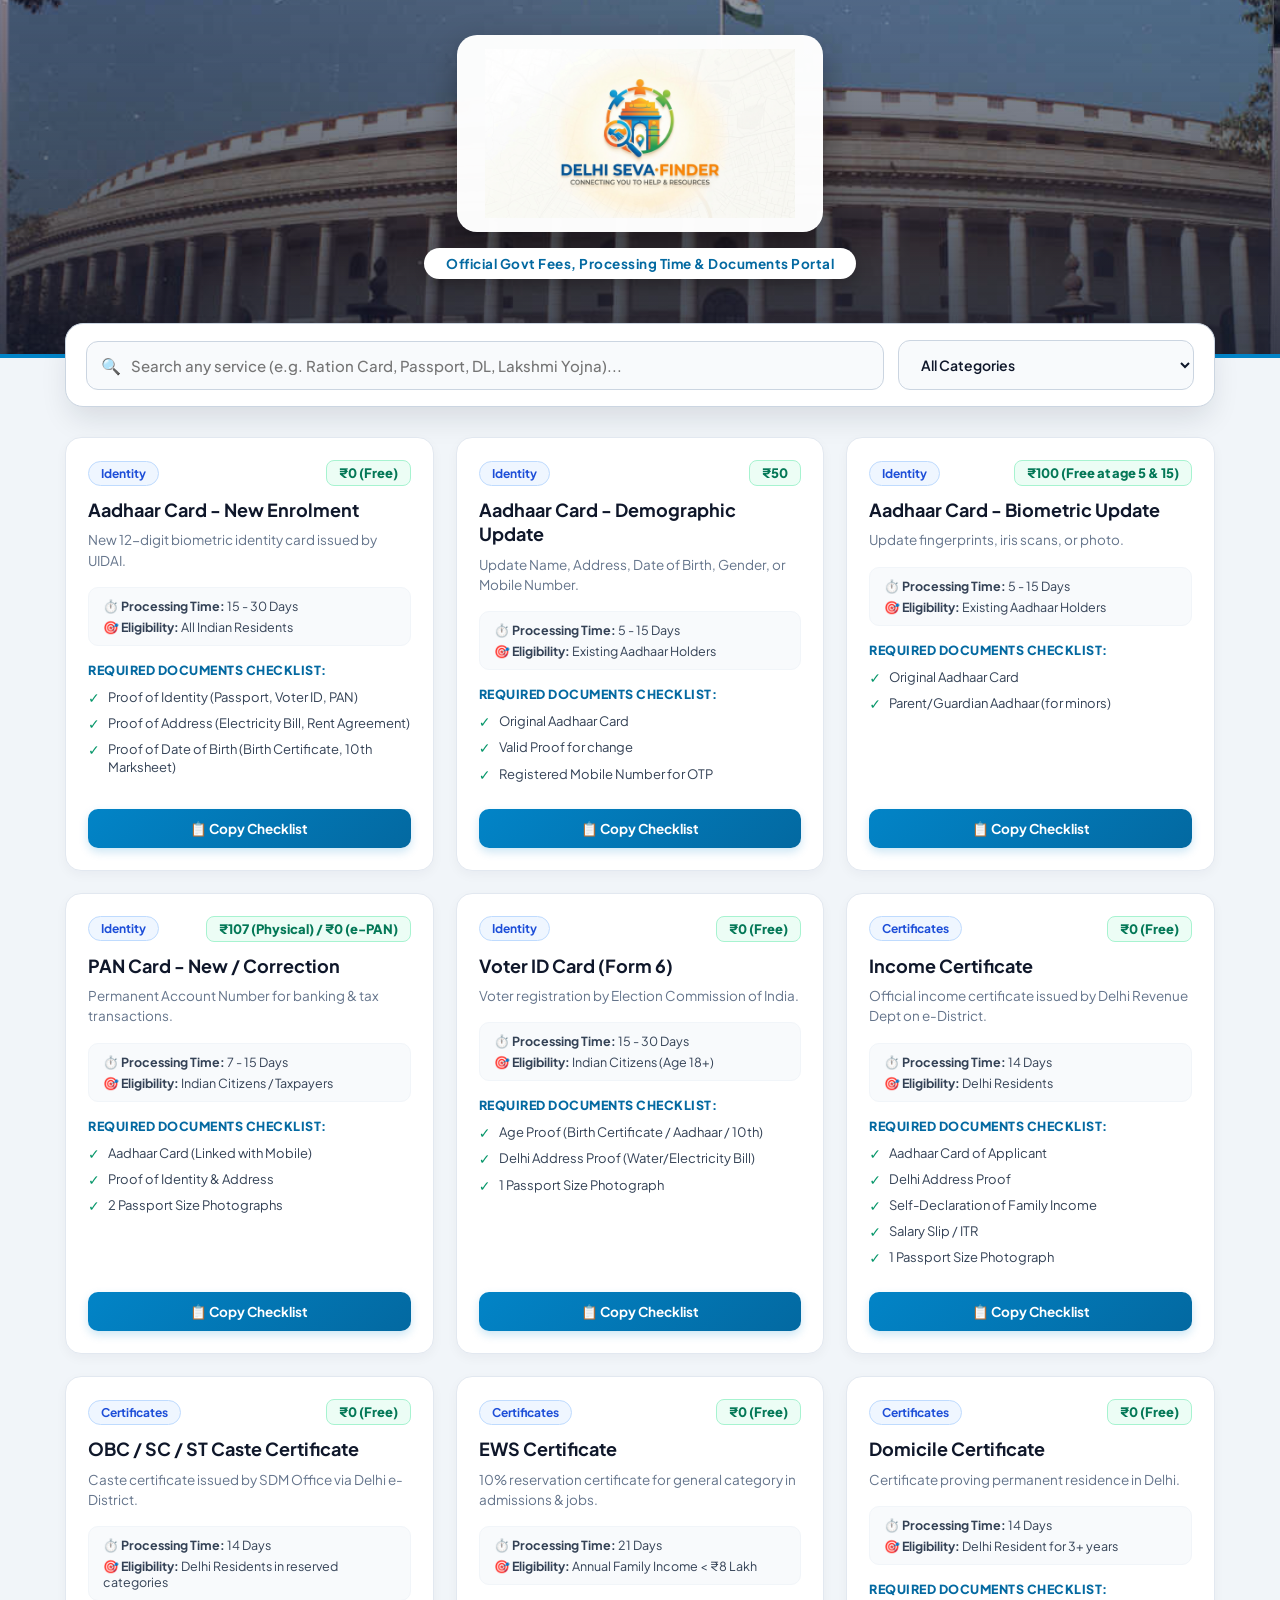
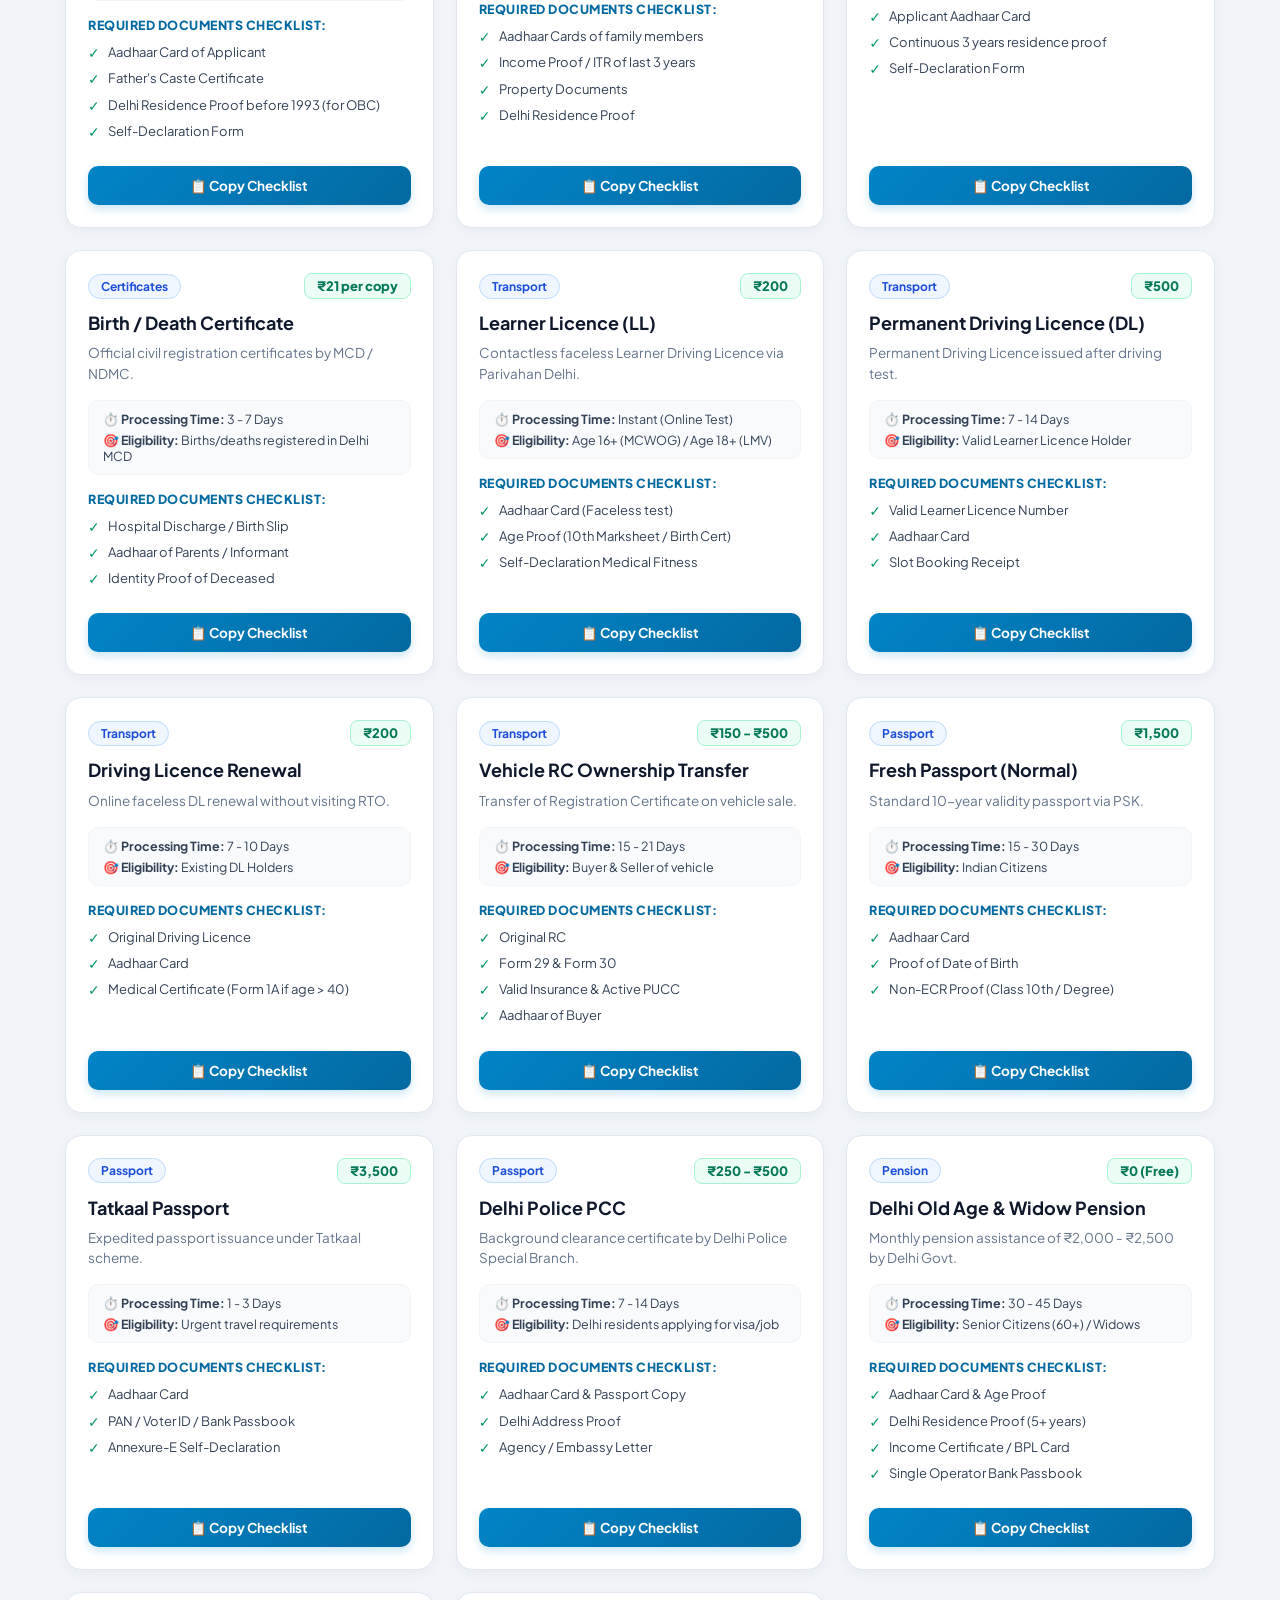
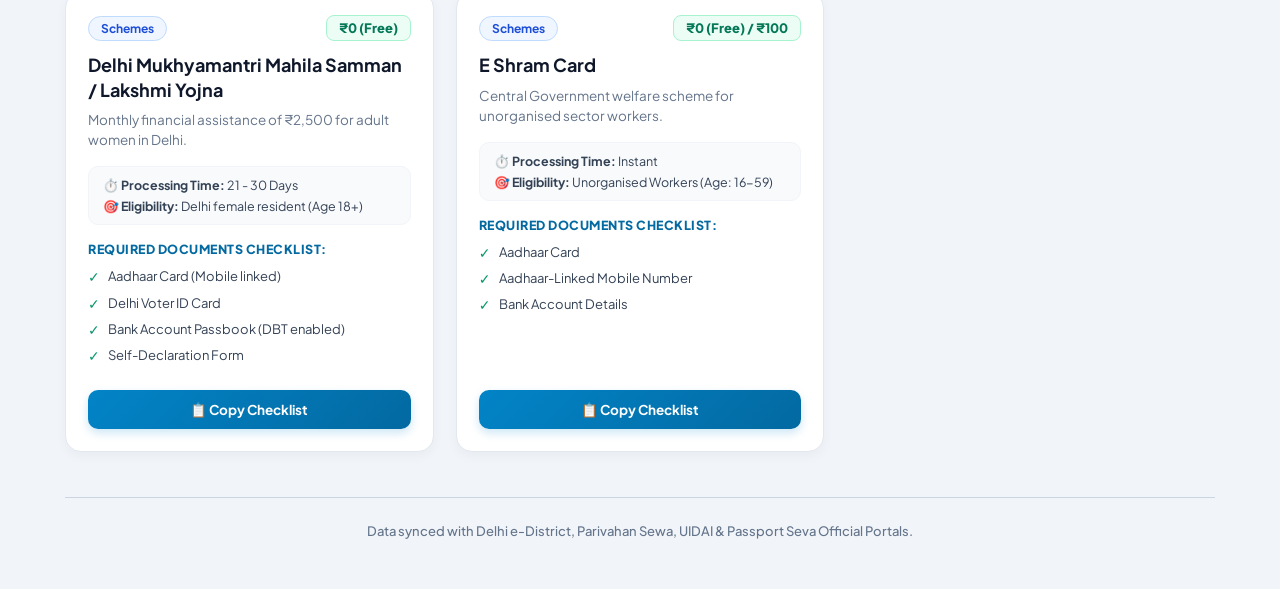
==== commit 19447f32: "Update index.html" ====
--- a/index.html
+++ b/index.html
@@ -14,50 +14,49 @@
     * { box-sizing: border-box; margin: 0; padding: 0; font-family: 'Plus Jakarta Sans', system-ui, -apple-system, sans-serif; }
     
     body { 
-      background-color: #f8fafc;
+      background-color: #f1f5f9;
       color: #0f172a;
       min-height: 100vh;
     }
 
-    /* Top Parliament Landscape Hero Header */
+    /* Custom Uploaded Parliament Landscape Banner */
     .hero-banner {
-      background: linear-gradient(180deg, rgba(15, 23, 42, 0.45) 0%, rgba(15, 23, 42, 0.75) 100%), 
-                  url('https://images.unsplash.com/photo-1597040663342-45b6af3d91a3?auto=format&fit=crop&w=2000&q=85') no-repeat center 35%;
+      width: 100%;
+      background: linear-gradient(180deg, rgba(15, 23, 42, 0.45) 0%, rgba(15, 23, 42, 0.8) 100%), 
+                  url('parliament.jpg') no-repeat center 30%;
       background-size: cover;
-      padding: 40px 15px 70px 15px;
+      padding: 35px 15px 75px 15px;
       text-align: center;
       position: relative;
-      border-bottom: 3px solid #0284c7;
+      border-bottom: 4px solid #0284c7;
     }
 
     .brand-logo-card {
-      background: rgba(255, 255, 255, 0.96);
-      backdrop-filter: blur(10px);
+      background: rgba(255, 255, 255, 0.98);
       padding: 14px 28px;
-      border-radius: 24px;
-      box-shadow: 0 12px 30px rgba(0, 0, 0, 0.25);
-      border: 1px solid rgba(255, 255, 255, 0.8);
+      border-radius: 20px;
+      box-shadow: 0 15px 35px rgba(0, 0, 0, 0.35);
       margin-bottom: 12px;
       display: inline-block;
     }
 
     .brand-logo {
       width: 100%;
-      max-width: 320px;
+      max-width: 310px;
       height: auto;
       display: block;
     }
 
     .header-tagline {
       display: inline-block;
-      background: rgba(255, 255, 255, 0.95);
+      background: #ffffff;
       color: #0369a1;
       font-size: 13.5px;
       font-weight: 700;
       letter-spacing: 0.5px;
-      padding: 7px 20px;
+      padding: 7px 22px;
       border-radius: 30px;
-      box-shadow: 0 4px 12px rgba(0, 0, 0, 0.15);
+      box-shadow: 0 6px 16px rgba(0, 0, 0, 0.25);
     }
 
     .container { 
@@ -68,14 +67,13 @@
       z-index: 10;
     }
 
-    /* Controls Bar Overlay */
     .controls-wrapper {
       background: #ffffff;
-      border: 1.5px solid #e2e8f0;
+      border: 1.5px solid #cbd5e1;
       border-radius: 18px;
       padding: 16px 20px;
       margin-bottom: 30px;
-      box-shadow: 0 15px 35px -5px rgba(15, 23, 42, 0.12);
+      box-shadow: 0 15px 30px -5px rgba(15, 23, 42, 0.12);
       display: flex;
       flex-wrap: wrap;
       gap: 14px;
@@ -134,7 +132,6 @@
       background: #fff;
     }
 
-    /* Cards Grid */
     .grid { display: grid; grid-template-columns: repeat(auto-fill, minmax(340px, 1fr)); gap: 22px; }
     
     .card { 
@@ -146,13 +143,12 @@
       flex-direction: column; 
       justify-content: space-between; 
       box-shadow: 0 4px 12px rgba(15, 23, 42, 0.04);
-      transition: transform 0.2s ease, box-shadow 0.2s ease, border-color 0.2s ease;
+      transition: transform 0.2s ease, box-shadow 0.2s ease;
     }
 
     .card:hover { 
       transform: translateY(-4px); 
       box-shadow: 0 16px 30px -8px rgba(15, 23, 42, 0.1); 
-      border-color: #38bdf8;
     }
     
     .card-top { display: flex; justify-content: space-between; align-items: center; margin-bottom: 12px; }
@@ -239,8 +235,6 @@
       box-shadow: 0 4px 10px rgba(2, 132, 199, 0.2);
     }
 
-    .copy-btn:hover { opacity: 0.92; }
-
     footer { 
       text-align: center; 
       margin-top: 45px; 
@@ -254,7 +248,7 @@
 </head>
 <body>
 
-  <!-- Full Parliament Landscape Header Section -->
+  <!-- Uploaded Parliament Landscape Banner -->
   <header class="hero-banner">
     <div class="brand-logo-card">
       <img src="logo.png" alt="Delhi Seva Finder Logo" class="brand-logo">
